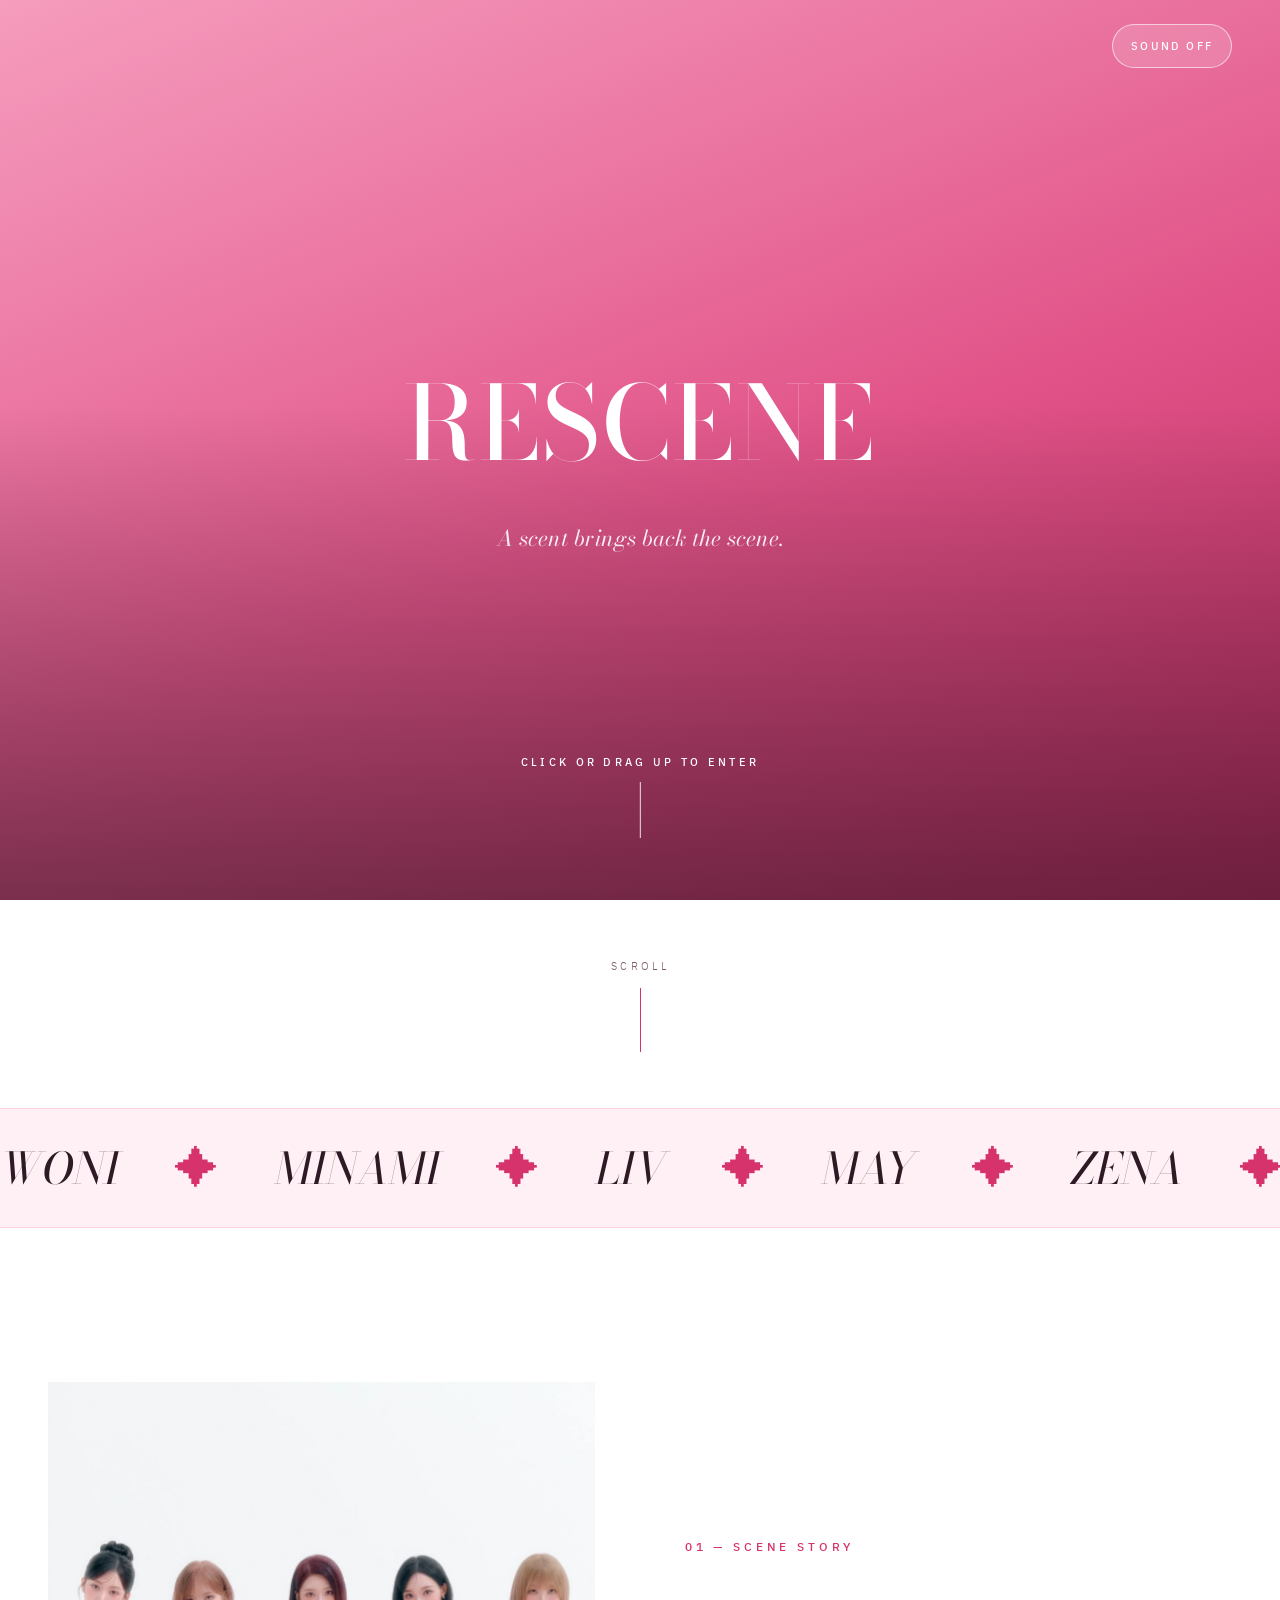
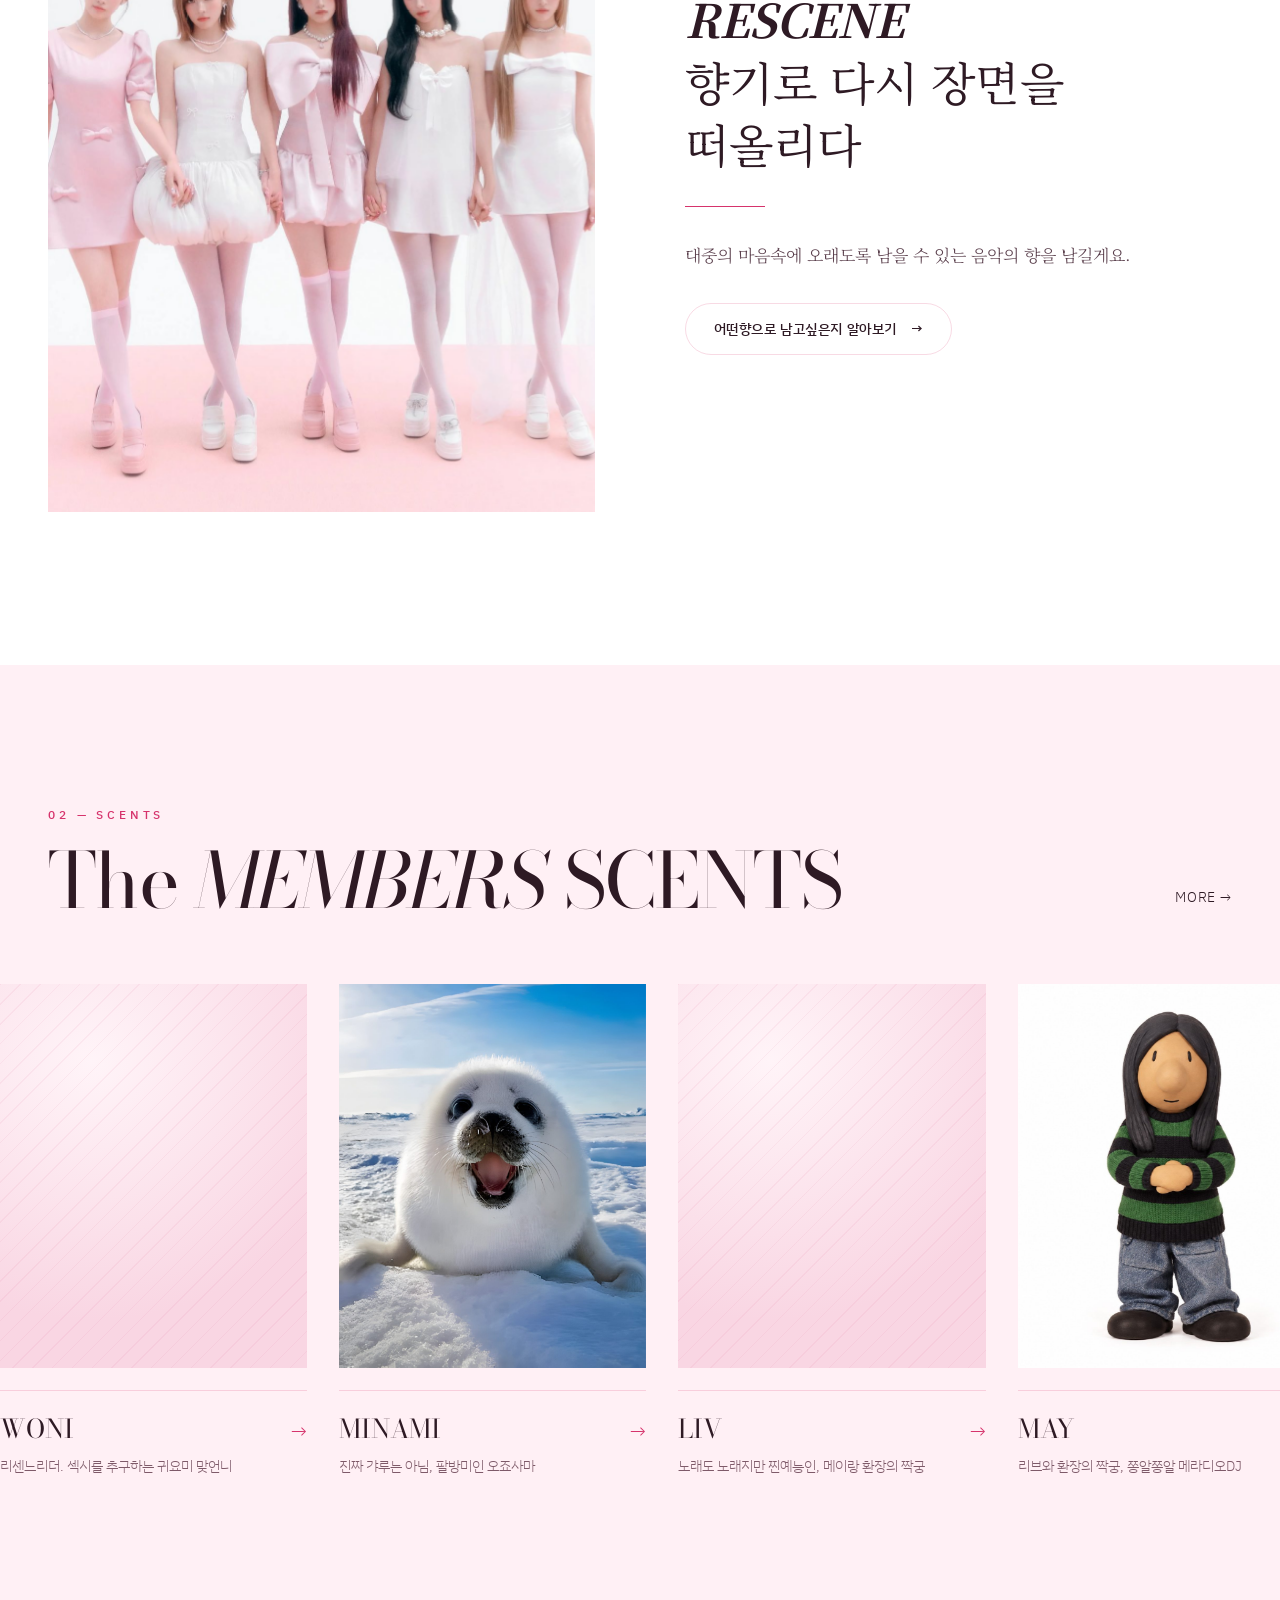
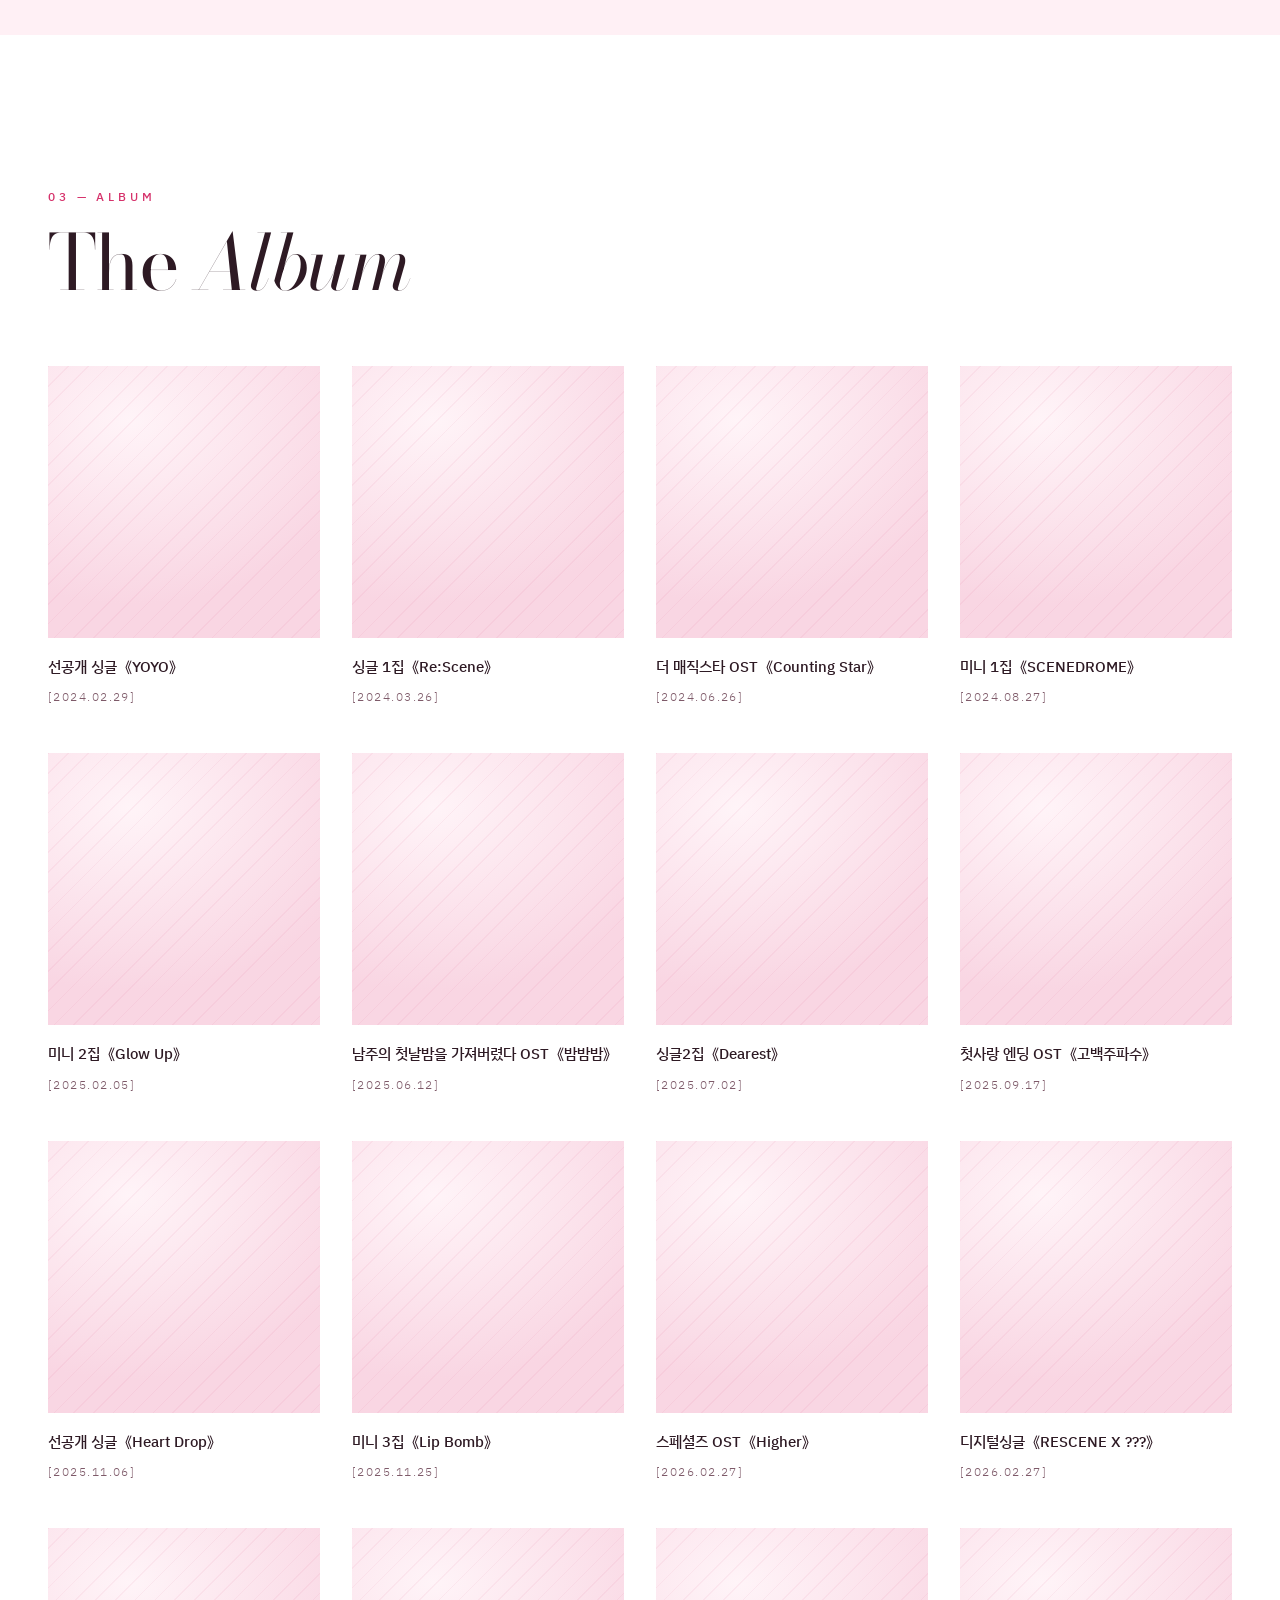
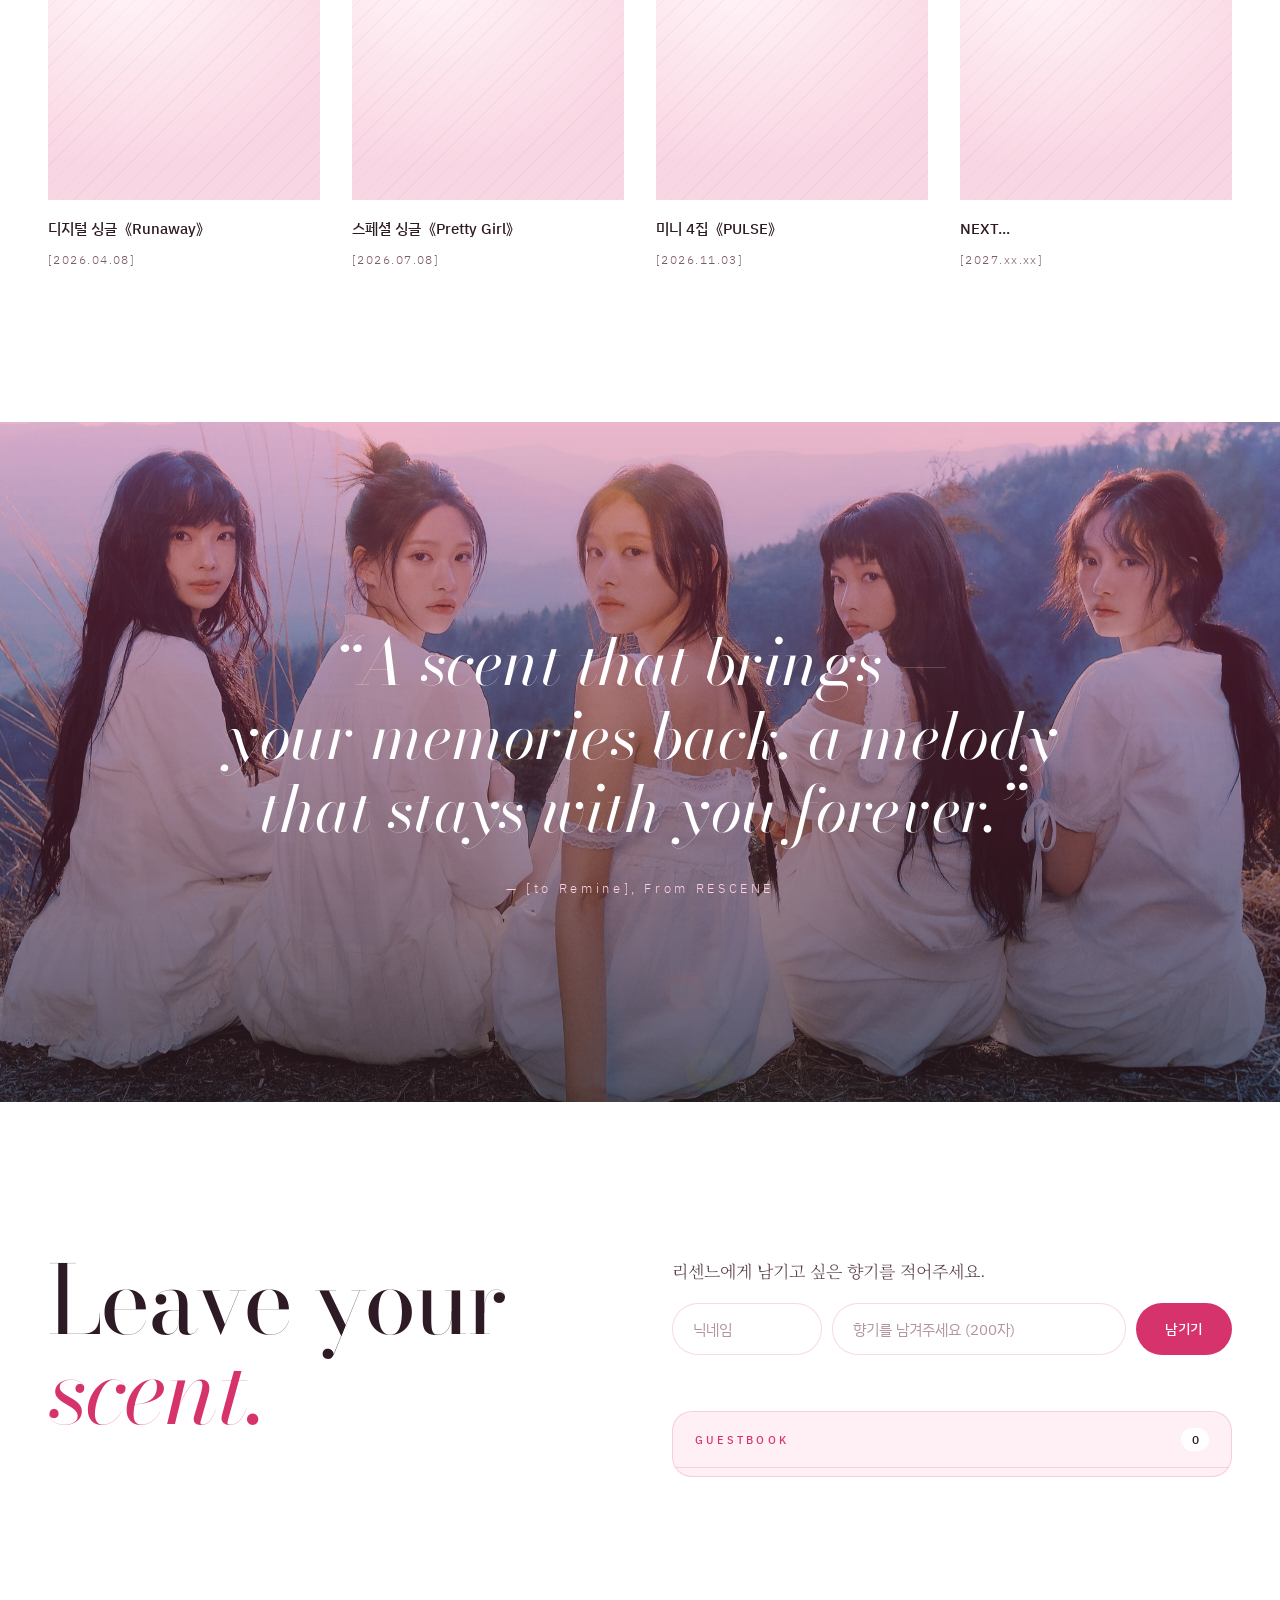
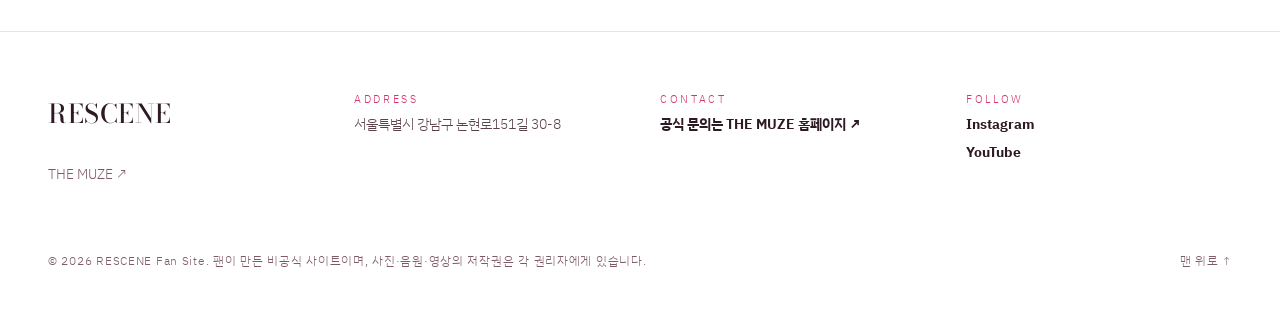
==== index.html @ f09e6983 "사이트 정리: 이미지 최적화, 비공식 팬 사이트 표기, 공유 미리보기 설정 - 이미지를 화면 표시 크기에 맞게 줄이고 재압축 (58.8MB -> 6.0MB) - 첫 화면 밖 이미지" ====
<!doctype html>
<html lang="ko">
<head>
  <meta charset="utf-8">
  <meta name="viewport" content="width=device-width, initial-scale=1">
  <title>RESCENE — A scent brings back the scene.</title>
  <meta name="description" content="향기로 다시 장면을 떠올리다. 리센느(RESCENE)의 멤버, 앨범, 뮤직비디오를 한곳에서 만나는 비공식 팬 사이트.">

  <!-- 링크 공유 미리보기 (카카오톡·X·인스타그램 DM 등) -->
  <meta property="og:type" content="website">
  <meta property="og:site_name" content="RESCENE">
  <meta property="og:title" content="RESCENE — A scent brings back the scene.">
  <meta property="og:description" content="향기로 다시 장면을 떠올리다. 리센느(RESCENE)의 멤버, 앨범, 뮤직비디오를 한곳에서 만나는 비공식 팬 사이트.">
  <meta property="og:url" content="https://mehwa0677.github.io/rescene/">
  <meta property="og:image" content="https://mehwa0677.github.io/rescene/images/og-image.jpg">
  <meta property="og:image:width" content="1200">
  <meta property="og:image:height" content="630">
  <meta name="twitter:card" content="summary_large_image">

  <link rel="preconnect" href="https://fonts.googleapis.com">
  <link rel="preconnect" href="https://fonts.gstatic.com" crossorigin>
  <link rel="stylesheet" href="https://fonts.googleapis.com/css2?family=Bodoni+Moda:ital,opsz,wght@0,6..96,400;0,6..96,500;0,6..96,700;1,6..96,400;1,6..96,700&family=Noto+Serif+KR:wght@300;400;500;700&family=IBM+Plex+Sans+KR:wght@300;400;500;700&display=swap">
  <link rel="stylesheet" href="css/style.css?v=18">
  <!-- 대문: 사이트에 처음 들어올 때 + 새로고침할 때마다 표시
       (멤버·소개 페이지에서 메인으로 돌아올 때는 건너뜀) -->
  <script>
    (function () {
      var show = true;
      try {
        var nav = performance.getEntriesByType('navigation')[0];
        var isReload = nav && nav.type === 'reload';
        var fromSite = document.referrer && new URL(document.referrer).origin === location.origin;
        show = isReload || !fromSite;
      } catch (e) {}
      if (show) document.documentElement.classList.add('intro-active');
    })();
  </script>
</head>
<body>

  <!-- ============ INTRO (대문) ============ -->
  <!-- 동영상: images/intro.mp4 / 동영상 로딩 전 보일 이미지: images/intro-poster.jpg -->
  <div class="intro" id="intro" aria-label="인트로">
    <video class="intro-video" id="introVideo" src="images/intro.mp4" poster="images/intro-poster.jpg" autoplay muted loop playsinline preload="auto"></video>
    <div class="intro-shade"></div>

    <div class="intro-center">
      <span class="logo intro-logo">
        <img class="logo-img" src="images/logo.png" alt="RESCENE">
        <span class="logo-text en">RESCENE</span>
      </span>
      <p class="intro-tag en">A scent brings back the scene.</p>
    </div>

    <button class="intro-sound" id="introSound" type="button" aria-pressed="false">SOUND OFF</button>

    <button class="intro-enter" id="introEnter" type="button">
      <span class="intro-enter-text">CLICK OR DRAG UP TO ENTER</span>
      <span class="intro-enter-line" aria-hidden="true"></span>
    </button>
  </div>

  <!-- ============ NAV ============ -->
  <header class="header">
    <nav class="nav container">
      <a href="#top" class="logo" aria-label="RESCENE 홈">
        <img class="logo-img" src="images/logo.png" alt="RESCENE">
        <span class="logo-text en">RESCENE</span>
      </a>

      <button class="menu-toggle" type="button" aria-label="메뉴 열기" aria-expanded="false" aria-controls="menu">
        <span></span><span></span>
      </button>

      <div class="menu" id="menu">
        <a class="navlink" href="#story">WHO</a>
        <a class="navlink" href="#collection">SCENTS</a>
        <a class="navlink" href="#craft">ALBUM</a>
        <a class="navlink" href="#contact">OFFICIAL</a>
        <div class="nav-dropdown">
          <button class="navlink nav-goods" type="button" aria-haspopup="true" aria-expanded="false">
            <svg class="nav-icon" viewBox="0 0 24 24" aria-hidden="true"><path d="M5 8h14l-1.2 12H6.2z"/><path d="M9 8V6.5a3 3 0 0 1 6 0V8"/></svg>
            GOODS
          </button>
          <div class="nav-submenu">
            <a class="nav-subitem" href="https://helloiamwoni.com/index.html" target="_blank" rel="noopener">안원잘부</a>
            <a class="nav-subitem" href="https://www.withmuu.com/" target="_blank" rel="noopener">위드뮤</a>
          </div>
        </div>
        <a href="https://themuze.kr/" class="btn btn-ghost btn-sm" target="_blank" rel="noopener">더뮤즈</a>
      </div>
    </nav>
  </header>

  <main>
    <!-- ============ HERO ============ -->
    <section id="top" class="hero container">
      <div class="hero-text">
        <p class="eyebrow fade">Since [24.03.26] — [THE MUZE]</p>
        <h1 class="hero-title en">
          <span class="line"><span>A Scent,</span></span>
          <span class="line"><span><em>brings</em> back</span></span>
          <span class="line"><span>the scene.</span></span>
        </h1>
        <p class="hero-lead kr fade">[RE:SCENE]는<br>[향기로 다시 장면을 떠올린다]의 의미를 가집니다. </p>
        <div class="btn-row fade-2">
          <a href="#collection" class="btn btn-solid">SCENES <span aria-hidden="true">→</span></a>
          <a href="#story" class="btn btn-ghost">Story of Rescene</a>
        </div>
      </div>

      <div class="hero-visual">
        <div class="ph hero-img" data-label="Hero Image · 4:5">
          <img class="ph-media" src="images/hero.jpg" alt="[히어로 이미지 설명]">
        </div>
        <div class="badge" aria-hidden="true">
          <svg class="badge-spin" viewBox="0 0 132 132">
            <defs><path id="circ" d="M66,66 m-50,0 a50,50 0 1,1 100,0 a50,50 0 1,1 -100,0"></path></defs>
            <text><textPath href="#circ"> RESCENE · SINCE 2024.03.26 · REMINE · </textPath></text>
          </svg>
          <svg class="badge-plus" width="22" height="22" viewBox="0 0 24 24" fill="none" stroke="currentColor" stroke-width="1.4"><path d="M12 3v18M3 12h18"></path></svg>
        </div>
      </div>
    </section>

    <div class="scroll-hint" aria-hidden="true">
      <span>SCROLL</span>
      <span class="scroll-line"></span>
    </div>

    <!-- ============ MARQUEE ============ -->
    <div class="marquee" aria-hidden="true">
      <div class="marquee-track en">
        <span>WONI</span><i>✦</i>
        <span>MINAMI</span><i>✦</i>
        <span>LIV</span><i>✦</i>
        <span>MAY</span><i>✦</i>
        <span>ZENA</span><i>✦</i>
        <span>RESCENE</span><i>✦</i>
        <span>Made by MEHWA</span><i>✦</i>
        <span>THE MUZE</span><i>✦</i>
      </div>
    </div>

    <!-- ============ STORY ============ -->
    <section id="story" class="story container">
      <div class="ph reveal-img parallax" data-label="Story Image · 3:4">
        <img class="ph-media" src="images/story.jpg" loading="lazy" decoding="async" alt="[스토리 이미지 설명]">
      </div>
      <div class="stack">
        <p class="eyebrow reveal">01 — SCENE STORY</p>
        <h2 class="h2-kr kr reveal"><strong><em>RESCENE</em></strong><br>향기로 다시 장면을 떠올리다</h2>
        <span class="rule reveal-line"></span>
        <p class="body-kr kr reveal">대중의 마음속에 오래도록 남을 수 있는 음악의 향을 남길게요.</p>
        <a href="about.html" class="btn btn-ghost reveal self-start"> 어떤향으로 남고싶은지 알아보기 <span aria-hidden="true">→</span></a>
      </div>
    </section>

    <!-- ============ COLLECTION ============ -->
    <section id="collection" class="collection">
      <div class="container stack-lg">
        <div class="section-head">
          <div class="stack-sm">
            <p class="eyebrow reveal">02 — SCENTS</p>
            <h2 class="h2-en en reveal">The <em>MEMBERS</em> SCENTS</h2>
          </div>
          <a href="#contact" class="navlink reveal"> MORE →</a>
        </div>

      </div>

      <!-- 사진이 왼쪽으로 계속 흐릅니다. 두 번째 묶음은 끊김 없는 반복용 복사본이니 똑같이 맞춰주세요 -->
      <div class="card-marquee reveal">
        <div class="card-track">
            <a href="member.html?id=woni" class="card">
              <div class="ph" data-label="Member 01 · 4:5">
                <img class="ph-media" src="images/member-01.jpg" loading="lazy" decoding="async" alt="WONI 사진">
              </div>
              <div class="card-meta">
                <div>
                  <span class="card-name en">WONI</span>
                  <span class="card-desc">리센느리더. 섹시를 추구하는 귀요미 맞언니</span>
                </div>
                <span class="arrow" aria-hidden="true">→</span>
              </div>
            </a>
            <a href="member.html?id=minami" class="card">
              <div class="ph" data-label="Member 02 · 4:5">
                <img class="ph-media" src="images/member-02.jpg" loading="lazy" decoding="async" alt="MINAMI 사진">
              </div>
              <div class="card-meta">
                <div>
                  <span class="card-name en">MINAMI</span>
                  <span class="card-desc">진짜 갸루는 아님, 팔방미인 오죠사마</span>
                </div>
                <span class="arrow" aria-hidden="true">→</span>
              </div>
            </a>
            <a href="member.html?id=liv" class="card">
              <div class="ph" data-label="Member 03 · 4:5">
                <img class="ph-media" src="images/member-03.jpg" loading="lazy" decoding="async" alt="LIV 사진">
              </div>
              <div class="card-meta">
                <div>
                  <span class="card-name en">LIV</span>
                  <span class="card-desc">노래도 노래지만 찐예능인, 메이랑 환장의 짝궁</span>
                </div>
                <span class="arrow" aria-hidden="true">→</span>
              </div>
            </a>
            <a href="member.html?id=may" class="card">
              <div class="ph" data-label="Member 04 · 4:5">
                <img class="ph-media" src="images/member-04.jpg" loading="lazy" decoding="async" alt="MAY 사진">
              </div>
              <div class="card-meta">
                <div>
                  <span class="card-name en">MAY</span>
                  <span class="card-desc">리브와 환장의 짝궁, 쫑알쫑알 메라디오DJ</span>
                </div>
                <span class="arrow" aria-hidden="true">→</span>
              </div>
            </a>
            <a href="member.html?id=zena" class="card">
              <div class="ph" data-label="Member 05 · 4:5">
                <img class="ph-media" src="images/member-05.jpg" loading="lazy" decoding="async" alt="ZENA 사진">
              </div>
              <div class="card-meta">
                <div>
                  <span class="card-name en">ZENA</span>
                  <span class="card-desc">하루 한번 세상이 무너지는, 으른이고 싶은, 까엉TV의 DJ</span>
                </div>
                <span class="arrow" aria-hidden="true">→</span>
              </div>
            </a>
            <!-- ↓ 반복용 복사본 (위와 동일하게 유지) -->
            <a href="member.html?id=woni" class="card" aria-hidden="true" tabindex="-1">
              <div class="ph" data-label="Member 01 · 4:5">
                <img class="ph-media" src="images/member-01.jpg" loading="lazy" decoding="async" alt="">
              </div>
              <div class="card-meta">
                <div>
                  <span class="card-name en">WONI</span>
                  <span class="card-desc">리센느리더. 섹시를 추구하는 귀요미 맞언니</span>
                </div>
                <span class="arrow" aria-hidden="true">→</span>
              </div>
            </a>
            <a href="member.html?id=minami" class="card" aria-hidden="true" tabindex="-1">
              <div class="ph" data-label="Member 02 · 4:5">
                <img class="ph-media" src="images/member-02.jpg" loading="lazy" decoding="async" alt="">
              </div>
              <div class="card-meta">
                <div>
                  <span class="card-name en">MINAMI</span>
                  <span class="card-desc">진짜 갸루는 아님, 팔방미인 오죠사마</span>
                </div>
                <span class="arrow" aria-hidden="true">→</span>
              </div>
            </a>
            <a href="member.html?id=liv" class="card" aria-hidden="true" tabindex="-1">
              <div class="ph" data-label="Member 03 · 4:5">
                <img class="ph-media" src="images/member-03.jpg" loading="lazy" decoding="async" alt="">
              </div>
              <div class="card-meta">
                <div>
                  <span class="card-name en">LIV</span>
                  <span class="card-desc">메이랑 환장의 짝궁, 바보아님</span>
                </div>
                <span class="arrow" aria-hidden="true">→</span>
              </div>
            </a>
            <a href="member.html?id=may" class="card" aria-hidden="true" tabindex="-1">
              <div class="ph" data-label="Member 04 · 4:5">
                <img class="ph-media" src="images/member-04.jpg" loading="lazy" decoding="async" alt="">
              </div>
              <div class="card-meta">
                <div>
                  <span class="card-name en">MAY</span>
                  <span class="card-desc">리브와 환장의 짝궁, 쫑알쫑알 메라디오DJ</span>
                </div>
                <span class="arrow" aria-hidden="true">→</span>
              </div>
            </a>
            <a href="member.html?id=zena" class="card" aria-hidden="true" tabindex="-1">
              <div class="ph" data-label="Member 05 · 4:5">
                <img class="ph-media" src="images/member-05.jpg" loading="lazy" decoding="async" alt="">
              </div>
              <div class="card-meta">
                <div>
                  <span class="card-name en">ZENA</span>
                  <span class="card-desc">하루 한번 세상이 무너지는, 으른이고 싶은, 까엉TV의 DJ</span>
                </div>
                <span class="arrow" aria-hidden="true">→</span>
              </div>
            </a>
        </div>
      </div>
    </section>

    <!-- ============ ALBUM ============ -->
    <section id="craft" class="craft container stack-lg">
      <div class="section-head">
        <div class="stack-sm">
          <p class="eyebrow reveal">03 — ALBUM</p>
          <h2 class="h2-en en reveal">The <em>Album</em></h2>
        </div>
      </div>
      <div class="albums">
        <article class="album reveal">
          <div class="ph album-cover" data-label="Album 01 · 1:1">
            <img class="ph-media" src="images/album-01.jpg" loading="lazy" decoding="async" alt="[앨범 1 커버]">
          </div>
          <h3 class="album-title en">선공개 싱글《YOYO》</h3>
          <p class="album-date">[2024.02.29]</p>
        </article>
        <article class="album reveal">
          <div class="ph album-cover" data-label="Album 02 · 1:1">
            <img class="ph-media" src="images/album-02.jpg" loading="lazy" decoding="async" alt="[앨범 2 커버]">
          </div>
          <h3 class="album-title en">싱글 1집《Re:Scene》</h3>
          <p class="album-date">[2024.03.26]</p>
        </article>
        <article class="album reveal">
          <div class="ph album-cover" data-label="Album 03 · 1:1">
            <img class="ph-media" src="images/album-03.jpg" loading="lazy" decoding="async" alt="[앨범 3 커버]">
          </div>
          <h3 class="album-title en">더 매직스타 OST《Counting Star》</h3>
          <p class="album-date">[2024.06.26]</p>
        </article>
        <article class="album reveal">
          <div class="ph album-cover" data-label="Album 04 · 1:1">
            <img class="ph-media" src="images/album-04.jpg" loading="lazy" decoding="async" alt="[앨범 4 커버]">
          </div>
          <h3 class="album-title en">미니 1집《SCENEDROME》</h3>
          <p class="album-date">[2024.08.27]</p>
        </article>
        <article class="album reveal">
          <div class="ph album-cover" data-label="Album 05 · 1:1">
            <img class="ph-media" src="images/album-05.jpg" loading="lazy" decoding="async" alt="[앨범 5 커버]">
          </div>
          <h3 class="album-title en">미니 2집《Glow Up》</h3>
          <p class="album-date">[2025.02.05]</p>
        </article>
        <article class="album reveal">
          <div class="ph album-cover" data-label="Album 06 · 1:1">
            <img class="ph-media" src="images/album-06.jpg" loading="lazy" decoding="async" alt="[앨범 6 커버]">
          </div>
          <h3 class="album-title en">남주의 첫날밤을 가져버렸다 OST《밤밤밤》</h3>
          <p class="album-date">[2025.06.12]</p>
        </article>
        <article class="album reveal">
          <div class="ph album-cover" data-label="Album 07 · 1:1">
            <img class="ph-media" src="images/album-07.jpg" loading="lazy" decoding="async" alt="[앨범 7 커버]">
          </div>
          <h3 class="album-title en">싱글2집《Dearest》</h3>
          <p class="album-date">[2025.07.02]</p>
        </article>
        <article class="album reveal">
          <div class="ph album-cover" data-label="Album 08 · 1:1">
            <img class="ph-media" src="images/album-08.jpg" loading="lazy" decoding="async" alt="[앨범 8 커버]">
          </div>
          <h3 class="album-title en">첫사랑 엔딩 OST《고백주파수》</h3>
          <p class="album-date">[2025.09.17]</p>
        </article>
        <article class="album reveal">
          <div class="ph album-cover" data-label="Album 09 · 1:1">
            <img class="ph-media" src="images/album-09.jpg" loading="lazy" decoding="async" alt="[앨범 9 커버]">
          </div>
          <h3 class="album-title en">선공개 싱글《Heart Drop》</h3>
          <p class="album-date">[2025.11.06]</p>
        </article>
        <article class="album reveal">
          <div class="ph album-cover" data-label="Album 10 · 1:1">
            <img class="ph-media" src="images/album-10.jpg" loading="lazy" decoding="async" alt="[앨범 10 커버]">
          </div>
          <h3 class="album-title en">미니 3집《Lip Bomb》</h3>
          <p class="album-date">[2025.11.25]</p>
        </article>
        <article class="album reveal">
          <div class="ph album-cover" data-label="Album 11 · 1:1">
            <img class="ph-media" src="images/album-11.jpg" loading="lazy" decoding="async" alt="[앨범 11 커버]">
          </div>
          <h3 class="album-title en">스페셜즈 OST《Higher》</h3>
          <p class="album-date">[2026.02.27]</p>
        </article>
        <article class="album reveal">
          <div class="ph album-cover" data-label="Album 12 · 1:1">
            <img class="ph-media" src="images/album-12.jpg" loading="lazy" decoding="async" alt="[앨범 12 커버]">
          </div>
          <h3 class="album-title en">디지털싱글《RESCENE X ???》</h3>
          <p class="album-date">[2026.02.27]</p>
        </article>
        <article class="album reveal">
          <div class="ph album-cover" data-label="Album 13 · 1:1">
            <img class="ph-media" src="images/album-13.jpg" loading="lazy" decoding="async" alt="[앨범 13 커버]">
          </div>
          <h3 class="album-title en">디지털 싱글《Runaway》</h3>
          <p class="album-date">[2026.04.08]</p>
        </article>
        <article class="album reveal">
          <div class="ph album-cover" data-label="Album 14 · 1:1">
            <img class="ph-media" src="images/album-14.jpg" loading="lazy" decoding="async" alt="[앨범 14 커버]">
          </div>
          <h3 class="album-title en">스페셜 싱글《Pretty Girl》</h3>
          <p class="album-date">[2026.07.08]</p>
        </article>
        <article class="album reveal">
          <div class="ph album-cover" data-label="Album 15 · 1:1">
            <img class="ph-media" src="images/album-15.jpg" loading="lazy" decoding="async" alt="[앨범 15 커버]">
          </div>
          <h3 class="album-title en">미니 4집《PULSE》</h3>
          <p class="album-date">[2026.11.03]</p>
        </article>
        <article class="album reveal">
          <div class="ph album-cover" data-label="Album 16 · 1:1">
            <img class="ph-media" src="images/album-16.jpg" loading="lazy" decoding="async" alt="[앨범 16 커버]">
          </div>
          <h3 class="album-title en">NEXT...</h3>
          <p class="album-date">[2027.xx.xx]</p>
        </article>
      
      </div>
    </section>

    <!-- ============ QUOTE ============ -->
    <section class="quote ph parallax" data-label="Full-bleed Image · 16:9">
      <img class="ph-media" src="images/quote-bg.jpg" loading="lazy" decoding="async" alt="">
      <div class="quote-shade"></div>
      <blockquote class="reveal">
        <p class="en">“A scent that brings —<br>your memories back, a melody that stays with you forever.”</p>
        <cite>— [to Remine], From RESCENE</cite>
      </blockquote>
    </section>

    <!-- ============ CONTACT ============ -->
    <section id="contact" class="contact container">
      <h2 class="contact-title en reveal">Leave your<br><em>scent.</em></h2>
      <!-- ============ GUESTBOOK (방명록) — js/guestbook.js ============ -->
      <div class="gb reveal">
        <form class="gb-form" id="gbForm" novalidate>
          <p class="body-kr kr">리센느에게 남기고 싶은 향기를 적어주세요.</p>
          <div class="gb-row">
            <label class="sr-only" for="gbName">닉네임</label>
            <input class="gb-name" id="gbName" name="name" type="text" maxlength="12" placeholder="닉네임" autocomplete="nickname" required>
            <label class="sr-only" for="gbMsg">메시지</label>
            <input class="gb-msg" id="gbMsg" name="msg" type="text" maxlength="200" placeholder="향기를 남겨주세요 (200자)" required>
            <button type="submit" class="btn btn-solid gb-submit">남기기</button>
          </div>
          <p class="gb-note" id="gbNote" role="status"></p>
        </form>

        <div class="gb-board">
          <div class="gb-head">
            <span class="gb-head-title">GUESTBOOK</span>
            <span class="gb-count" id="gbCount">0</span>
          </div>
          <ul class="gb-list" id="gbList" aria-live="polite"></ul>
        </div>
      </div>
    </section>
  </main>

  <!-- ============ FOOTER ============ -->
  <footer class="footer">
    <div class="container stack-lg">
      <div class="footer-grid">
        <div class="stack-sm">
          <span class="logo">
            <img class="logo-img" src="images/logo.png" alt="RESCENE">
            <span class="logo-text en">RESCENE</span>
          </span>
          <a class="footer-brand" href="https://themuze.kr/" target="_blank" rel="noopener">THE MUZE ↗</a>
        </div>
        <div class="footer-col">
          <span class="footer-label">ADDRESS</span>
          <span>서울특별시 강남구 논현로151길 30-8</span>
        </div>
        <div class="footer-col">
          <span class="footer-label">CONTACT</span>
          <a href="https://themuze.kr/" target="_blank" rel="noopener">공식 문의는 THE MUZE 홈페이지 ↗</a>
        </div>
        <div class="footer-col">
          <span class="footer-label">FOLLOW</span>
          <a href="https://www.instagram.com/rescene_official" target="_blank" rel="noopener">Instagram</a>
          <a href="https://www.youtube.com/@rescene_official" target="_blank" rel="noopener">YouTube</a>
        </div>
      </div>
      <div class="footer-bottom">
        <span>© <span id="year"></span> RESCENE Fan Site. 팬이 만든 비공식 사이트이며, 사진·음원·영상의 저작권은 각 권리자에게 있습니다.</span>
        <a href="#top">맨 위로 ↑</a>
      </div>
    </div>
  </footer>

  <script src="js/main.js?v=13"></script>
  <!-- 앨범 수록곡 · LP 플레이어 -->
  <script src="js/albums.js?v=13"></script>
  <script src="js/player.js?v=12"></script>
  <!-- 방명록 -->
  <script src="js/guestbook.js?v=12"></script>
</body>
</html>
---- css/style.css ----
/* =========================================================
   [BRAND] Landing — style.css
   색상은 :root 변수만 바꾸면 전체에 반영됩니다.
   ========================================================= */
:root {
  /* ---- 핑크 & 화이트 테마 ---- */
  --ground: #FFFFFF;          /* 기본 배경 (흰색) */
  --ground-2: #FFF0F5;        /* 구분 섹션 배경 (연한 핑크) */
  --ink: #2E1A24;             /* 본문 글자 (짙은 자두색) */
  --ink-soft: #5A3F4C;        /* 보조 글자 */
  --muted: #7E5A69;           /* 흐린 글자 */
  --line: rgba(214, 51, 108, .18);   /* 구분선 */
  --accent: #D6336C;          /* 포인트 색상 (핑크) */
  --accent-soft: #FFD3E2;     /* 연한 핑크 (배경·장식용) */
  --placeholder: #FBE3EC;     /* 이미지 자리 배경 */
  --logo-filter: brightness(0);  /* 흰 로고를 어둡게 표시. 로고가 이미 어두운/컬러면 none 으로 */

  --f-en: 'Bodoni Moda', 'Didot', 'Times New Roman', serif;
  --f-kr: 'Noto Serif KR', 'Apple SD Gothic Neo', serif;
  --f-sans: 'IBM Plex Sans KR', system-ui, sans-serif;

  --ease-out: cubic-bezier(.2, .75, .1, 1);
  --ease-io: cubic-bezier(.7, 0, .2, 1);
  --gutter: clamp(20px, 4vw, 48px);
}

*, *::before, *::after { box-sizing: border-box; }
html { scroll-behavior: smooth; scroll-padding-top: 76px; }
body {
  margin: 0;
  background: var(--ground);
  color: var(--ink);
  font-family: var(--f-sans);
  font-weight: 300;
  -webkit-font-smoothing: antialiased;
  overflow-x: hidden;
  padding-top: 76px;          /* 고정 상단바 높이만큼 */
}
img { display: block; max-width: 100%; }
a { color: var(--ink); text-decoration: none; transition: color .3s; }
a:hover { color: var(--accent); }
em { font-style: italic; }

.en { font-family: var(--f-en); }
.kr { font-family: var(--f-kr); word-break: keep-all; }
.muted { color: var(--muted); }

.container { max-width: 1360px; margin: 0 auto; padding-left: var(--gutter); padding-right: var(--gutter); }
.stack { display: flex; flex-direction: column; gap: 32px; }
.stack-sm { display: flex; flex-direction: column; gap: 20px; }
.stack-lg { display: flex; flex-direction: column; gap: 64px; }
.self-start { align-self: flex-start; }
.narrow { max-width: 760px; }

.eyebrow { margin: 0; font-size: 12px; letter-spacing: .32em; text-transform: uppercase; color: var(--accent); font-weight: 500; }
.h2-kr { margin: 0; font-size: clamp(32px, 3.6vw, 52px); line-height: 1.35; font-weight: 400; letter-spacing: -.02em; text-wrap: balance; }
.h2-en { margin: 0; font-size: clamp(44px, 6vw, 88px); line-height: 1; font-weight: 400; letter-spacing: -.02em; }
.body-kr { margin: 0; font-size: 17px; line-height: 1.9; color: var(--ink-soft); max-width: 520px; }

/* ---------- 버튼 ---------- */
.btn {
  display: inline-flex; align-items: center; gap: 14px;
  min-height: 52px; padding: 0 28px; border-radius: 999px;
  font: 500 14px/1 var(--f-sans); letter-spacing: .04em;
  border: 1px solid transparent; cursor: pointer;
  transition: background .4s, color .4s, border-color .4s, gap .4s;
}
.btn:hover { gap: 22px; }
.btn-sm { min-height: 44px; padding: 0 22px; }
.btn-solid { background: var(--accent); color: var(--ground); }
.btn-solid:hover { background: var(--ink); color: var(--ground); }
.btn-ghost { border-color: var(--line); color: var(--ink); }
.btn-ghost:hover { border-color: var(--accent); color: var(--accent); }
.btn-row { display: flex; flex-wrap: wrap; gap: 14px; }

.navlink { position: relative; padding: 14px 0; font-size: 14px; letter-spacing: .06em; }
.navlink::after {
  content: ''; position: absolute; left: 0; right: 0; bottom: 8px; height: 1px;
  background: var(--accent); transform: scaleX(0); transform-origin: right;
  transition: transform .5s var(--ease-io);
}
.navlink:hover::after { transform: scaleX(1); transform-origin: left; }

/* ---------- 헤더 ---------- */
.header {
  position: fixed; top: 0; left: 0; right: 0; z-index: 50;
  background: rgba(255, 255, 255, .82);
  backdrop-filter: blur(14px); -webkit-backdrop-filter: blur(14px);
  border-bottom: 1px solid var(--line);
  transition: transform .5s var(--ease-io);
  animation: fadeIn 1.2s ease .2s both;
}
.nav { min-height: 76px; display: flex; align-items: center; justify-content: space-between; gap: 16px; }
.logo { display: inline-flex; align-items: center; font-size: 26px; letter-spacing: .02em; font-weight: 500; }
.logo-img { height: 32px; width: auto; }           /* 로고 크기는 height 값으로 조절 */
.logo-text { display: none; }
.logo.no-img .logo-text { display: inline; }        /* logo.png가 없으면 글자 로고 표시 */
.menu { display: flex; align-items: center; gap: clamp(16px, 3vw, 40px); }
.menu-toggle { display: none; }

/* ---------- 이미지 자리 (이미지가 없으면 플레이스홀더 표시) ---------- */
.ph { position: relative; overflow: hidden; background: var(--placeholder); }
.ph::before {
  content: ''; position: absolute; inset: 0;
  background:
    repeating-linear-gradient(135deg, rgba(214,51,108,.06) 0 1px, transparent 1px 14px),
    radial-gradient(120% 90% at 30% 20%, #FFF4F8 0%, #F9D6E3 75%);
}
.ph::after {
  content: attr(data-label);
  position: absolute; left: 20px; bottom: 18px;
  font: 500 11px/1 var(--f-sans); letter-spacing: .16em; text-transform: uppercase;
  color: var(--muted);
}
.ph.has-img::after { display: none; }
.ph-media { position: absolute; inset: 0; width: 100%; height: 100%; object-fit: cover; will-change: transform; }

/* ---------- HERO ---------- */
.hero {
  padding-top: clamp(56px, 8vw, 120px); padding-bottom: 80px;
  display: grid; grid-template-columns: repeat(auto-fit, minmax(min(480px, 100%), 1fr));
  gap: clamp(40px, 5vw, 80px); align-items: end;
}
.hero-text { display: flex; flex-direction: column; gap: 36px; }
.hero-title { margin: 0; font-size: clamp(48px, 6.8vw, 112px); line-height: .94; font-weight: 400; letter-spacing: -.02em; }
.hero-title em { color: var(--accent); }
.hero-lead { margin: 0; max-width: 440px; font-size: 18px; line-height: 1.8; color: var(--ink-soft); }
.hero-visual { position: relative; }
.hero-img { aspect-ratio: 4 / 5; border-radius: 2px; }

.badge {
  position: absolute; left: -56px; bottom: 56px;
  width: 132px; height: 132px; border-radius: 50%; background: var(--ground);
  display: flex; align-items: center; justify-content: center;
}
.badge-spin { position: absolute; inset: 0; width: 100%; height: 100%; }
.badge-spin text { fill: var(--ink); font: 500 10.5px var(--f-sans); letter-spacing: 3.2px; }
.badge-plus { color: var(--accent); }

.scroll-hint { display: flex; flex-direction: column; align-items: center; gap: 14px; padding-bottom: 56px; font-size: 11px; letter-spacing: .3em; color: var(--muted); }
.scroll-line { position: relative; display: block; width: 1px; height: 64px; background: var(--line); overflow: hidden; }
.scroll-line::after { content: ''; position: absolute; inset: 0; background: var(--accent); animation: drip 2.4s cubic-bezier(.7,0,.3,1) infinite; }

/* ---------- MARQUEE ---------- */
.marquee { border-top: 1px solid var(--line); border-bottom: 1px solid var(--line); overflow: hidden; padding: 26px 0; }
.marquee-track {
  display: flex; width: max-content; gap: 56px; align-items: center;
  font-size: clamp(28px, 3.4vw, 48px); font-style: italic; white-space: nowrap;
  animation: marquee 32s linear infinite;
}
.marquee-track i { color: var(--accent); font-style: normal; }
.marquee:hover .marquee-track { animation-play-state: paused; }

/* ---------- STORY ---------- */
.story {
  padding-top: clamp(96px, 12vw, 180px); padding-bottom: clamp(96px, 12vw, 180px);
  display: grid; grid-template-columns: repeat(auto-fit, minmax(min(420px, 100%), 1fr));
  gap: clamp(48px, 7vw, 120px); align-items: center;
}
.story > .ph { aspect-ratio: 3 / 4; }
.rule { display: block; width: 80px; height: 1px; background: var(--accent); }

/* ---------- COLLECTION ---------- */
.collection { background: var(--ground-2); padding: clamp(96px, 11vw, 160px) 0; }
.section-head { display: flex; flex-wrap: wrap; justify-content: space-between; align-items: flex-end; gap: 24px; }
.card-marquee { overflow: hidden; margin-top: 64px; }
.card-track { display: flex; width: max-content; animation: marquee 40s linear infinite; }
.card-marquee:hover .card-track { animation-play-state: paused; }   /* 마우스를 올리면 멈춤 */
.card-track .card { flex: 0 0 clamp(240px, 24vw, 340px); margin-right: 32px; }  /* 간격은 margin으로 (끊김 없는 반복용) */
.card { display: flex; flex-direction: column; gap: 22px; color: var(--ink); }
.card:hover { color: var(--ink); }
.card .ph { aspect-ratio: 4 / 5; }
.card .ph::before, .card .ph-media { transition: transform 1.2s var(--ease-out); }
.card:hover .ph::before, .card:hover .ph-media { transform: scale(1.06); }
.card-meta { display: flex; justify-content: space-between; align-items: baseline; gap: 16px; border-top: 1px solid var(--line); padding-top: 18px; }
.card-meta > div { display: flex; flex-direction: column; gap: 8px; }
.card-name { font-size: 26px; }
.card-desc { font-size: 14px; color: var(--muted); }
.arrow { font-size: 20px; color: var(--accent); transition: transform .5s var(--ease-out); }
.card:hover .arrow { transform: translateX(8px); }

/* ---------- PHILOSOPHY ---------- */
.craft { padding-top: clamp(96px, 12vw, 180px); padding-bottom: clamp(96px, 12vw, 180px); }
.albums { display: grid; grid-template-columns: repeat(auto-fill, minmax(min(240px, 100%), 1fr)); gap: 48px 32px; }
.album { display: flex; flex-direction: column; gap: 10px; }
.album-cover { aspect-ratio: 1 / 1; margin-bottom: 8px; transition: transform .6s var(--ease-out), box-shadow .6s var(--ease-out); }
.album-cover::before, .album-cover .ph-media { transition: transform 1.2s var(--ease-out); }
.album:hover .album-cover { transform: translateY(-6px); box-shadow: 0 24px 48px -24px rgba(214,51,108,.45); }
.album:hover .album-cover::before, .album:hover .album-cover .ph-media { transform: scale(1.05); }
.album-title { margin: 0; font-family: var(--f-sans); font-size: 15px; font-weight: 500; line-height: 1.5; word-break: keep-all; }   /* 고딕체 */
.album-date { margin: 0; font-size: 12px; letter-spacing: .12em; color: var(--muted); }

/* ---------- QUOTE ---------- */
.quote { min-height: 680px; display: flex; align-items: center; justify-content: center; }
.quote-shade { position: absolute; inset: 0; background: linear-gradient(180deg, rgba(214,51,108,.35), rgba(46,26,36,.62)); }
.quote blockquote { position: relative; z-index: 1; margin: 0; padding: 0 24px; max-width: 980px; text-align: center; display: flex; flex-direction: column; gap: 32px; align-items: center; }
.quote blockquote p { margin: 0; font-size: clamp(36px, 5vw, 72px); line-height: 1.15; font-style: italic; font-weight: 400; }
.quote cite { font-style: normal; font-size: 13px; letter-spacing: .28em; color: var(--accent); }

/* ---------- CONTACT ---------- */
.contact {
  padding-top: clamp(96px, 12vw, 180px); padding-bottom: clamp(96px, 12vw, 180px);
  display: grid; grid-template-columns: repeat(auto-fit, minmax(min(420px, 100%), 1fr));
  gap: 64px; align-items: end;
}
.contact-title { margin: 0; font-size: clamp(52px, 7.4vw, 116px); line-height: .95; font-weight: 400; letter-spacing: -.02em; }
.contact-title em { color: var(--accent); }
.field { display: flex; flex-direction: column; gap: 10px; }
.field label { font-size: 12px; letter-spacing: .2em; color: var(--muted); }
.field-row { display: flex; flex-wrap: wrap; gap: 12px; border-bottom: 1px solid rgba(46,26,36,.28); padding-bottom: 10px; transition: border-color .3s; }
.field-row:focus-within { border-color: var(--accent); }
.field input { flex: 1 1 220px; min-height: 48px; background: transparent; border: 0; outline: none; color: var(--ink); font: 300 18px var(--f-sans); }
.field input::placeholder { color: #B394A2; }

/* ---------- FOOTER ---------- */
.footer { border-top: 1px solid var(--line); padding: 56px 0 40px; }
.footer-grid { display: grid; grid-template-columns: repeat(auto-fit, minmax(min(200px, 100%), 1fr)); gap: 40px; font-size: 14px; line-height: 2; }
.footer-col { display: flex; flex-direction: column; color: var(--ink-soft); }
.footer-label { font-size: 11px; letter-spacing: .24em; color: var(--accent); }
.footer-bottom { display: flex; flex-wrap: wrap; justify-content: space-between; gap: 12px; font-size: 12px; color: var(--muted); letter-spacing: .06em; }
.footer-bottom a { color: var(--muted); }

/* =========================================================
   MOTION
   ========================================================= */
@keyframes rise { from { transform: translateY(105%); } to { transform: translateY(0); } }
@keyframes fadeUp { from { opacity: 0; transform: translateY(32px); } to { opacity: 1; transform: none; } }
@keyframes fadeIn { from { opacity: 0; } to { opacity: 1; } }
@keyframes kenburns { from { transform: scale(1.14); } to { transform: scale(1); } }
@keyframes clipIn { from { clip-path: inset(100% 0 0 0); } to { clip-path: inset(0 0 0 0); } }
@keyframes marquee { from { transform: translateX(0); } to { transform: translateX(-50%); } }
@keyframes spin { to { transform: rotate(360deg); } }
@keyframes drip {
  0%   { transform: scaleY(0); transform-origin: top; }
  45%  { transform: scaleY(1); transform-origin: top; }
  55%  { transform: scaleY(1); transform-origin: bottom; }
  100% { transform: scaleY(0); transform-origin: bottom; }
}

/* 첫 화면 등장 */
.line { display: block; overflow: hidden; padding-bottom: .06em; }
.line > span { display: block; white-space: nowrap; animation: rise 1.2s var(--ease-out) both; }
.line:nth-child(2) > span { animation-delay: .12s; }
.line:nth-child(3) > span { animation-delay: .24s; }
.fade   { animation: fadeUp 1.1s var(--ease-out) .55s both; }
.fade-2 { animation: fadeUp 1.1s var(--ease-out) .75s both; }
.hero-img { animation: clipIn 1.6s var(--ease-io) .2s both; }
.hero-img::before, .hero-img .ph-media { animation: kenburns 3.2s var(--ease-out) .2s both; }
.badge-spin { animation: spin 22s linear infinite; }

/* 스크롤 등장 — JS가 .is-in 클래스를 붙입니다 */
.js .reveal { opacity: 0; transform: translateY(32px); transition: opacity 1.1s var(--ease-out), transform 1.1s var(--ease-out); }
.js .reveal.is-in { opacity: 1; transform: none; }
/* 이미지 박스 자체가 아니라 안쪽(배경·사진)을 가려야 스크롤 감지가 정상 작동합니다 */
.js .reveal-img::before, .js .reveal-img .ph-media { clip-path: inset(100% 0 0 0); transition: clip-path 1.4s var(--ease-io); }
.js .reveal-img.is-in::before, .js .reveal-img.is-in .ph-media { clip-path: inset(0 0 0 0); }
.js .reveal-line { transform: scaleX(0); transform-origin: left; transition: transform 1.4s var(--ease-io) .2s; }
.js .reveal-line.is-in { transform: scaleX(1); }
.albums .reveal:nth-child(4n+2) { transition-delay: .1s; }
.albums .reveal:nth-child(4n+3) { transition-delay: .2s; }
.albums .reveal:nth-child(4n+4) { transition-delay: .3s; }

/* =========================================================
   MOBILE
   ========================================================= */
@media (max-width: 860px) {
  .menu-toggle {
    display: inline-flex; flex-direction: column; justify-content: center; gap: 7px;
    width: 44px; height: 44px; padding: 0 10px; background: none; border: 0; cursor: pointer;
  }
  .menu-toggle span { display: block; height: 1px; background: var(--ink); transition: transform .4s var(--ease-io); }
  .menu-toggle[aria-expanded="true"] span:first-child { transform: translateY(4px) rotate(45deg); }
  .menu-toggle[aria-expanded="true"] span:last-child { transform: translateY(-4px) rotate(-45deg); }

  .menu {
    position: absolute; top: 100%; left: 0; right: 0;
    flex-direction: column; align-items: flex-start; gap: 8px;
    padding: 24px var(--gutter) 32px;
    background: rgba(255, 255, 255, .98); border-bottom: 1px solid var(--line);
    clip-path: inset(0 0 100% 0); transition: clip-path .6s var(--ease-io);
  }
  .menu.is-open { clip-path: inset(0 0 0 0); }
  .menu .navlink { font-size: 20px; }
  .menu .btn { margin-top: 12px; }

  .badge { left: 16px; bottom: -40px; width: 104px; height: 104px; }
  .albums { grid-template-columns: repeat(2, minmax(0, 1fr)); gap: 32px 16px; }
  .album-title { font-size: 14px; }
}

/* 모션 줄이기 설정 사용자 배려 */
@media (prefers-reduced-motion: reduce) {
  *, *::before, *::after { animation: none !important; transition: none !important; }
  .js .reveal, .js .reveal-img::before, .js .reveal-img .ph-media, .js .reveal-line { opacity: 1; transform: none; clip-path: none; }
}
/* =========================================================
   MEMBER PAGE (member.html)
   ========================================================= */
.member-page { padding-top: 40px; padding-bottom: clamp(80px, 10vw, 140px); }
.back-link { display: inline-flex; align-items: center; min-height: 44px; font-size: 13px; letter-spacing: .12em; color: var(--muted); }
.member-detail {
  margin-top: 24px;
  display: grid; grid-template-columns: repeat(auto-fit, minmax(min(420px, 100%), 1fr));
  gap: clamp(40px, 6vw, 100px); align-items: center;
}
.member-photo { aspect-ratio: 4 / 5; display: block; width: 100%; padding: 0; border: 0; cursor: pointer; font: inherit; }
.member-photo:focus-visible { outline: 2px solid var(--accent); outline-offset: 4px; }
/* 캐릭터 이미지 — 사진을 클릭하면 서서히 바뀜 */
.member-photo .ph-media, .char-media { transition: opacity .6s var(--ease-out); }
.char-media { position: absolute; inset: 0; width: 100%; height: 100%; object-fit: cover; opacity: 0; }
.member-photo.is-char .ph-media { opacity: 0; }
.member-photo.is-char .char-media { opacity: 1; }
.member-photo.is-char.char-missing::after { display: block; }   /* 캐릭터 이미지가 없으면 라벨 표시 */
.photo-hint {
  position: absolute; right: 16px; top: 16px; z-index: 1;
  padding: 8px 12px; border-radius: 999px;
  background: rgba(255, 255, 255, .85); color: var(--accent);
  font: 500 11px/1 var(--f-sans); letter-spacing: .16em;
  transition: background .3s, color .3s;
}
.member-photo:hover .photo-hint { background: var(--accent); color: #fff; }
.member-info { display: flex; flex-direction: column; gap: 28px; }
.member-name { margin: 0; font-size: clamp(64px, 9vw, 140px); line-height: .95; font-weight: 400; letter-spacing: -.02em; }
.member-detail:has(.is-char) .member-name { font-size: clamp(40px, 6vw, 96px); }   /* 캐릭터 이름 크기 */
.member-line { margin: 0; font-size: clamp(18px, 1.6vw, 22px); line-height: 1.7; color: var(--ink-soft); word-break: keep-all; }
.member-facts { margin: 0; display: grid; grid-template-columns: repeat(auto-fit, minmax(160px, 1fr)); gap: 0 32px; border-top: 1px solid var(--line); }
.member-facts > div { padding: 18px 0; border-bottom: 1px solid var(--line); display: flex; flex-direction: column; gap: 6px; }
.member-facts dt { font-size: 11px; letter-spacing: .24em; color: var(--accent); }
.member-facts dd { margin: 0; font-size: 16px; }

.member-nav { margin-top: clamp(80px, 10vw, 140px); display: grid; grid-template-columns: repeat(2, minmax(0, 1fr)); border-top: 1px solid var(--line); }
.member-nav-link { display: flex; flex-direction: column; gap: 10px; padding: 32px 0; transition: color .4s; }
.member-nav-link.is-next { align-items: flex-end; text-align: right; }
.member-nav-label { font-size: 12px; letter-spacing: .24em; color: var(--muted); }
.member-nav-name { font-size: clamp(32px, 4.4vw, 64px); line-height: 1; transition: transform .6s var(--ease-out); }
.member-nav-link:hover .member-nav-name { transform: translateX(-10px); }
.member-nav-link.is-next:hover .member-nav-name { transform: translateX(10px); }

.footer-sns { display: flex; gap: 24px; }
.footer-sns a { color: var(--muted); }
.footer-sns a:hover { color: var(--accent); }

/* =========================================================
   INTRO (대문 동영상)
   ========================================================= */
.intro { display: none; }
.intro-active .intro, .intro.is-leaving {
  display: block; position: fixed; inset: 0; z-index: 100;
  background: var(--ground); overflow: hidden;
  touch-action: none; cursor: grab; user-select: none; -webkit-user-select: none;
}
.intro-active .intro:active { cursor: grabbing; }
.intro-active, .intro-active body { overflow: hidden; }       /* 대문이 떠 있는 동안 뒤 페이지 스크롤 막기 */
.intro.is-leaving { transition: transform 1.1s var(--ease-io); transform: translateY(-100%) !important; }
.intro.is-snapping { transition: transform .5s var(--ease-out); }

.intro-video { position: absolute; inset: 0; width: 100%; height: 100%; object-fit: cover; pointer-events: none; }
.intro-shade { position: absolute; inset: 0; background: linear-gradient(180deg, rgba(214,51,108,.10) 0%, rgba(214,51,108,.05) 45%, rgba(46,26,36,.55) 100%); pointer-events: none; }

.intro-center {
  position: absolute; inset: 0; display: flex; flex-direction: column; align-items: center; justify-content: center; gap: 20px;
  text-align: center; padding: 0 24px; pointer-events: none;
  animation: fadeUp 1.4s var(--ease-out) .3s both;
}
.intro-logo { font-size: clamp(48px, 8vw, 112px); }
.intro-logo .logo-img { height: clamp(48px, 7vw, 96px); }
.intro-tag { margin: 0; font-size: clamp(16px, 1.8vw, 22px); font-style: italic; color: var(--ink-soft); }

.intro-enter {
  position: absolute; left: 50%; bottom: clamp(32px, 6vh, 64px); transform: translateX(-50%);
  display: flex; flex-direction: column; align-items: center; gap: 14px;
  min-height: 44px; padding: 8px 16px; background: none; border: 0; cursor: pointer;
  color: var(--ink); font: 500 11px/1 var(--f-sans); letter-spacing: .3em;
  animation: fadeIn 1.2s ease 1s both;
}
.intro-enter:hover { color: var(--accent); }
.intro-enter-line { position: relative; display: block; width: 1px; height: 56px; background: rgba(255,255,255,.4); overflow: hidden; }
.intro-enter-line::after { content: ''; position: absolute; inset: 0; background: var(--accent); animation: drip 2.4s cubic-bezier(.7,0,.3,1) infinite; transform-origin: bottom; }

.intro-sound {
  position: absolute; top: 24px; right: var(--gutter);
  min-height: 44px; padding: 0 18px; border-radius: 999px;
  background: rgba(255,255,255,.15); border: 1px solid rgba(255,255,255,.6); color: #fff;
  font: 500 11px/1 var(--f-sans); letter-spacing: .2em; cursor: pointer;
  animation: fadeIn 1.2s ease 1s both;
}
.intro-sound:hover, .intro-sound[aria-pressed="true"] { border-color: var(--accent); color: var(--accent); }

/* 대문이 떠 있는 동안 첫 화면 애니메이션을 멈춰 두었다가, 들어오는 순간 재생 */
.intro-active .header,
.intro-active .line > span,
.intro-active .fade, .intro-active .fade-2,
.intro-active .hero-img, .intro-active .hero-img::before, .intro-active .hero-img .ph-media {
  animation-play-state: paused;
}

/* ---------- 멤버 프로필 표 ---------- */
.sr-only { position: absolute; width: 1px; height: 1px; overflow: hidden; clip: rect(0 0 0 0); white-space: nowrap; }
.profile-table { width: 100%; border-collapse: collapse; border-top: 1px solid var(--accent); font-size: 15px; }
.profile-table th, .profile-table td { padding: 16px 18px; border-bottom: 1px solid var(--line); text-align: left; vertical-align: top; line-height: 1.7; }
.profile-table th {
  width: 112px; white-space: nowrap;
  background: rgba(214, 51, 108, .07);              /* 포인트 색을 옅게 */
  color: var(--accent); font-weight: 500; font-size: 13px; letter-spacing: .08em;
}
.profile-table td { color: var(--ink); word-break: keep-all; white-space: pre-line; }   /* \n 줄바꿈 반영 */
.profile-table tr { transition: background .3s; }
.profile-table tr:hover td { background: rgba(214, 51, 108, .04); }
@media (max-width: 480px) {
  .profile-table th { width: 84px; padding: 14px 12px; }
  .profile-table td { padding: 14px 12px; font-size: 14px; }
}

/* ---------- 강조 (<strong>, <b>) ---------- */
strong, b { font-weight: 700; color: var(--ink); }

/* =========================================================
   핑크 & 화이트 테마 — 보정
   ========================================================= */
::selection { background: var(--accent-soft); color: var(--ink); }
.btn-solid { color: #fff; }
.btn-solid:hover { background: var(--ink); color: #fff; }

/* 로고: 흰 배경 위에서 보이도록 */
.header .logo-img, .footer .logo-img { filter: var(--logo-filter); }

/* 사진 위 인용문은 흰 글자 */
.quote blockquote p { color: #fff; }
.quote cite { color: var(--accent-soft); }

/* 대문: 핑크 배경 + 흰 글자 (동영상이 없을 때도 보이도록) */
.intro-active .intro, .intro.is-leaving { background: linear-gradient(160deg, #F9A8C6 0%, #E2558A 55%, #B8245A 100%); }
.intro-center, .intro-tag, .intro-logo .logo-text { color: #fff; }
.intro-tag { color: rgba(255,255,255,.9); }
.intro-enter { color: #fff; }
.intro-enter:hover { color: var(--accent-soft); }
.intro-enter-line::after { background: #fff; }
.intro-sound:hover, .intro-sound[aria-pressed="true"] { border-color: #fff; color: #fff; background: rgba(255,255,255,.28); }

/* 멤버 흐름 띠·카드 등 연한 핑크 포인트 */
.collection { background: var(--ground-2); }
.marquee { background: var(--ground-2); }
.badge { box-shadow: 0 10px 30px -12px rgba(214,51,108,.35); }

/* =========================================================
   ABOUT PAGE (about.html) — 리센느 소개
   ========================================================= */
.about-photo { aspect-ratio: 3 / 4; }               /* 세로형 사진 */
.about-body { display: flex; flex-direction: column; gap: 18px; max-width: 560px; }
.about-body p { margin: 0; font-size: 17px; line-height: 1.95; color: var(--ink-soft); word-break: keep-all; }
/* =========================================================
   LP PLAYER (앨범 수록곡 · 음악 재생) — js/player.js
   ========================================================= */
.albums .album { cursor: pointer; }
.albums .album:focus-visible { outline: 2px solid var(--accent); outline-offset: 6px; border-radius: 2px; }
html.lp-lock { overflow: hidden; }

/* 배경 어둡게 */
.lp-backdrop {
  position: fixed; inset: 0; z-index: 89;
  background: rgba(46, 26, 36, .35); backdrop-filter: blur(3px); -webkit-backdrop-filter: blur(3px);
  opacity: 0; pointer-events: none; transition: opacity .5s ease;
}
.lp.is-open .lp-backdrop { opacity: 1; pointer-events: auto; }

/* 오른쪽에서 '샥' 나오는 패널 */
.lp-panel {
  position: fixed; top: 0; right: 0; bottom: 0; z-index: 90;
  width: min(480px, 100%); overflow-y: auto; overscroll-behavior: contain;
  padding: 28px clamp(20px, 5vw, 32px) 40px;
  background: var(--ground);
  display: flex; flex-direction: column; gap: 22px;
  transform: translateX(100%); visibility: hidden;
  transition: transform .7s var(--ease-io), visibility 0s linear .7s, box-shadow .7s; outline: none;
}
/* 곡이 많아 패널이 길어져도 커버·LP 영역이 줄어들지 않게 (줄어들면 커버가 앨범 제목을 덮음) */
.lp-panel > * { flex-shrink: 0; }
.lp.is-open .lp-panel { transform: none; visibility: visible; transition: transform .7s var(--ease-io), visibility 0s, box-shadow .7s; box-shadow: -24px 0 60px -30px rgba(214, 51, 108, .45); }
.lp-close {
  align-self: flex-end; width: 44px; height: 44px; display: grid; place-items: center;
  background: none; border: 1px solid var(--line); border-radius: 50%; color: var(--ink); cursor: pointer;
}
.lp-close svg { width: 18px; height: 18px; }
.lp-close:hover { border-color: var(--accent); color: var(--accent); }

/* ---- 턴테이블 (커버 + LP + 톤암) ---- */
.lp-deck { --sz: clamp(170px, 46vw, 230px); position: relative; height: calc(var(--sz) + 8px); }
.lp-sleeve {
  position: absolute; left: 0; top: 0; z-index: 2; width: var(--sz); height: var(--sz); overflow: hidden;
  background: linear-gradient(135deg, #F9A8C6, var(--accent));
  box-shadow: 0 22px 40px -20px rgba(214, 51, 108, .6);
}
.lp-sleeve-img, .lp-label-img, .lp-mini-img { width: 100%; height: 100%; object-fit: cover; display: block; }

.lp-disc {
  position: absolute; z-index: 1; top: 4%; left: 4%;
  width: calc(var(--sz) * .92); height: calc(var(--sz) * .92); border-radius: 50%;
  transition: transform 1s var(--ease-out) .35s;          /* 패널이 열린 뒤 LP가 커버에서 빠져나옴 */
}
.lp.is-open .lp-disc { transform: translateX(calc(var(--sz) * .55)); }
.lp-disc-spin {
  position: absolute; inset: 0; border-radius: 50%;
  background:
    radial-gradient(circle, transparent 0 30%, rgba(0,0,0,.25) 30.5% 31.5%, transparent 32%),
    repeating-radial-gradient(circle, #1a1519 0 1.4px, #2a2229 1.8px 3px);
  box-shadow: 0 16px 32px -12px rgba(0, 0, 0, .5), inset 0 0 0 3px #0f0b0e;
  animation: lpSpin 2.4s linear infinite; animation-play-state: paused;
}
.lp.is-playing .lp-disc-spin { animation-play-state: running; }
.lp-disc::after {                                          /* 빛 반사 (돌지 않아서 더 진짜 같음) */
  content: ''; position: absolute; inset: 0; border-radius: 50%; pointer-events: none;
  background: conic-gradient(from 20deg, transparent 0 8%, rgba(255,255,255,.14) 14%, transparent 22% 54%, rgba(255,255,255,.09) 62%, transparent 70%);
}
.lp-label {
  position: absolute; inset: 31%; border-radius: 50%; overflow: hidden;
  background: linear-gradient(135deg, #F9A8C6, var(--accent));
}
.lp-label::after {                                         /* 가운데 구멍 */
  content: ''; position: absolute; left: 50%; top: 50%; width: 9%; height: 9%;
  transform: translate(-50%, -50%); border-radius: 50%; background: var(--ground);
}

.lp-arm {
  position: absolute; z-index: 3; top: -6px; left: calc(var(--sz) * 1.42);
  width: calc(var(--sz) * .28); height: calc(var(--sz) * .95); overflow: visible;
  transform-origin: 50% 11%; transform: rotate(-10deg);
  transition: transform .9s var(--ease-io);
}
.lp.is-playing .lp-arm { transform: rotate(20deg); }      /* 재생하면 바늘이 LP 위로 */
.lp-arm-base { fill: var(--ground-2); stroke: var(--line); }
.lp-arm-pivot { fill: var(--accent); }
.lp-arm-rod { fill: none; stroke: #B9A3AE; stroke-width: 4; stroke-linecap: round; stroke-linejoin: round; }
.lp-arm-head { fill: var(--ink); }

/* ---- 앨범 정보 · 재생 컨트롤 ---- */
.lp-info { display: flex; flex-direction: column; gap: 6px; }
.lp-title { margin: 0; font-size: 22px; font-weight: 500; line-height: 1.4; word-break: keep-all; }
.lp-date { margin: 0; font-size: 12px; letter-spacing: .12em; color: var(--muted); }

.lp-now { display: flex; flex-direction: column; gap: 12px; padding: 18px 20px; background: var(--ground-2); border-radius: 14px; }
.lp-now-title { margin: 0; font-size: 15px; font-weight: 500; color: var(--ink); white-space: nowrap; overflow: hidden; text-overflow: ellipsis; }
.lp-progress { display: flex; align-items: center; gap: 10px; }
.lp-seek { flex: 1; accent-color: var(--accent); height: 24px; cursor: pointer; }
.lp-time { font-size: 11px; color: var(--muted); font-variant-numeric: tabular-nums; min-width: 32px; }
.lp-dur { text-align: right; }
.lp-controls { display: flex; justify-content: center; align-items: center; gap: 18px; }
.lp-btn { display: grid; place-items: center; width: 44px; height: 44px; border-radius: 50%; border: 0; background: none; color: var(--ink); cursor: pointer; }
.lp-btn svg { width: 20px; height: 20px; }
.lp-btn:hover { color: var(--accent); }
.lp-play { width: 56px; height: 56px; background: var(--accent); color: #fff; box-shadow: 0 10px 22px -10px rgba(214, 51, 108, .8); }
.lp-play:hover { background: var(--ink); color: #fff; }
.lp-play svg { width: 24px; height: 24px; }
.lp-status { margin: 0; font-size: 12px; color: var(--accent); word-break: break-all; }
.lp-status:empty { display: none; }

/* ---- 수록곡 목록 ---- */
.lp-tracks { list-style: none; margin: 0; padding: 0; border-top: 1px solid var(--line); }
.lp-track {
  width: 100%; min-height: 54px; padding: 12px 8px; display: grid; grid-template-columns: 36px 1fr 20px; align-items: center; gap: 8px;
  background: none; border: 0; border-bottom: 1px solid var(--line); text-align: left; cursor: pointer;
  font: 400 15px/1.5 var(--f-sans); color: var(--ink); transition: background .3s, color .3s;
}
.lp-track:hover { background: var(--ground-2); }
.lp-track-no { font-size: 12px; color: var(--muted); font-variant-numeric: tabular-nums; }
.lp-track.is-current { color: var(--accent); font-weight: 500; }
.lp-track.is-current .lp-track-no { color: var(--accent); }
.lp-empty { padding: 20px 8px; font-size: 14px; color: var(--muted); }
.lp-tracks li { display: flex; align-items: stretch; border-bottom: 1px solid var(--line); }
.lp-tracks li .lp-track { flex: 1; min-width: 0; border-bottom: 0; }

/* 뮤직비디오 버튼 (유튜브 새 탭) */
.lp-mv {
  flex: none; align-self: center; margin: 0 8px 0 4px;
  display: inline-flex; align-items: center; gap: 4px;
  min-height: 32px; padding: 0 12px 0 9px; border-radius: 999px;
  border: 1px solid var(--line); color: var(--muted);
  font: 500 11px/1 var(--f-sans); letter-spacing: .08em;
  transition: color .3s, border-color .3s, background .3s;
}
.lp-mv svg { width: 12px; height: 12px; }
.lp-mv:hover, .lp-mv:focus-visible { color: #fff; background: #ff0033; border-color: #ff0033; }
@media (max-width: 860px) { .lp-mv { min-height: 40px; padding: 0 14px 0 11px; } }

/* 재생 중 표시 (이퀄라이저 막대) */
.lp-eq { display: none; height: 14px; align-items: flex-end; gap: 2px; }
.lp-track.is-current .lp-eq { display: inline-flex; }
.lp-eq i { width: 3px; height: 30%; background: var(--accent); border-radius: 1px; }
.lp.is-playing .lp-track.is-current .lp-eq i { animation: lpEq .9s ease-in-out infinite; }
.lp-eq i:nth-child(2) { animation-delay: -.3s !important; }
.lp-eq i:nth-child(3) { animation-delay: -.6s !important; }

/* ---- 패널을 닫아도 계속 재생: 오른쪽 아래 미니 LP ---- */
.lp-mini {
  position: fixed; right: 20px; bottom: 20px; z-index: 80;
  display: none; align-items: center; gap: 12px; max-width: min(260px, calc(100vw - 40px));
  min-height: 56px; padding: 6px 18px 6px 6px; border-radius: 999px;
  background: rgba(255, 255, 255, .92); border: 1px solid var(--line); cursor: pointer;
  box-shadow: 0 16px 36px -18px rgba(214, 51, 108, .6); backdrop-filter: blur(10px);
  animation: fadeUp .6s var(--ease-out) both;
}
.lp.has-track:not(.is-open) .lp-mini { display: inline-flex; }
.lp-mini-disc {
  position: relative; flex: 0 0 44px; height: 44px; border-radius: 50%; overflow: hidden;
  background: repeating-radial-gradient(circle, #1a1519 0 1.2px, #2a2229 1.6px 2.6px);
  animation: lpSpin 2.4s linear infinite; animation-play-state: paused;
}
.lp.is-playing .lp-mini-disc { animation-play-state: running; }
.lp-mini-img { position: absolute; inset: 30%; width: 40%; height: 40%; border-radius: 50%; }
.lp-mini-text { font-size: 13px; font-weight: 500; color: var(--ink); white-space: nowrap; overflow: hidden; text-overflow: ellipsis; }

@keyframes lpSpin { to { transform: rotate(360deg); } }
@keyframes lpEq { 0%, 100% { height: 25%; } 50% { height: 100%; } }

/* ---------- 상단 메뉴: GOODS (쇼핑백 아이콘) ---------- */
.nav-goods { display: inline-flex; align-items: center; gap: 6px; }
.nav-icon {
  width: 18px; height: 18px; flex: none;
  fill: none; stroke: currentColor; stroke-width: 1.6; stroke-linecap: round; stroke-linejoin: round;
  transition: transform .4s var(--ease-out);
}
.nav-goods:hover .nav-icon { transform: translateY(-2px) rotate(-8deg); }
.nav-goods { background: none; border: 0; color: inherit; font-family: inherit; cursor: pointer; }

/* GOODS 드롭다운 (안원잘부 / 위드뮤) */
.nav-dropdown { position: relative; }
.nav-submenu {
  position: absolute; top: 100%; left: 50%; min-width: 140px;
  display: flex; flex-direction: column; padding: 8px 0;
  background: #fff; border: 1px solid var(--line); border-radius: 12px;
  box-shadow: 0 12px 32px rgba(0, 0, 0, .08);
  opacity: 0; visibility: hidden; transform: translate(-50%, -6px);
  transition: opacity .3s, transform .3s var(--ease-out), visibility .3s;
}
.nav-dropdown:hover .nav-submenu,
.nav-dropdown:focus-within .nav-submenu,
.nav-dropdown.is-open .nav-submenu { opacity: 1; visibility: visible; transform: translate(-50%, 0); }
.nav-dropdown:hover .nav-goods .nav-icon,
.nav-dropdown.is-open .nav-goods .nav-icon { transform: translateY(-2px) rotate(-8deg); }
.nav-subitem {
  padding: 10px 20px; font-size: 14px; letter-spacing: .04em; white-space: nowrap; text-align: center;
  transition: color .3s, background .3s;
}
.nav-subitem:hover { color: var(--accent); background: rgba(0, 0, 0, .03); }

@media (max-width: 860px) {
  /* 모바일 메뉴에서는 하위 메뉴를 항상 펼쳐서 표시 */
  .nav-submenu {
    position: static; min-width: 0; padding: 4px 0 0 26px;
    background: none; border: 0; border-radius: 0; box-shadow: none;
    opacity: 1; visibility: visible; transform: none;
  }
  .nav-dropdown:hover .nav-submenu,
  .nav-dropdown:focus-within .nav-submenu,
  .nav-dropdown.is-open .nav-submenu { transform: none; }
  .nav-goods { cursor: default; }
  .nav-subitem { padding: 6px 0; font-size: 16px; text-align: left; }
  .nav-subitem:hover { background: none; }
}

/* =========================================================
   GUESTBOOK (방명록) — js/guestbook.js
   ========================================================= */
.contact { align-items: start; }
.gb { display: flex; flex-direction: column; gap: 28px; min-width: 0; }
.gb-form { display: flex; flex-direction: column; gap: 16px; }
.gb-row { display: flex; flex-wrap: wrap; gap: 10px; }
.gb-row input {
  min-height: 52px; padding: 0 20px; border: 1px solid var(--line); border-radius: 999px;
  background: var(--ground); color: var(--ink); font: 400 15px var(--f-sans); outline: none;
  transition: border-color .3s, box-shadow .3s;
}
.gb-row input::placeholder { color: #B394A2; }
.gb-row input:focus { border-color: var(--accent); box-shadow: 0 0 0 4px rgba(214, 51, 108, .12); }
.gb-name { flex: 0 1 150px; min-width: 0; }
.gb-msg { flex: 1 1 260px; min-width: 0; }
.gb-submit:disabled { opacity: .6; cursor: wait; }
.gb-note { margin: 0; font-size: 12px; color: var(--muted); min-height: 1em; }
.gb-note.is-error { color: var(--accent); }

.gb-board { border: 1px solid var(--line); border-radius: 20px; background: var(--ground-2); overflow: hidden; }
.gb-head {
  display: flex; justify-content: space-between; align-items: center; padding: 16px 22px;
  border-bottom: 1px solid var(--line);
}
.gb-head-title { font-size: 11px; font-weight: 500; letter-spacing: .28em; color: var(--accent); }
.gb-count { min-width: 28px; padding: 3px 10px; border-radius: 999px; background: var(--ground); font-size: 12px; font-weight: 500; text-align: center; color: var(--ink); }

.gb-list {
  list-style: none; margin: 0; padding: 4px 22px; max-height: 440px; overflow-y: auto;
  scrollbar-width: thin; scrollbar-color: var(--accent-soft) transparent;
}
.gb-item { display: flex; gap: 14px; padding: 18px 0; border-bottom: 1px solid var(--line); animation: fadeUp .5s var(--ease-out) both; }
.gb-item:last-child { border-bottom: 0; }
.gb-avatar {
  flex: 0 0 38px; height: 38px; border-radius: 50%; display: grid; place-items: center;
  background: var(--accent-soft); color: var(--accent); font: 600 15px var(--f-sans);
}
.gb-body { min-width: 0; flex: 1; }
.gb-meta { display: flex; flex-wrap: wrap; align-items: baseline; gap: 4px 10px; }
.gb-nick { font-size: 14px; font-weight: 600; color: var(--ink); }
.gb-time { font-size: 11px; color: var(--muted); letter-spacing: .04em; }
.gb-text { margin: 4px 0 0; font-size: 15px; line-height: 1.7; color: var(--ink-soft); white-space: pre-wrap; overflow-wrap: anywhere; }
.gb-empty { padding: 32px 0; text-align: center; font-size: 14px; color: var(--muted); }

/* ---------- 하단: SNS 링크 굵게, THE MUZE 링크 ---------- */
.footer-col a, .footer-sns a { font-weight: 700; }
.footer-brand { display: inline-flex; align-items: center; gap: 6px; color: var(--muted); }
.footer-brand:hover { color: var(--accent); }

/* =========================================================
   ABOUT 갤러리 — 단체사진 (가로 1 + 세로 2)
   ========================================================= */
.about-gallery { margin-top: clamp(80px, 10vw, 140px); display: flex; flex-direction: column; gap: 28px; }
.gallery-grid { display: grid; grid-template-columns: repeat(2, minmax(0, 1fr)); gap: clamp(12px, 2vw, 24px); }
.gallery-grid figure { margin: 0; border-radius: 4px; }
.gallery-wide { grid-column: 1 / -1; aspect-ratio: 16 / 9; }   /* 가로형: 한 줄 전체 */
.gallery-tall { aspect-ratio: 3 / 4; }                         /* 세로형: 반씩 나란히 */
.gallery-grid .ph-media { transition: transform 1.2s var(--ease-out); }
.gallery-grid figure:hover .ph-media { transform: scale(1.04); }
@media (min-width: 861px) {
  .gallery-grid { grid-template-columns: repeat(3, 1fr); }
  .gallery-wide { grid-column: span 2; aspect-ratio: auto; }
}
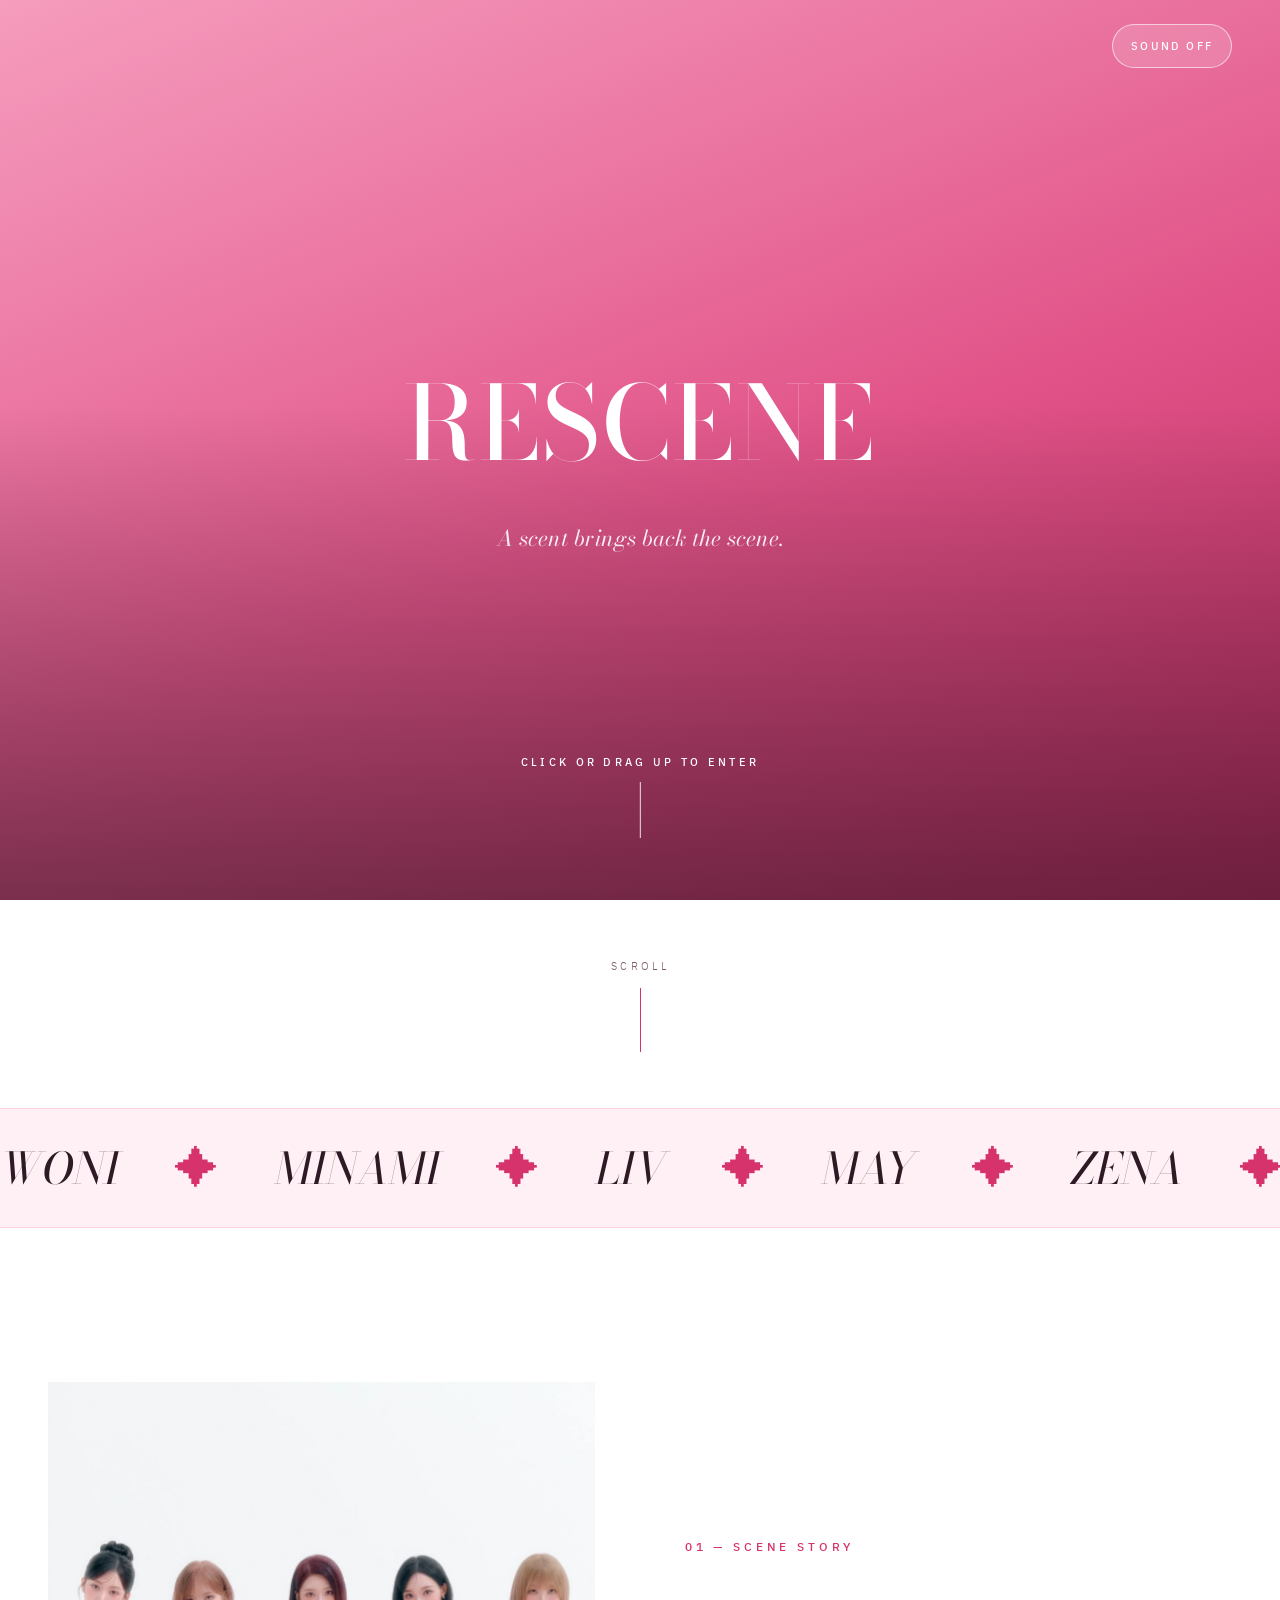
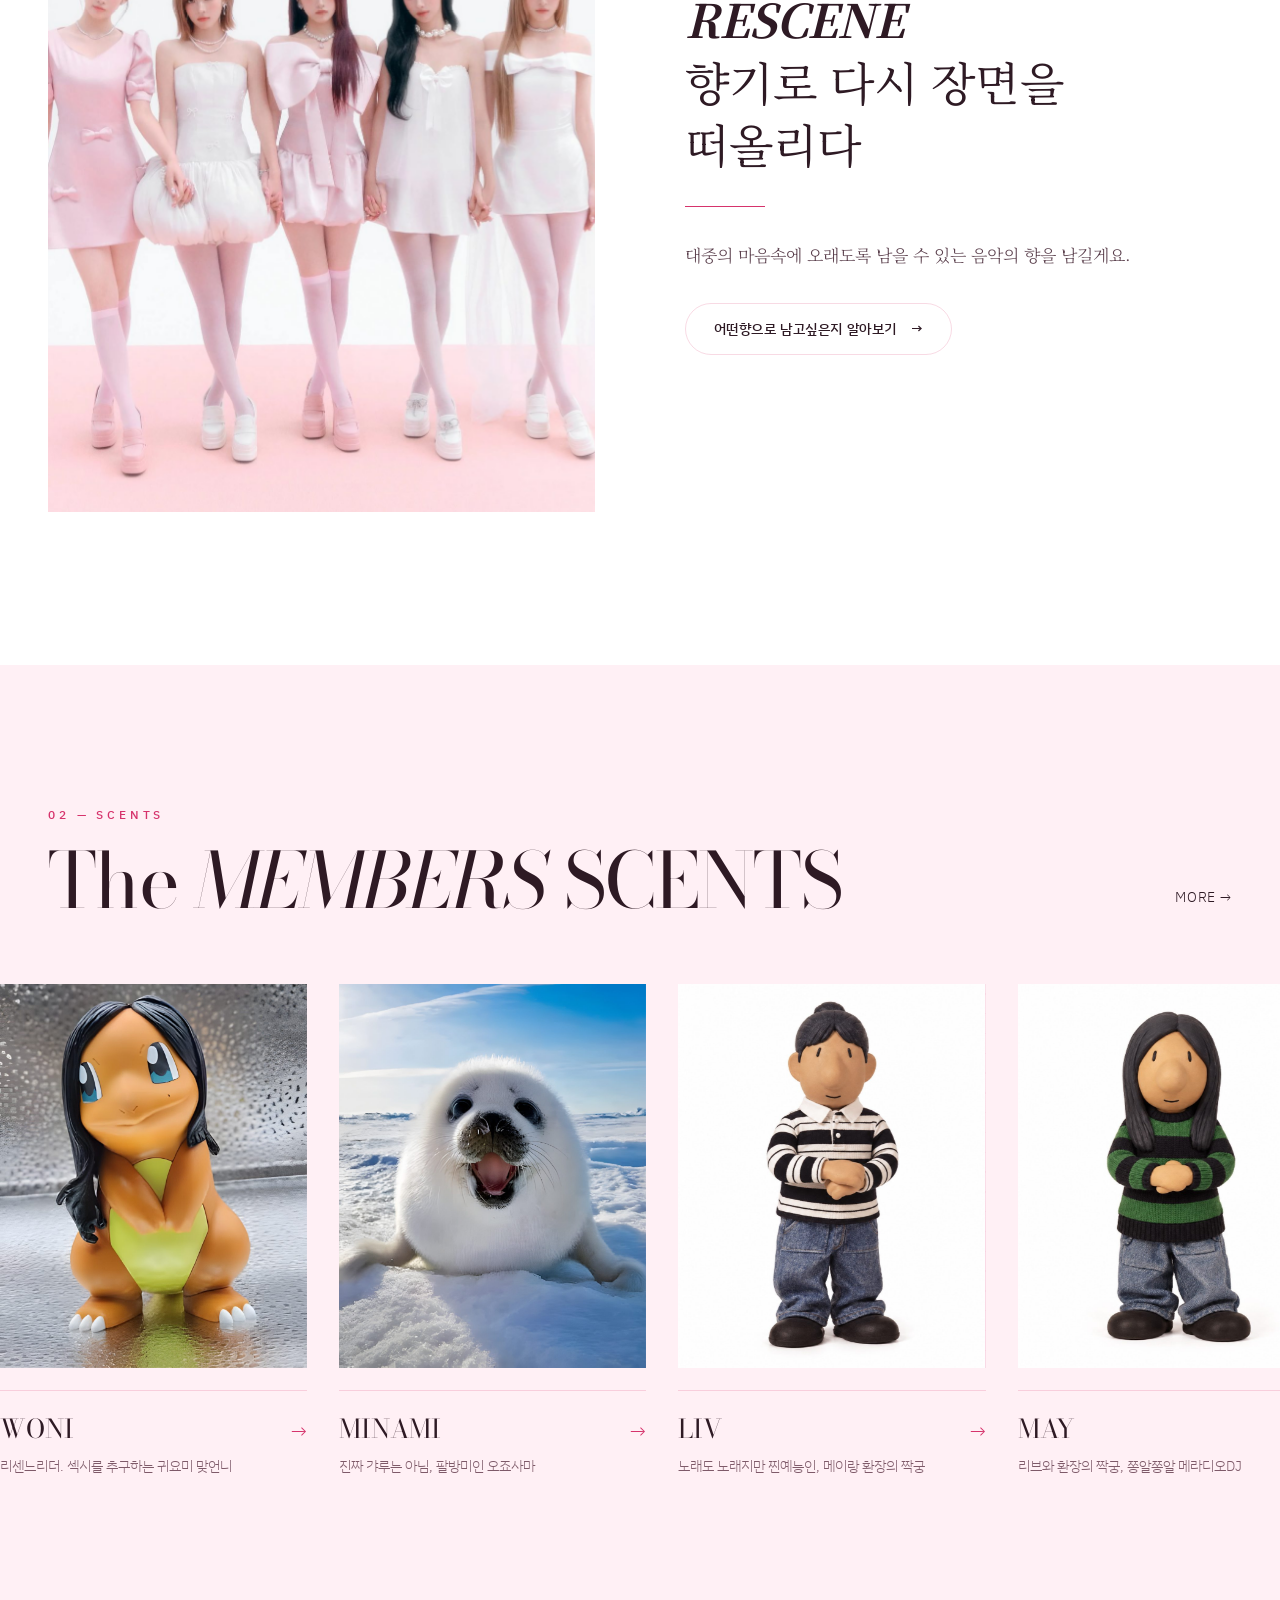
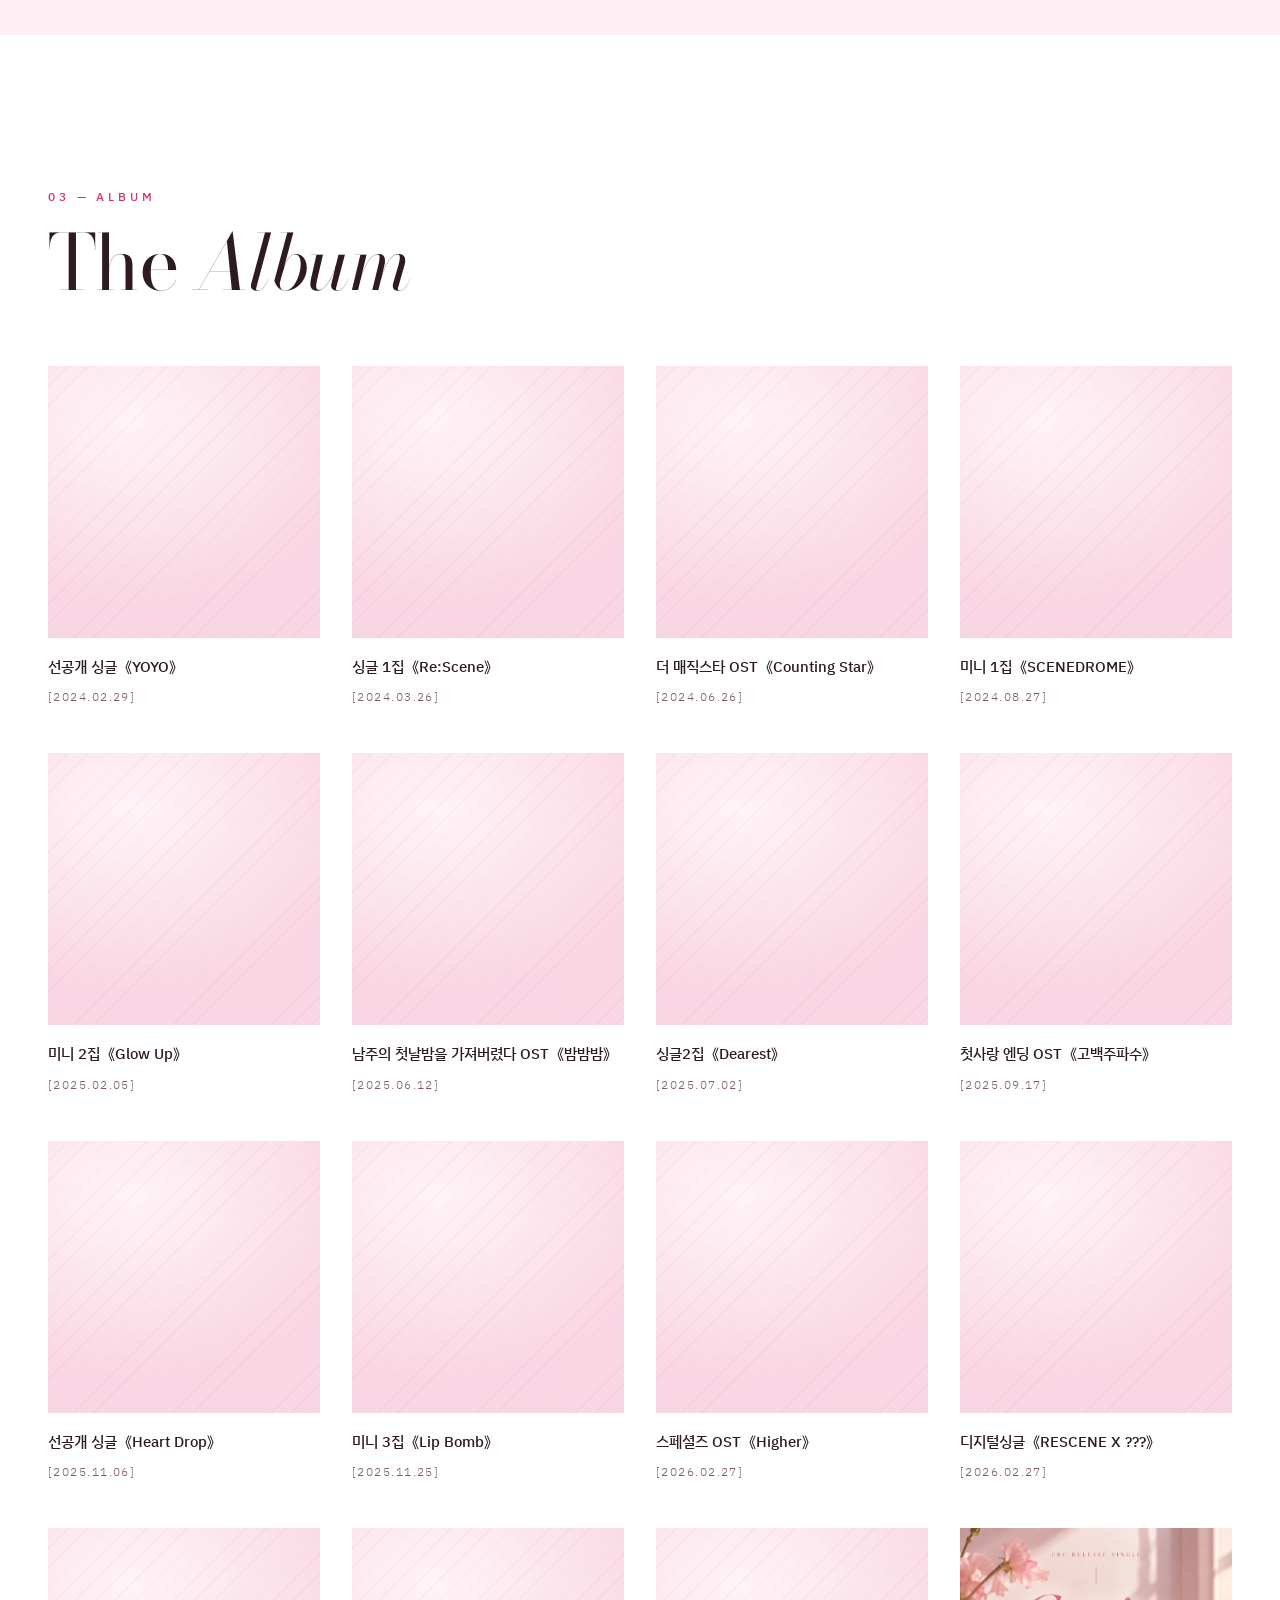
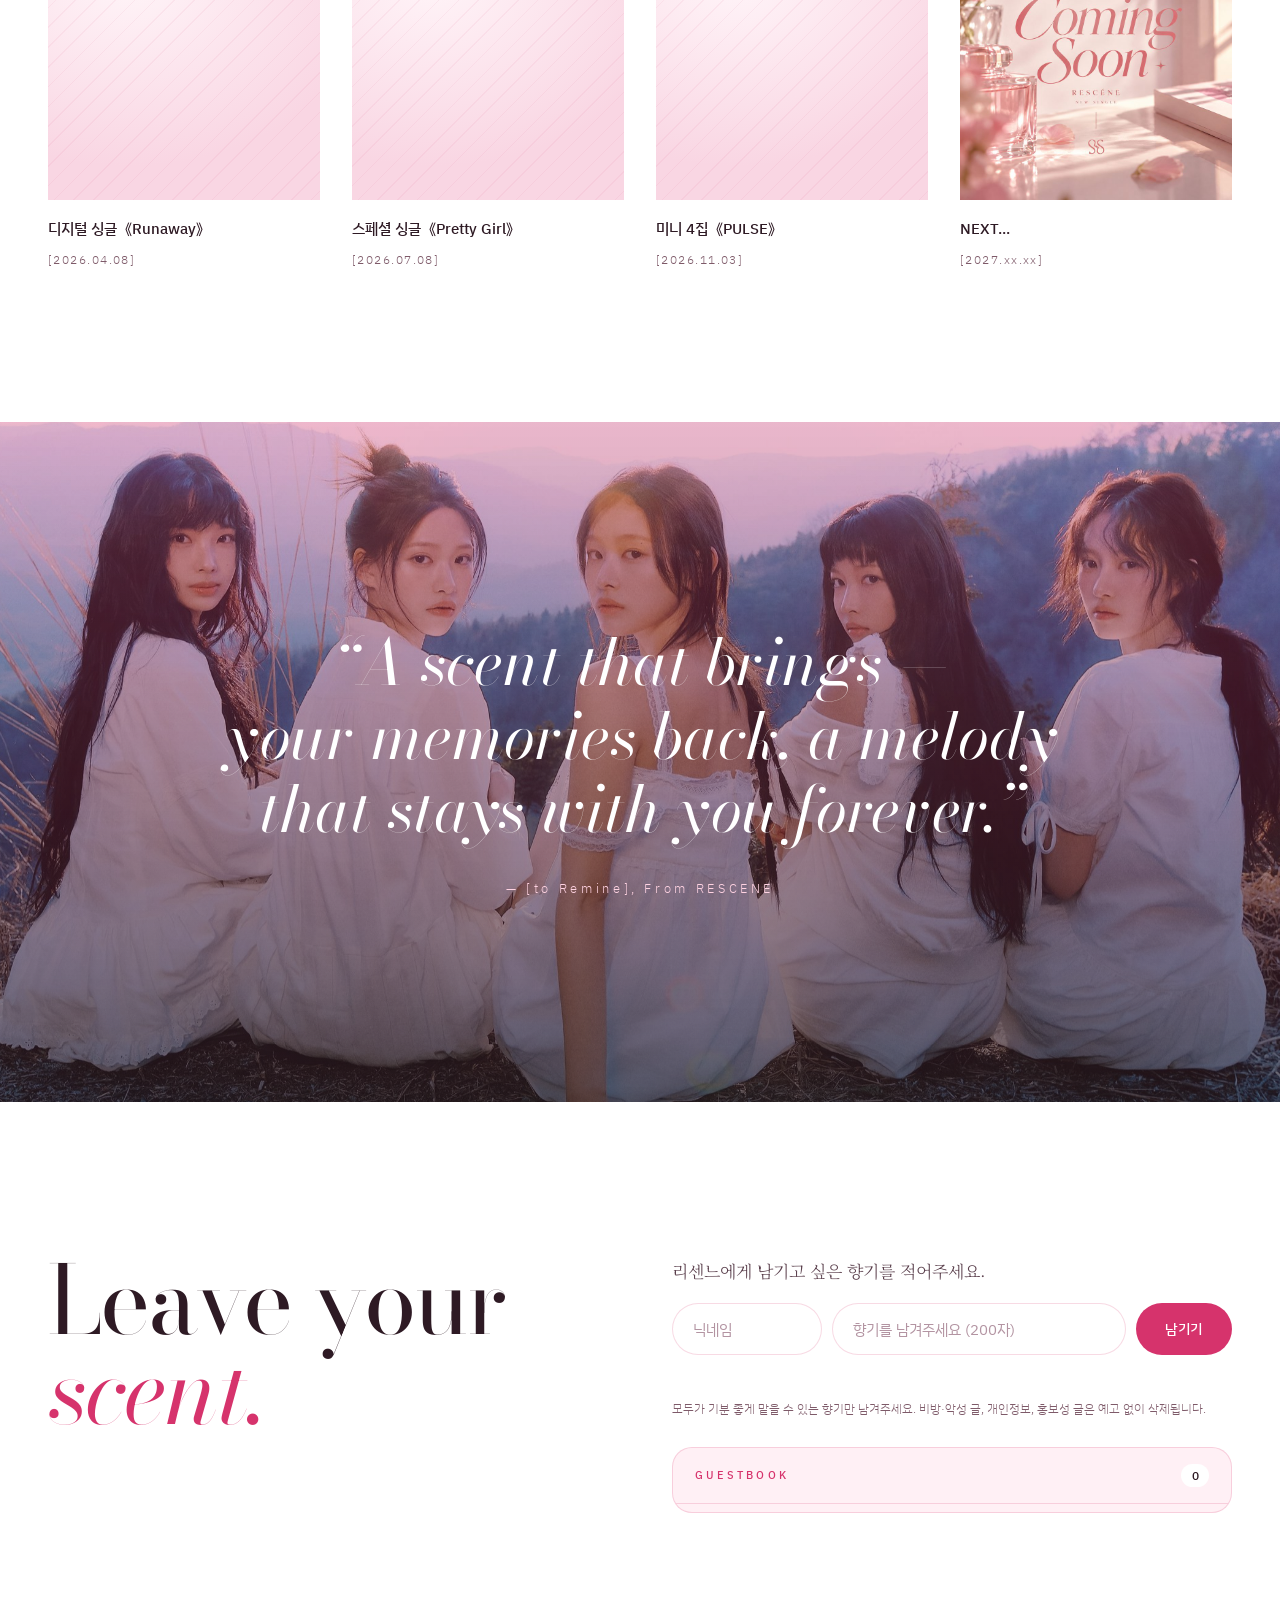
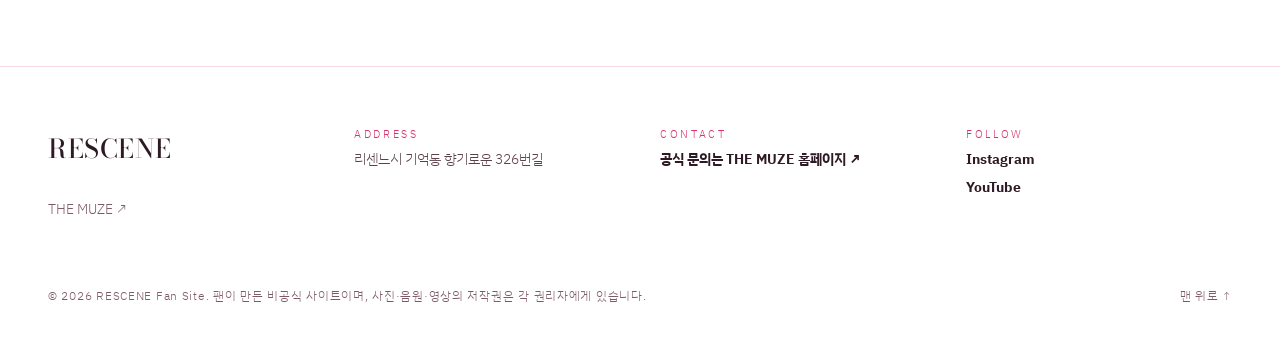
==== commit b2d55291: "하단 주소를 가상 주소로 변경, 방명록 안내 문구 추가 Co-Authored-By: Claude Opus 5.5 <noreply@anthropic.com> Claude-Sessio" ====
--- a/index.html
+++ b/index.html
@@ -20,7 +20,7 @@
   <link rel="preconnect" href="https://fonts.googleapis.com">
   <link rel="preconnect" href="https://fonts.gstatic.com" crossorigin>
   <link rel="stylesheet" href="https://fonts.googleapis.com/css2?family=Bodoni+Moda:ital,opsz,wght@0,6..96,400;0,6..96,500;0,6..96,700;1,6..96,400;1,6..96,700&family=Noto+Serif+KR:wght@300;400;500;700&family=IBM+Plex+Sans+KR:wght@300;400;500;700&display=swap">
-  <link rel="stylesheet" href="css/style.css?v=18">
+  <link rel="stylesheet" href="css/style.css?v=19">
   <!-- 대문: 사이트에 처음 들어올 때 + 새로고침할 때마다 표시
        (멤버·소개 페이지에서 메인으로 돌아올 때는 건너뜀) -->
   <script>
@@ -447,6 +447,7 @@
             <button type="submit" class="btn btn-solid gb-submit">남기기</button>
           </div>
           <p class="gb-note" id="gbNote" role="status"></p>
+          <p class="gb-rules">모두가 기분 좋게 맡을 수 있는 향기만 남겨주세요. 비방·악성 글, 개인정보, 홍보성 글은 예고 없이 삭제됩니다.</p>
         </form>
 
         <div class="gb-board">
@@ -473,7 +474,7 @@
         </div>
         <div class="footer-col">
           <span class="footer-label">ADDRESS</span>
-          <span>서울특별시 강남구 논현로151길 30-8</span>
+          <span>리센느시 기억동 향기로운 326번길</span>
         </div>
         <div class="footer-col">
           <span class="footer-label">CONTACT</span>
--- a/css/style.css
+++ b/css/style.css
@@ -676,6 +676,7 @@
 .gb-submit:disabled { opacity: .6; cursor: wait; }
 .gb-note { margin: 0; font-size: 12px; color: var(--muted); min-height: 1em; }
 .gb-note.is-error { color: var(--accent); }
+.gb-rules { margin: 0; font-size: 12px; line-height: 1.6; color: var(--muted); word-break: keep-all; }
 
 .gb-board { border: 1px solid var(--line); border-radius: 20px; background: var(--ground-2); overflow: hidden; }
 .gb-head {
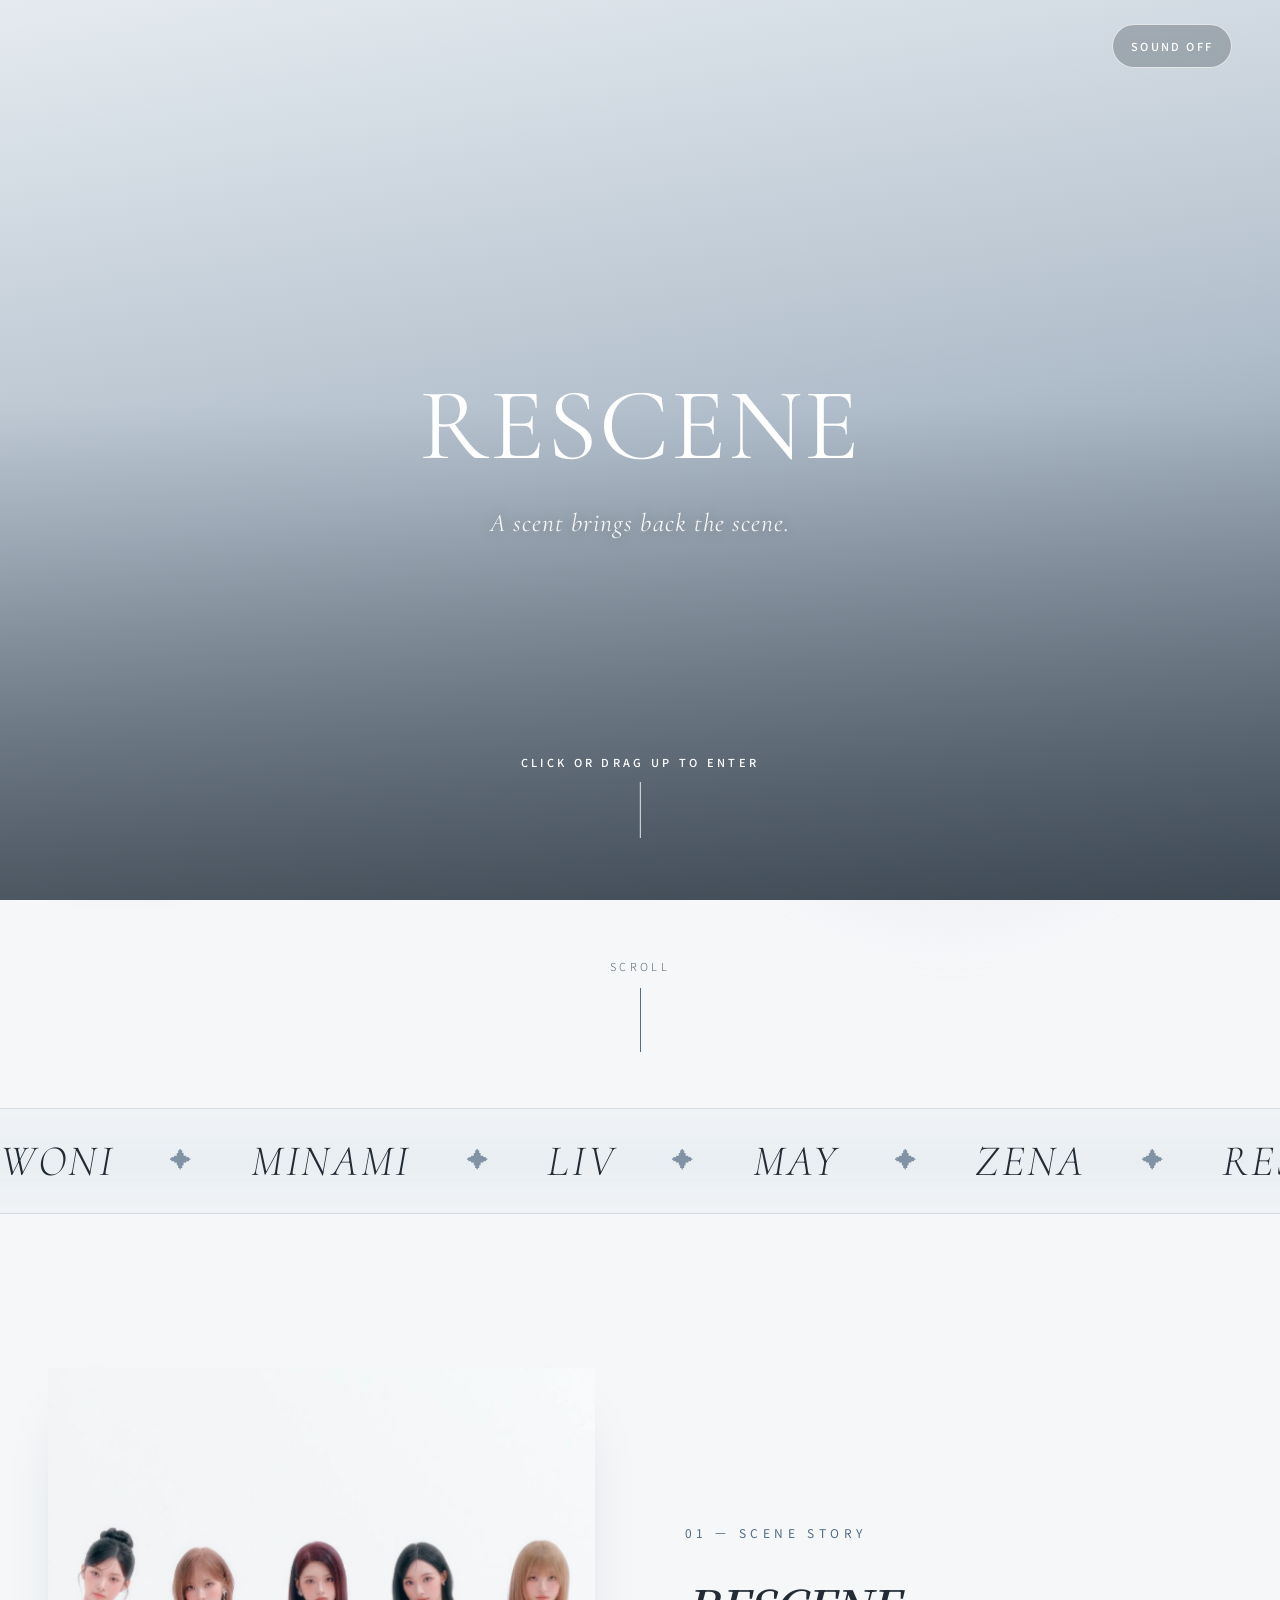
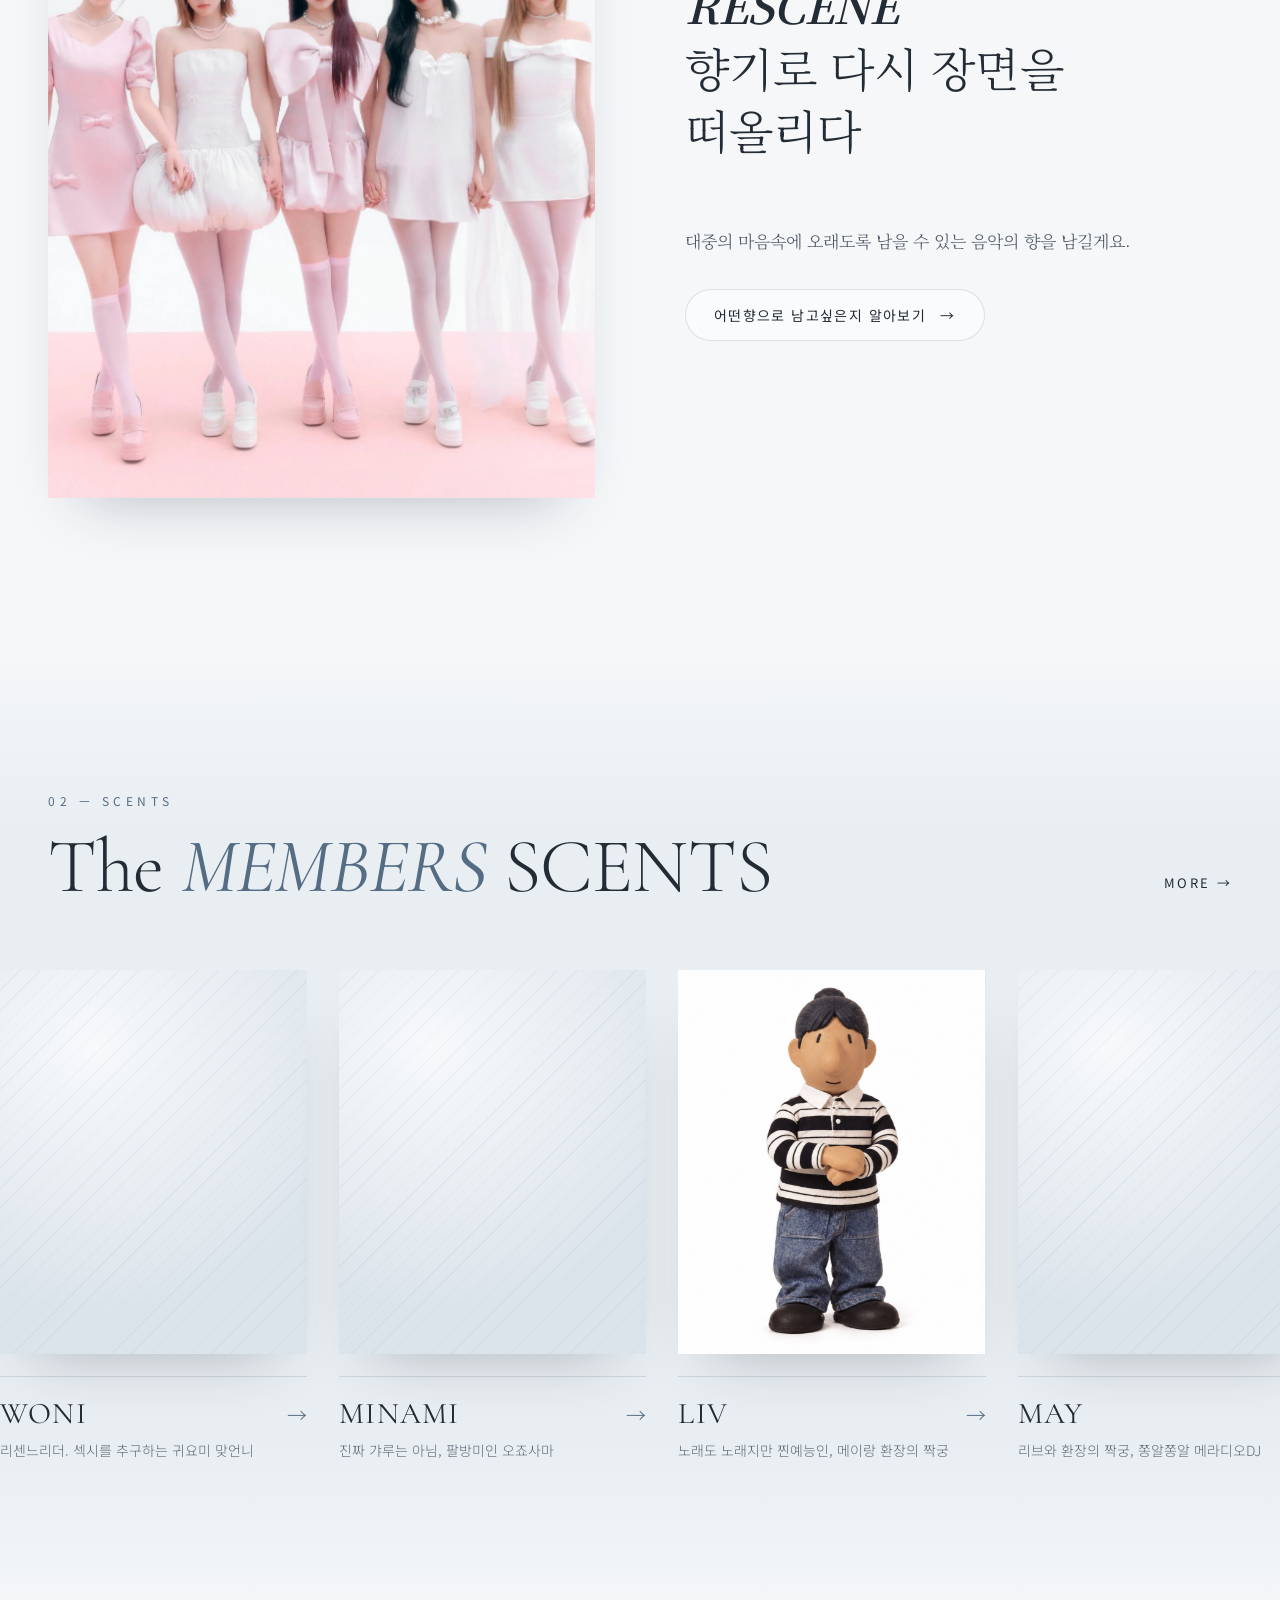
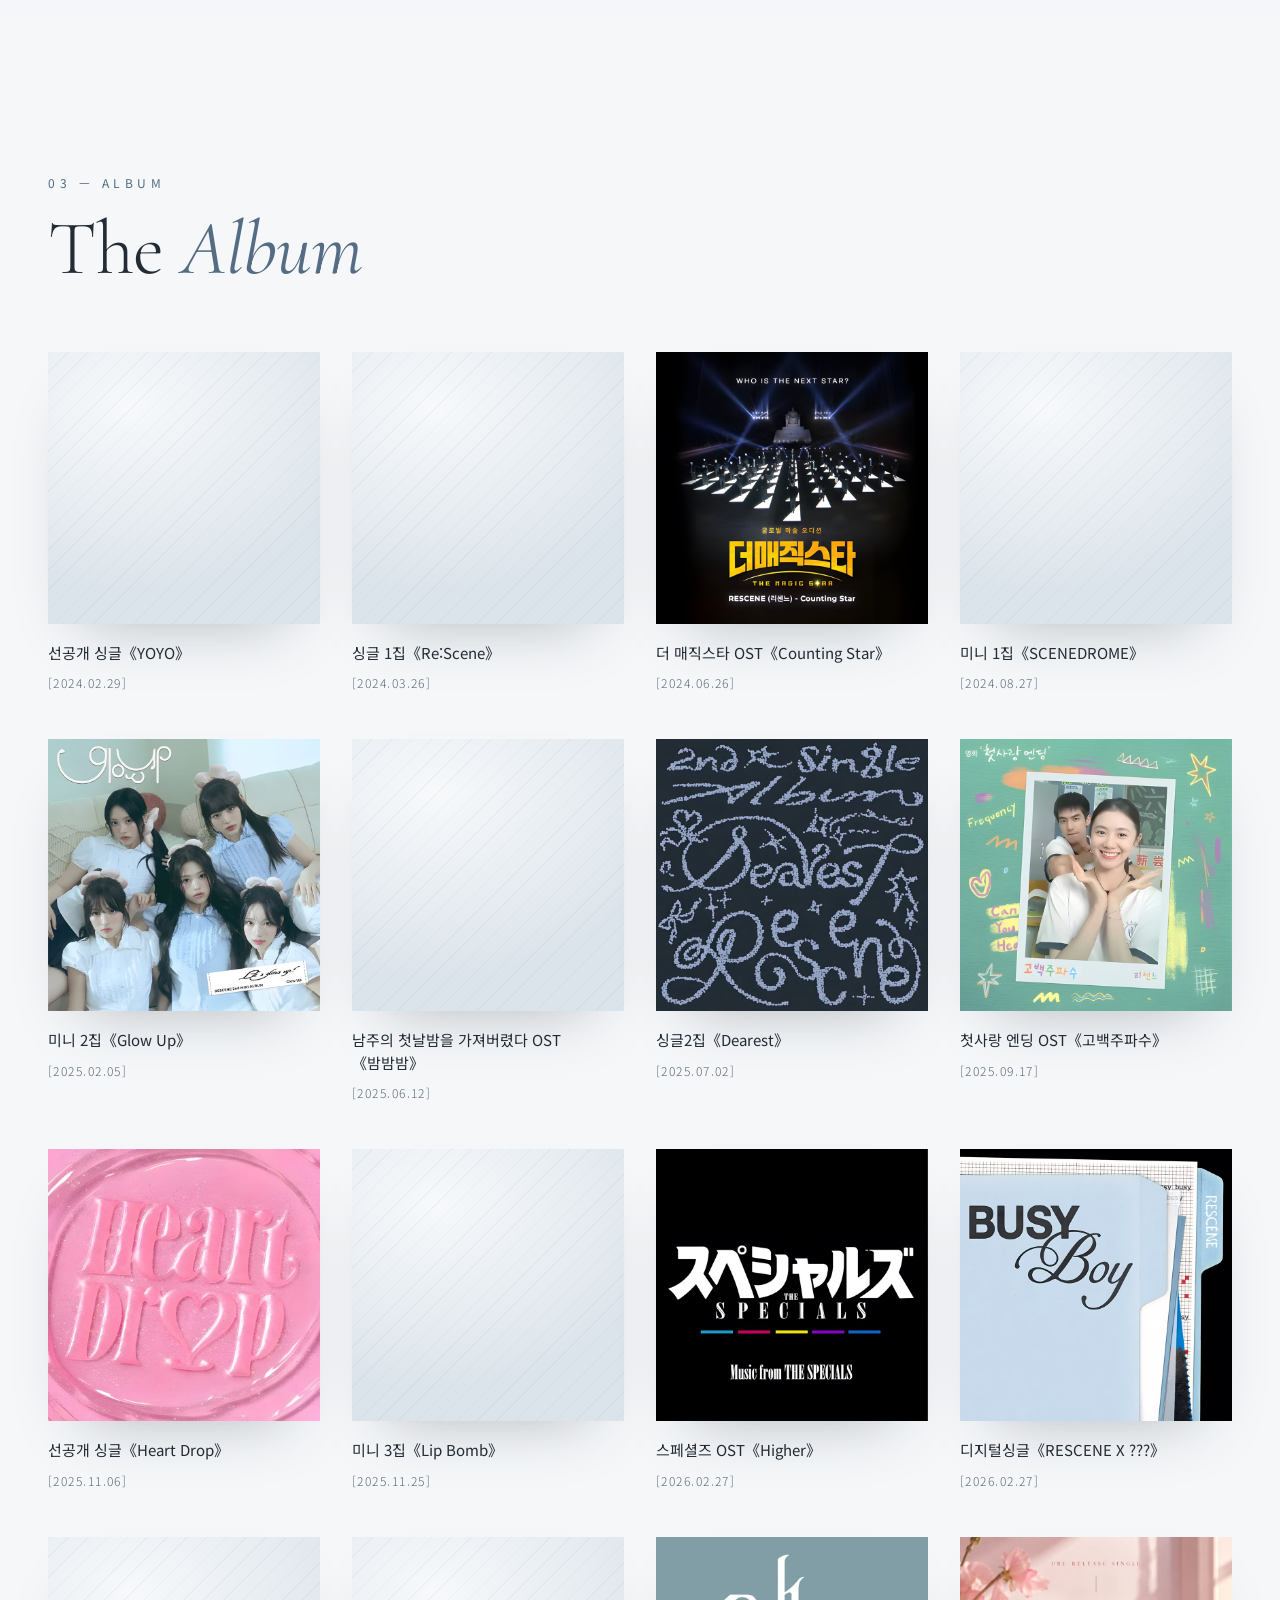
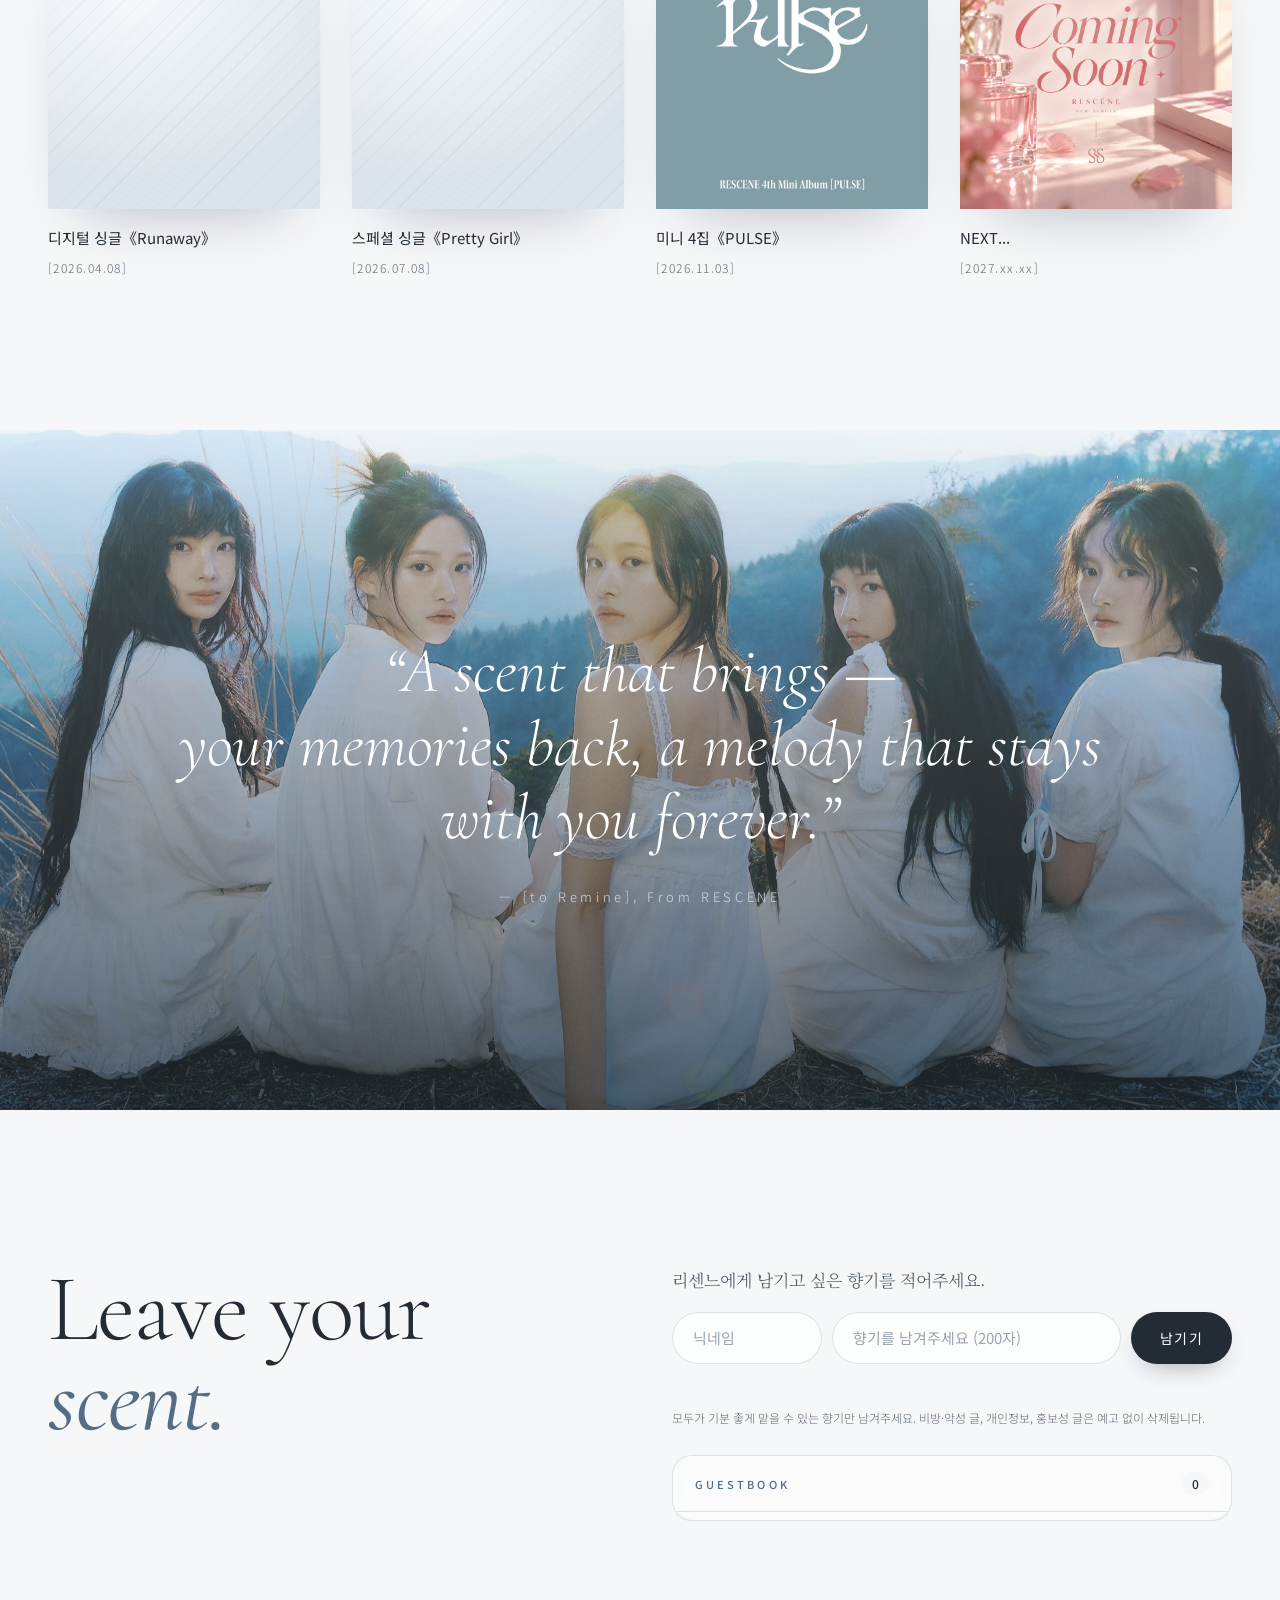
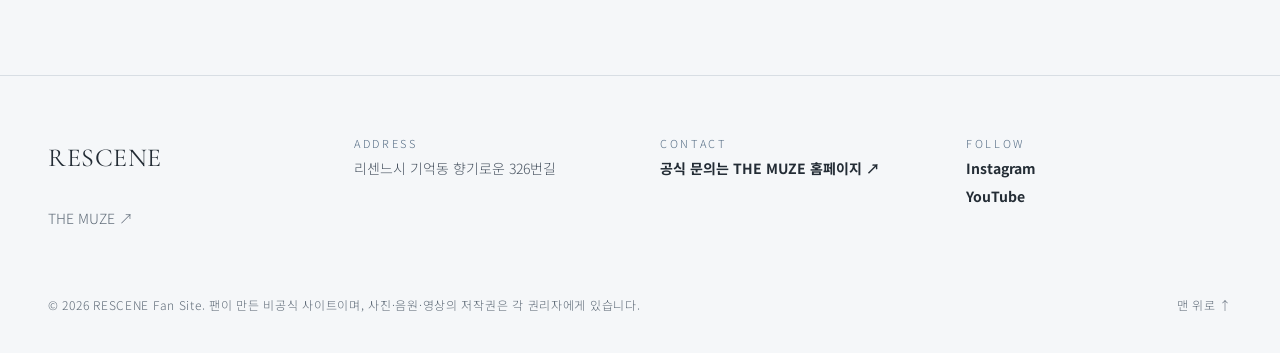
==== commit 4cf03ccc: "사이트 테마를 핑크에서 저채도 '에테리얼 가디언' 톤으로 변경 - 색상: 펄 화이트·아이스 헤이즈 배경, 딥 슬레이트 글자, 더스티 스틸 블루 포인트 - 폰트: Bodoni Mod" ====
--- a/index.html
+++ b/index.html
@@ -19,8 +19,8 @@
 
   <link rel="preconnect" href="https://fonts.googleapis.com">
   <link rel="preconnect" href="https://fonts.gstatic.com" crossorigin>
-  <link rel="stylesheet" href="https://fonts.googleapis.com/css2?family=Bodoni+Moda:ital,opsz,wght@0,6..96,400;0,6..96,500;0,6..96,700;1,6..96,400;1,6..96,700&family=Noto+Serif+KR:wght@300;400;500;700&family=IBM+Plex+Sans+KR:wght@300;400;500;700&display=swap">
-  <link rel="stylesheet" href="css/style.css?v=19">
+  <link rel="stylesheet" href="https://fonts.googleapis.com/css2?family=Cormorant+Garamond:ital,wght@0,300;0,400;0,500;0,600;1,300;1,400;1,500&family=Noto+Serif+KR:wght@300;400;500;700&family=Noto+Sans+KR:wght@300;400;500;600;700&display=swap">
+  <link rel="stylesheet" href="css/style.css?v=20">
   <!-- 대문: 사이트에 처음 들어올 때 + 새로고침할 때마다 표시
        (멤버·소개 페이지에서 메인으로 돌아올 때는 건너뜀) -->
   <script>
--- a/css/style.css
+++ b/css/style.css
@@ -3,21 +3,23 @@
    색상은 :root 변수만 바꾸면 전체에 반영됩니다.
    ========================================================= */
 :root {
-  /* ---- 핑크 & 화이트 테마 ---- */
-  --ground: #FFFFFF;          /* 기본 배경 (흰색) */
-  --ground-2: #FFF0F5;        /* 구분 섹션 배경 (연한 핑크) */
-  --ink: #2E1A24;             /* 본문 글자 (짙은 자두색) */
-  --ink-soft: #5A3F4C;        /* 보조 글자 */
-  --muted: #7E5A69;           /* 흐린 글자 */
-  --line: rgba(214, 51, 108, .18);   /* 구분선 */
-  --accent: #D6336C;          /* 포인트 색상 (핑크) */
-  --accent-soft: #FFD3E2;     /* 연한 핑크 (배경·장식용) */
-  --placeholder: #FBE3EC;     /* 이미지 자리 배경 */
-  --logo-filter: brightness(0);  /* 흰 로고를 어둡게 표시. 로고가 이미 어두운/컬러면 none 으로 */
-
-  --f-en: 'Bodoni Moda', 'Didot', 'Times New Roman', serif;
+  /* ---- Ethereal Guardian 테마 — 저채도 아이스 블루 · 펄 화이트 · 슬레이트 ----
+     향기 = 보이지 않게 곁에 머무는 것. 안개(헤이즈)와 빛번짐으로 표현합니다. */
+  --ground: #F5F7F9;          /* 기본 배경 (펄 화이트, 살짝 차가운 톤) */
+  --ground-2: #E9EEF2;        /* 구분 섹션 배경 (아이스 헤이즈) */
+  --ink: #232C35;             /* 본문 글자 (딥 슬레이트) */
+  --ink-soft: #4A5562;        /* 보조 글자 */
+  --muted: #5E6A77;           /* 흐린 글자 */
+  --line: rgba(84, 108, 132, .18);   /* 구분선 */
+  --accent: #546C84;          /* 포인트 색상 (더스티 스틸 블루) */
+  --accent-soft: #D3DDE6;     /* 연한 블루 그레이 (배경·장식용) */
+  --halo: #DCD9E8;            /* 라일락 그레이 빛번짐 (이미지 2의 보랏빛) */
+  --placeholder: #E4EAEF;     /* 이미지 자리 배경 */
+  --logo-filter: brightness(0) saturate(0) opacity(.86);  /* 핑크 로고 → 슬레이트 단색 */
+
+  --f-en: 'Cormorant Garamond', 'Cormorant', 'Times New Roman', serif;
   --f-kr: 'Noto Serif KR', 'Apple SD Gothic Neo', serif;
-  --f-sans: 'IBM Plex Sans KR', system-ui, sans-serif;
+  --f-sans: 'Noto Sans KR', 'Apple SD Gothic Neo', system-ui, sans-serif;
 
   --ease-out: cubic-bezier(.2, .75, .1, 1);
   --ease-io: cubic-bezier(.7, 0, .2, 1);
@@ -103,8 +105,8 @@
 .ph::before {
   content: ''; position: absolute; inset: 0;
   background:
-    repeating-linear-gradient(135deg, rgba(214,51,108,.06) 0 1px, transparent 1px 14px),
-    radial-gradient(120% 90% at 30% 20%, #FFF4F8 0%, #F9D6E3 75%);
+    repeating-linear-gradient(135deg, rgba(84, 108, 132,.06) 0 1px, transparent 1px 14px),
+    radial-gradient(120% 90% at 30% 20%, #F7F9FB 0%, #DCE4EB 75%);
 }
 .ph::after {
   content: attr(data-label);
@@ -185,14 +187,14 @@
 .album { display: flex; flex-direction: column; gap: 10px; }
 .album-cover { aspect-ratio: 1 / 1; margin-bottom: 8px; transition: transform .6s var(--ease-out), box-shadow .6s var(--ease-out); }
 .album-cover::before, .album-cover .ph-media { transition: transform 1.2s var(--ease-out); }
-.album:hover .album-cover { transform: translateY(-6px); box-shadow: 0 24px 48px -24px rgba(214,51,108,.45); }
+.album:hover .album-cover { transform: translateY(-6px); box-shadow: 0 24px 48px -24px rgba(84, 108, 132,.45); }
 .album:hover .album-cover::before, .album:hover .album-cover .ph-media { transform: scale(1.05); }
 .album-title { margin: 0; font-family: var(--f-sans); font-size: 15px; font-weight: 500; line-height: 1.5; word-break: keep-all; }   /* 고딕체 */
 .album-date { margin: 0; font-size: 12px; letter-spacing: .12em; color: var(--muted); }
 
 /* ---------- QUOTE ---------- */
 .quote { min-height: 680px; display: flex; align-items: center; justify-content: center; }
-.quote-shade { position: absolute; inset: 0; background: linear-gradient(180deg, rgba(214,51,108,.35), rgba(46,26,36,.62)); }
+.quote-shade { position: absolute; inset: 0; background: linear-gradient(180deg, rgba(84, 108, 132,.35), rgba(35, 44, 53,.62)); }
 .quote blockquote { position: relative; z-index: 1; margin: 0; padding: 0 24px; max-width: 980px; text-align: center; display: flex; flex-direction: column; gap: 32px; align-items: center; }
 .quote blockquote p { margin: 0; font-size: clamp(36px, 5vw, 72px); line-height: 1.15; font-style: italic; font-weight: 400; }
 .quote cite { font-style: normal; font-size: 13px; letter-spacing: .28em; color: var(--accent); }
@@ -207,10 +209,10 @@
 .contact-title em { color: var(--accent); }
 .field { display: flex; flex-direction: column; gap: 10px; }
 .field label { font-size: 12px; letter-spacing: .2em; color: var(--muted); }
-.field-row { display: flex; flex-wrap: wrap; gap: 12px; border-bottom: 1px solid rgba(46,26,36,.28); padding-bottom: 10px; transition: border-color .3s; }
+.field-row { display: flex; flex-wrap: wrap; gap: 12px; border-bottom: 1px solid rgba(35, 44, 53,.28); padding-bottom: 10px; transition: border-color .3s; }
 .field-row:focus-within { border-color: var(--accent); }
 .field input { flex: 1 1 220px; min-height: 48px; background: transparent; border: 0; outline: none; color: var(--ink); font: 300 18px var(--f-sans); }
-.field input::placeholder { color: #B394A2; }
+.field input::placeholder { color: #9AA5B0; }
 
 /* ---------- FOOTER ---------- */
 .footer { border-top: 1px solid var(--line); padding: 56px 0 40px; }
@@ -355,7 +357,7 @@
 .intro.is-snapping { transition: transform .5s var(--ease-out); }
 
 .intro-video { position: absolute; inset: 0; width: 100%; height: 100%; object-fit: cover; pointer-events: none; }
-.intro-shade { position: absolute; inset: 0; background: linear-gradient(180deg, rgba(214,51,108,.10) 0%, rgba(214,51,108,.05) 45%, rgba(46,26,36,.55) 100%); pointer-events: none; }
+.intro-shade { position: absolute; inset: 0; background: linear-gradient(180deg, rgba(84, 108, 132,.10) 0%, rgba(84, 108, 132,.05) 45%, rgba(35, 44, 53,.55) 100%); pointer-events: none; }
 
 .intro-center {
   position: absolute; inset: 0; display: flex; flex-direction: column; align-items: center; justify-content: center; gap: 20px;
@@ -400,12 +402,12 @@
 .profile-table th, .profile-table td { padding: 16px 18px; border-bottom: 1px solid var(--line); text-align: left; vertical-align: top; line-height: 1.7; }
 .profile-table th {
   width: 112px; white-space: nowrap;
-  background: rgba(214, 51, 108, .07);              /* 포인트 색을 옅게 */
+  background: rgba(84, 108, 132, .07);              /* 포인트 색을 옅게 */
   color: var(--accent); font-weight: 500; font-size: 13px; letter-spacing: .08em;
 }
 .profile-table td { color: var(--ink); word-break: keep-all; white-space: pre-line; }   /* \n 줄바꿈 반영 */
 .profile-table tr { transition: background .3s; }
-.profile-table tr:hover td { background: rgba(214, 51, 108, .04); }
+.profile-table tr:hover td { background: rgba(84, 108, 132, .04); }
 @media (max-width: 480px) {
   .profile-table th { width: 84px; padding: 14px 12px; }
   .profile-table td { padding: 14px 12px; font-size: 14px; }
@@ -415,7 +417,7 @@
 strong, b { font-weight: 700; color: var(--ink); }
 
 /* =========================================================
-   핑크 & 화이트 테마 — 보정
+   Ethereal Guardian 테마 — 보정
    ========================================================= */
 ::selection { background: var(--accent-soft); color: var(--ink); }
 .btn-solid { color: #fff; }
@@ -428,8 +430,8 @@
 .quote blockquote p { color: #fff; }
 .quote cite { color: var(--accent-soft); }
 
-/* 대문: 핑크 배경 + 흰 글자 (동영상이 없을 때도 보이도록) */
-.intro-active .intro, .intro.is-leaving { background: linear-gradient(160deg, #F9A8C6 0%, #E2558A 55%, #B8245A 100%); }
+/* 대문: 아이스 블루 그라데이션 + 흰 글자 (동영상이 없을 때도 보이도록) */
+.intro-active .intro, .intro.is-leaving { background: linear-gradient(170deg, #E6ECF1 0%, #AEBBC8 50%, #5D6B79 100%); }
 .intro-center, .intro-tag, .intro-logo .logo-text { color: #fff; }
 .intro-tag { color: rgba(255,255,255,.9); }
 .intro-enter { color: #fff; }
@@ -437,10 +439,10 @@
 .intro-enter-line::after { background: #fff; }
 .intro-sound:hover, .intro-sound[aria-pressed="true"] { border-color: #fff; color: #fff; background: rgba(255,255,255,.28); }
 
-/* 멤버 흐름 띠·카드 등 연한 핑크 포인트 */
+/* 멤버 흐름 띠·카드 등 아이스 헤이즈 포인트 */
 .collection { background: var(--ground-2); }
 .marquee { background: var(--ground-2); }
-.badge { box-shadow: 0 10px 30px -12px rgba(214,51,108,.35); }
+.badge { box-shadow: 0 10px 30px -12px rgba(84, 108, 132,.35); }
 
 /* =========================================================
    ABOUT PAGE (about.html) — 리센느 소개
@@ -458,7 +460,7 @@
 /* 배경 어둡게 */
 .lp-backdrop {
   position: fixed; inset: 0; z-index: 89;
-  background: rgba(46, 26, 36, .35); backdrop-filter: blur(3px); -webkit-backdrop-filter: blur(3px);
+  background: rgba(35, 44, 53, .35); backdrop-filter: blur(3px); -webkit-backdrop-filter: blur(3px);
   opacity: 0; pointer-events: none; transition: opacity .5s ease;
 }
 .lp.is-open .lp-backdrop { opacity: 1; pointer-events: auto; }
@@ -475,7 +477,7 @@
 }
 /* 곡이 많아 패널이 길어져도 커버·LP 영역이 줄어들지 않게 (줄어들면 커버가 앨범 제목을 덮음) */
 .lp-panel > * { flex-shrink: 0; }
-.lp.is-open .lp-panel { transform: none; visibility: visible; transition: transform .7s var(--ease-io), visibility 0s, box-shadow .7s; box-shadow: -24px 0 60px -30px rgba(214, 51, 108, .45); }
+.lp.is-open .lp-panel { transform: none; visibility: visible; transition: transform .7s var(--ease-io), visibility 0s, box-shadow .7s; box-shadow: -24px 0 60px -30px rgba(84, 108, 132, .45); }
 .lp-close {
   align-self: flex-end; width: 44px; height: 44px; display: grid; place-items: center;
   background: none; border: 1px solid var(--line); border-radius: 50%; color: var(--ink); cursor: pointer;
@@ -487,8 +489,8 @@
 .lp-deck { --sz: clamp(170px, 46vw, 230px); position: relative; height: calc(var(--sz) + 8px); }
 .lp-sleeve {
   position: absolute; left: 0; top: 0; z-index: 2; width: var(--sz); height: var(--sz); overflow: hidden;
-  background: linear-gradient(135deg, #F9A8C6, var(--accent));
-  box-shadow: 0 22px 40px -20px rgba(214, 51, 108, .6);
+  background: linear-gradient(135deg, #C9D4DE, var(--accent));
+  box-shadow: 0 22px 40px -20px rgba(84, 108, 132, .6);
 }
 .lp-sleeve-img, .lp-label-img, .lp-mini-img { width: 100%; height: 100%; object-fit: cover; display: block; }
 
@@ -502,8 +504,8 @@
   position: absolute; inset: 0; border-radius: 50%;
   background:
     radial-gradient(circle, transparent 0 30%, rgba(0,0,0,.25) 30.5% 31.5%, transparent 32%),
-    repeating-radial-gradient(circle, #1a1519 0 1.4px, #2a2229 1.8px 3px);
-  box-shadow: 0 16px 32px -12px rgba(0, 0, 0, .5), inset 0 0 0 3px #0f0b0e;
+    repeating-radial-gradient(circle, #1b1e22 0 1.4px, #2a2e34 1.8px 3px);
+  box-shadow: 0 16px 32px -12px rgba(0, 0, 0, .5), inset 0 0 0 3px #0e1013;
   animation: lpSpin 2.4s linear infinite; animation-play-state: paused;
 }
 .lp.is-playing .lp-disc-spin { animation-play-state: running; }
@@ -513,7 +515,7 @@
 }
 .lp-label {
   position: absolute; inset: 31%; border-radius: 50%; overflow: hidden;
-  background: linear-gradient(135deg, #F9A8C6, var(--accent));
+  background: linear-gradient(135deg, #C9D4DE, var(--accent));
 }
 .lp-label::after {                                         /* 가운데 구멍 */
   content: ''; position: absolute; left: 50%; top: 50%; width: 9%; height: 9%;
@@ -529,7 +531,7 @@
 .lp.is-playing .lp-arm { transform: rotate(20deg); }      /* 재생하면 바늘이 LP 위로 */
 .lp-arm-base { fill: var(--ground-2); stroke: var(--line); }
 .lp-arm-pivot { fill: var(--accent); }
-.lp-arm-rod { fill: none; stroke: #B9A3AE; stroke-width: 4; stroke-linecap: round; stroke-linejoin: round; }
+.lp-arm-rod { fill: none; stroke: #A7B1BB; stroke-width: 4; stroke-linecap: round; stroke-linejoin: round; }
 .lp-arm-head { fill: var(--ink); }
 
 /* ---- 앨범 정보 · 재생 컨트롤 ---- */
@@ -547,7 +549,7 @@
 .lp-btn { display: grid; place-items: center; width: 44px; height: 44px; border-radius: 50%; border: 0; background: none; color: var(--ink); cursor: pointer; }
 .lp-btn svg { width: 20px; height: 20px; }
 .lp-btn:hover { color: var(--accent); }
-.lp-play { width: 56px; height: 56px; background: var(--accent); color: #fff; box-shadow: 0 10px 22px -10px rgba(214, 51, 108, .8); }
+.lp-play { width: 56px; height: 56px; background: var(--accent); color: #fff; box-shadow: 0 10px 22px -10px rgba(84, 108, 132, .8); }
 .lp-play:hover { background: var(--ink); color: #fff; }
 .lp-play svg { width: 24px; height: 24px; }
 .lp-status { margin: 0; font-size: 12px; color: var(--accent); word-break: break-all; }
@@ -595,13 +597,13 @@
   display: none; align-items: center; gap: 12px; max-width: min(260px, calc(100vw - 40px));
   min-height: 56px; padding: 6px 18px 6px 6px; border-radius: 999px;
   background: rgba(255, 255, 255, .92); border: 1px solid var(--line); cursor: pointer;
-  box-shadow: 0 16px 36px -18px rgba(214, 51, 108, .6); backdrop-filter: blur(10px);
+  box-shadow: 0 16px 36px -18px rgba(84, 108, 132, .6); backdrop-filter: blur(10px);
   animation: fadeUp .6s var(--ease-out) both;
 }
 .lp.has-track:not(.is-open) .lp-mini { display: inline-flex; }
 .lp-mini-disc {
   position: relative; flex: 0 0 44px; height: 44px; border-radius: 50%; overflow: hidden;
-  background: repeating-radial-gradient(circle, #1a1519 0 1.2px, #2a2229 1.6px 2.6px);
+  background: repeating-radial-gradient(circle, #1b1e22 0 1.2px, #2a2e34 1.6px 2.6px);
   animation: lpSpin 2.4s linear infinite; animation-play-state: paused;
 }
 .lp.is-playing .lp-mini-disc { animation-play-state: running; }
@@ -669,8 +671,8 @@
   background: var(--ground); color: var(--ink); font: 400 15px var(--f-sans); outline: none;
   transition: border-color .3s, box-shadow .3s;
 }
-.gb-row input::placeholder { color: #B394A2; }
-.gb-row input:focus { border-color: var(--accent); box-shadow: 0 0 0 4px rgba(214, 51, 108, .12); }
+.gb-row input::placeholder { color: #9AA5B0; }
+.gb-row input:focus { border-color: var(--accent); box-shadow: 0 0 0 4px rgba(84, 108, 132, .12); }
 .gb-name { flex: 0 1 150px; min-width: 0; }
 .gb-msg { flex: 1 1 260px; min-width: 0; }
 .gb-submit:disabled { opacity: .6; cursor: wait; }
@@ -722,3 +724,77 @@
   .gallery-grid { grid-template-columns: repeat(3, 1fr); }
   .gallery-wide { grid-column: span 2; aspect-ratio: auto; }
 }
+
+/* =========================================================
+   ETHEREAL GUARDIAN — 분위기 레이어
+   천사·가디언 + 향기(안개) 컨셉: 저채도, 빛번짐, 얇은 선, 넓은 자간
+   ========================================================= */
+body {
+  background:
+    radial-gradient(60vw 50vw at 88% -6%, rgba(220, 217, 232, .55), transparent 70%),   /* 라일락 빛번짐 */
+    radial-gradient(55vw 45vw at -8% 38%, rgba(200, 214, 226, .45), transparent 70%),   /* 아이스 블루 안개 */
+    var(--ground);
+  background-attachment: fixed;
+}
+
+/* 타이포 — Cormorant: 가늘고 우아한 세리프, 넓은 자간으로 '숨 쉬는' 느낌 */
+.en { font-weight: 400; }
+.hero-title, .h2-en, .contact-title, .member-name { font-weight: 300; letter-spacing: -.01em; }
+.hero-title { font-size: clamp(54px, 7.4vw, 122px); line-height: .98; }
+.hero-title em, .contact-title em, .h2-en em { font-weight: 400; color: var(--accent); }
+.h2-kr { font-weight: 300; }
+.eyebrow { font-weight: 400; letter-spacing: .38em; }
+.navlink { font-size: 13px; letter-spacing: .18em; font-weight: 400; }
+.card-name { font-size: 30px; font-weight: 400; letter-spacing: .04em; }
+.marquee-track { font-weight: 300; letter-spacing: .06em; }
+.marquee-track i { font-size: .5em; opacity: .7; }
+.quote blockquote p { font-weight: 300; }
+strong, b { font-weight: 600; }
+
+/* 버튼 — 꽉 찬 색 대신 반투명 유리 + 빛 */
+.btn { font-weight: 400; letter-spacing: .1em; }
+.btn-solid { background: var(--ink); box-shadow: 0 10px 28px -14px rgba(35, 44, 53, .55); }
+.btn-solid:hover { background: var(--accent); box-shadow: 0 12px 32px -10px rgba(84, 108, 132, .6); }
+.btn-ghost { background: rgba(255, 255, 255, .45); backdrop-filter: blur(6px); -webkit-backdrop-filter: blur(6px); }
+
+/* 헤더 — 반투명 안개 유리 */
+.header { background: rgba(245, 247, 249, .72); }
+@media (max-width: 860px) { .menu { background: rgba(245, 247, 249, .97); } }
+.nav-submenu { background: rgba(250, 251, 252, .96); }
+
+/* 사진 — 은은한 후광 (가디언의 빛) */
+.hero-visual::before {
+  content: ''; position: absolute; inset: -12% -10%; z-index: -1; pointer-events: none;
+  background: radial-gradient(closest-side, rgba(255, 255, 255, .95), rgba(220, 217, 232, .35) 60%, transparent);
+  filter: blur(24px);
+}
+.hero-img, .story > .ph, .card .ph, .album-cover, .member-photo, .about-photo, .gallery-grid figure {
+  box-shadow: 0 30px 60px -36px rgba(35, 44, 53, .35);
+}
+.album:hover .album-cover { box-shadow: 0 28px 56px -24px rgba(84, 108, 132, .5), 0 0 0 1px rgba(255, 255, 255, .6); }
+.badge { background: rgba(250, 251, 252, .9); backdrop-filter: blur(8px); -webkit-backdrop-filter: blur(8px); box-shadow: 0 0 0 1px rgba(255,255,255,.8), 0 16px 40px -16px rgba(84, 108, 132, .45); }
+
+/* 구분 띠 — 위아래로 흐려지는 안개 */
+.marquee { background: linear-gradient(180deg, rgba(233, 238, 242, .4), var(--ground-2) 50%, rgba(233, 238, 242, .4)); }
+.collection { background: linear-gradient(180deg, var(--ground) 0%, var(--ground-2) 18%, var(--ground-2) 82%, var(--ground) 100%); }
+
+/* 인용문 — 차가운 새벽빛 */
+.quote-shade { background: linear-gradient(180deg, rgba(210, 222, 232, .28), rgba(35, 44, 53, .66)); }
+
+/* 대문 — 로고를 흰 빛으로 */
+.intro-logo .logo-img { filter: brightness(0) invert(1) drop-shadow(0 0 18px rgba(255, 255, 255, .55)); }
+.intro-tag { font-size: clamp(18px, 2vw, 26px); letter-spacing: .04em; text-shadow: 0 1px 14px rgba(35, 44, 53, .35); }
+.intro-shade { background: linear-gradient(180deg, rgba(220, 228, 236, .18) 0%, rgba(200, 212, 224, .08) 45%, rgba(35, 44, 53, .55) 100%); }
+
+/* 방명록 */
+.gb-board { background: rgba(255, 255, 255, .55); backdrop-filter: blur(10px); -webkit-backdrop-filter: blur(10px); }
+.gb-row input { background: rgba(255, 255, 255, .7); }
+.gb-avatar { background: linear-gradient(140deg, #EEF2F6, var(--accent-soft)); }
+
+/* LP 플레이어 */
+.lp-sleeve, .lp-label { background: linear-gradient(135deg, #DDE4EB, var(--accent)); }
+.lp-play { background: var(--ink); }
+.lp-play:hover { background: var(--accent); }
+.lp-mini { background: rgba(250, 251, 252, .9); }
+/* 대문 사운드 버튼 — 밝은 영상 위에서도 보이도록 */
+.intro-sound { background: rgba(35, 44, 53, .28); border-color: rgba(255, 255, 255, .7); backdrop-filter: blur(6px); -webkit-backdrop-filter: blur(6px); }
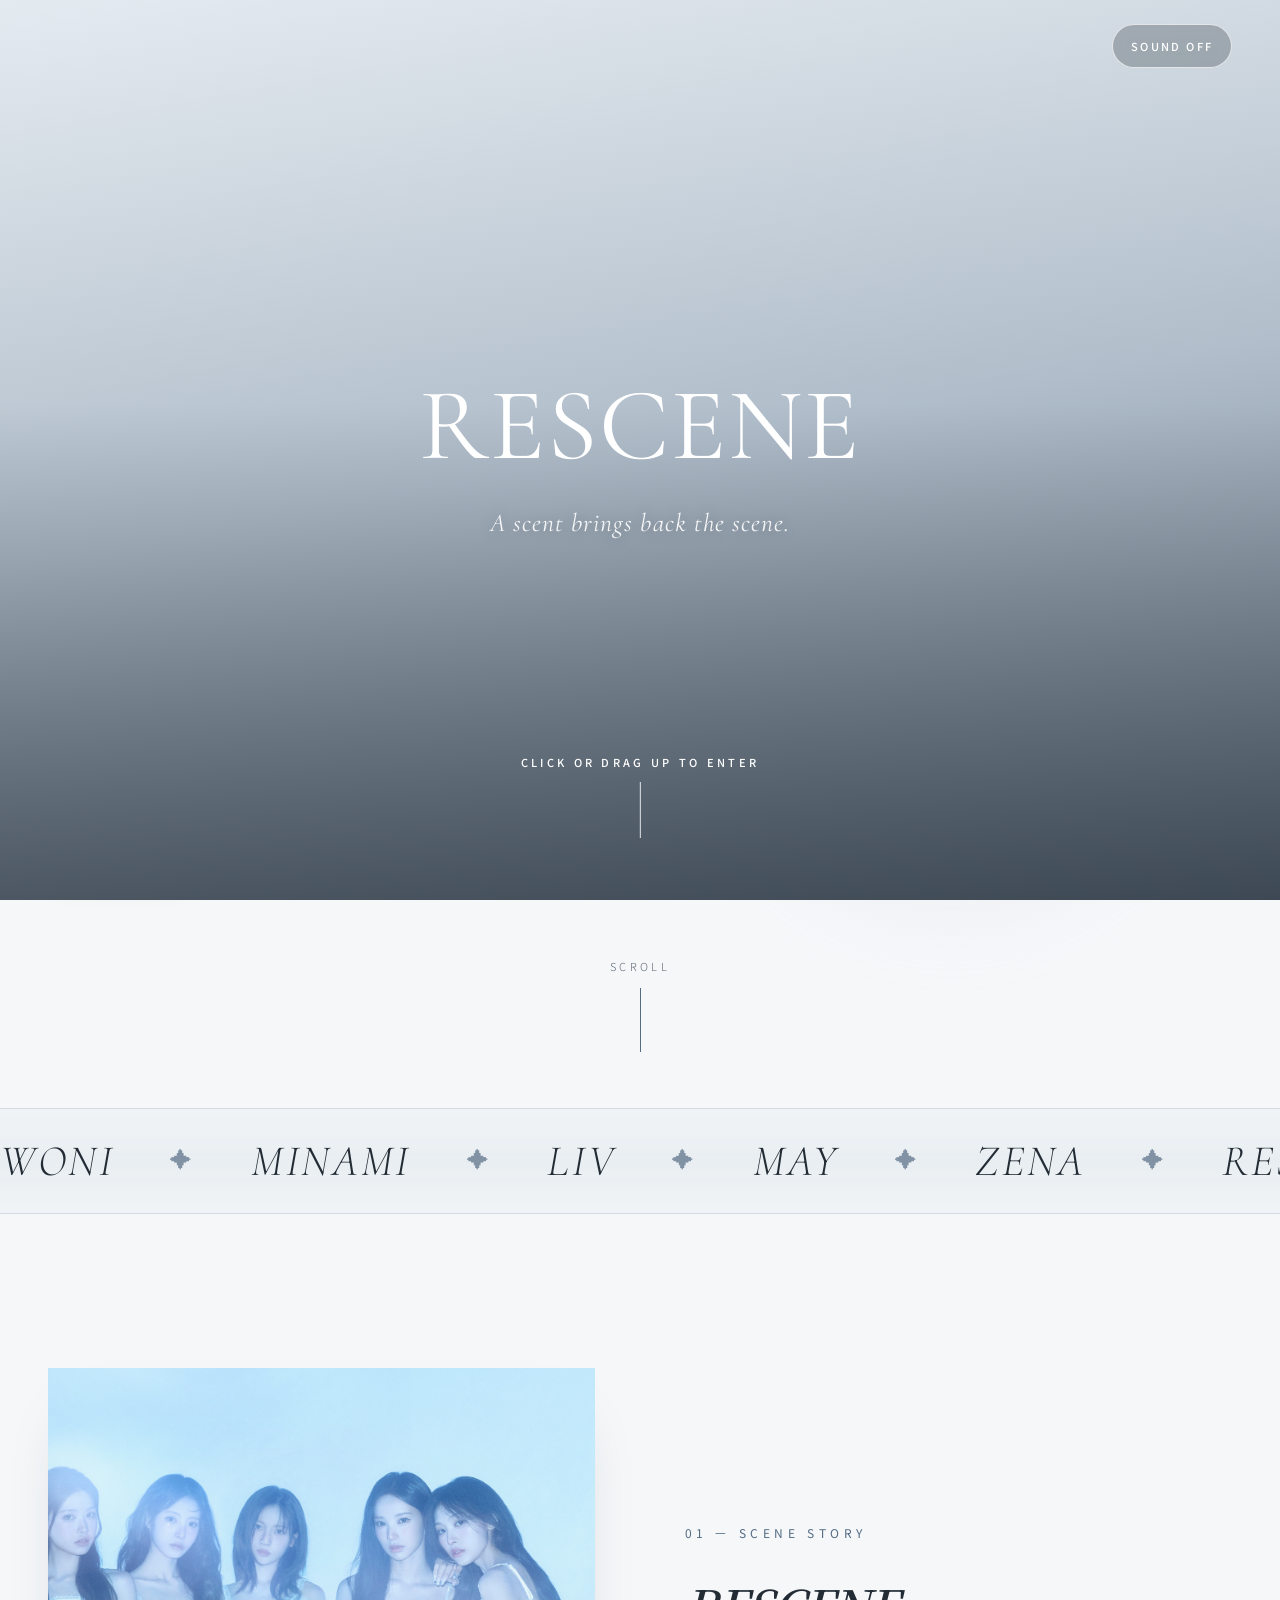
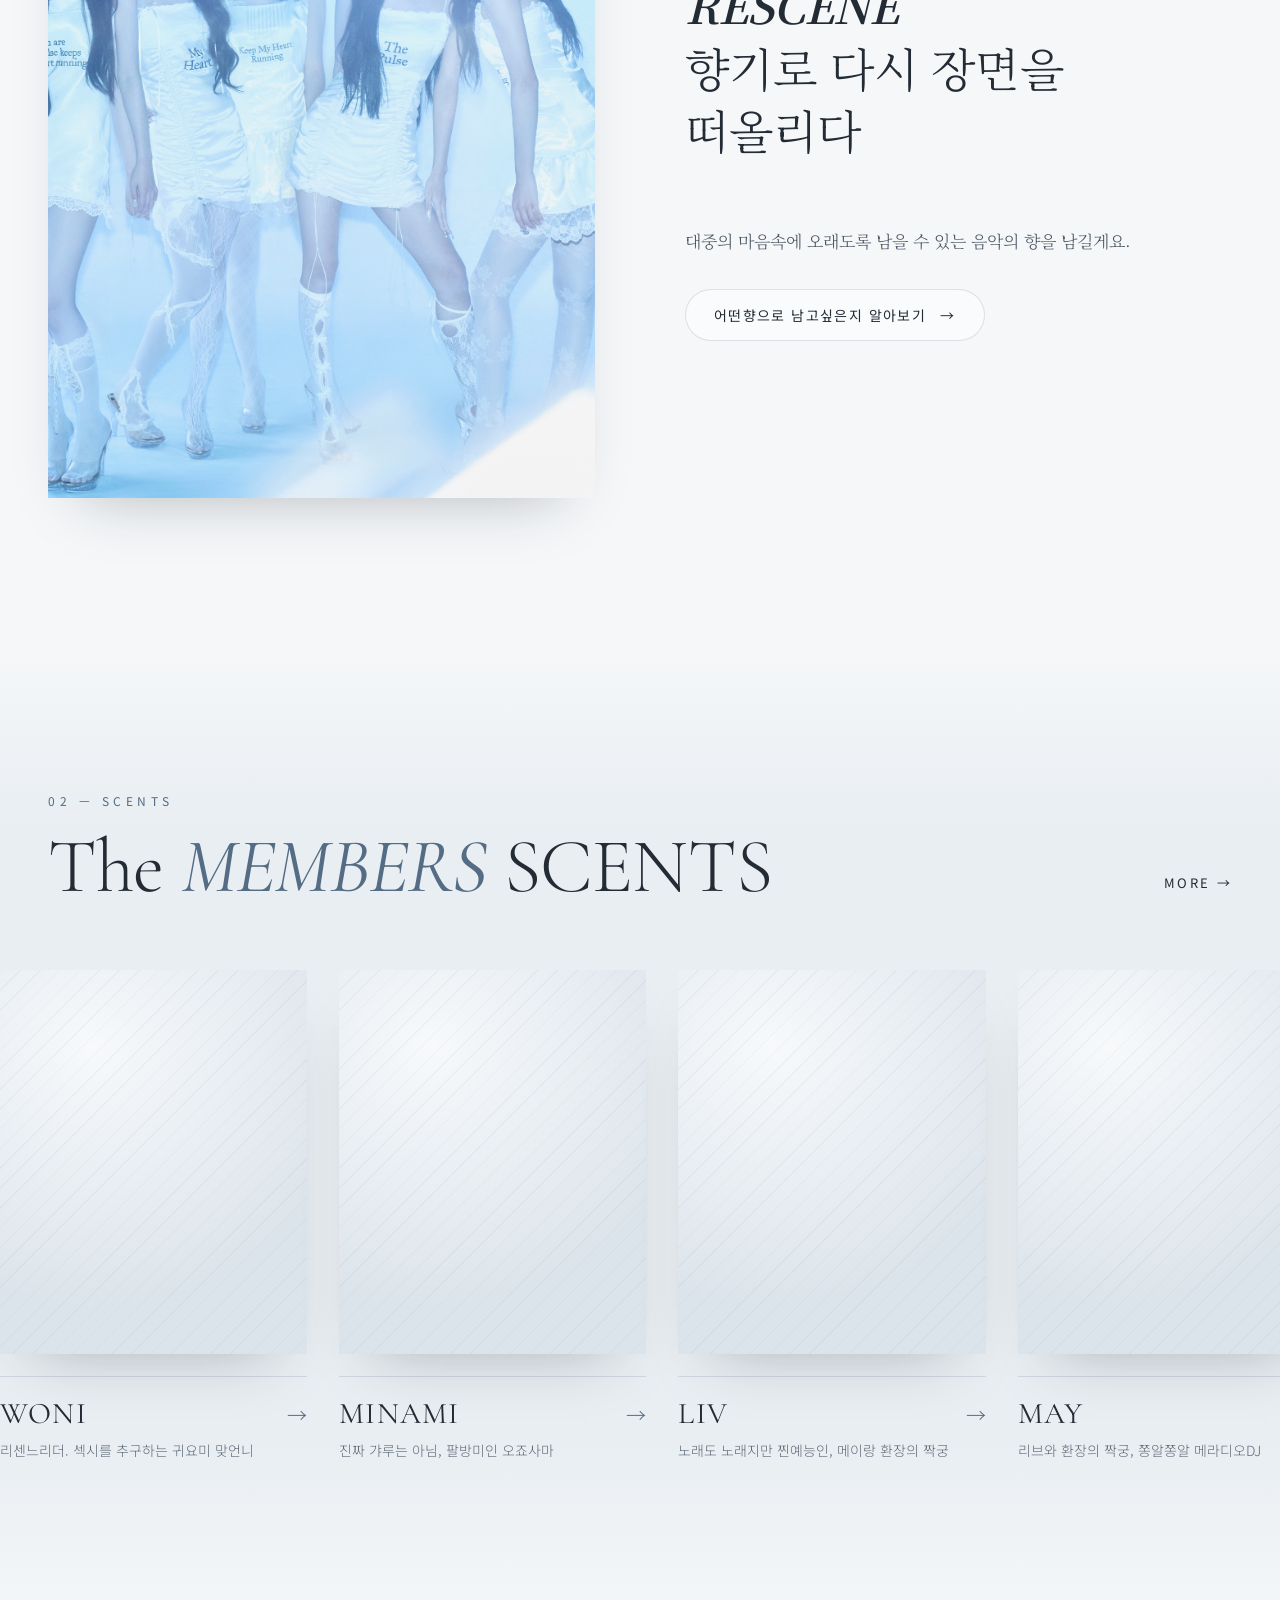
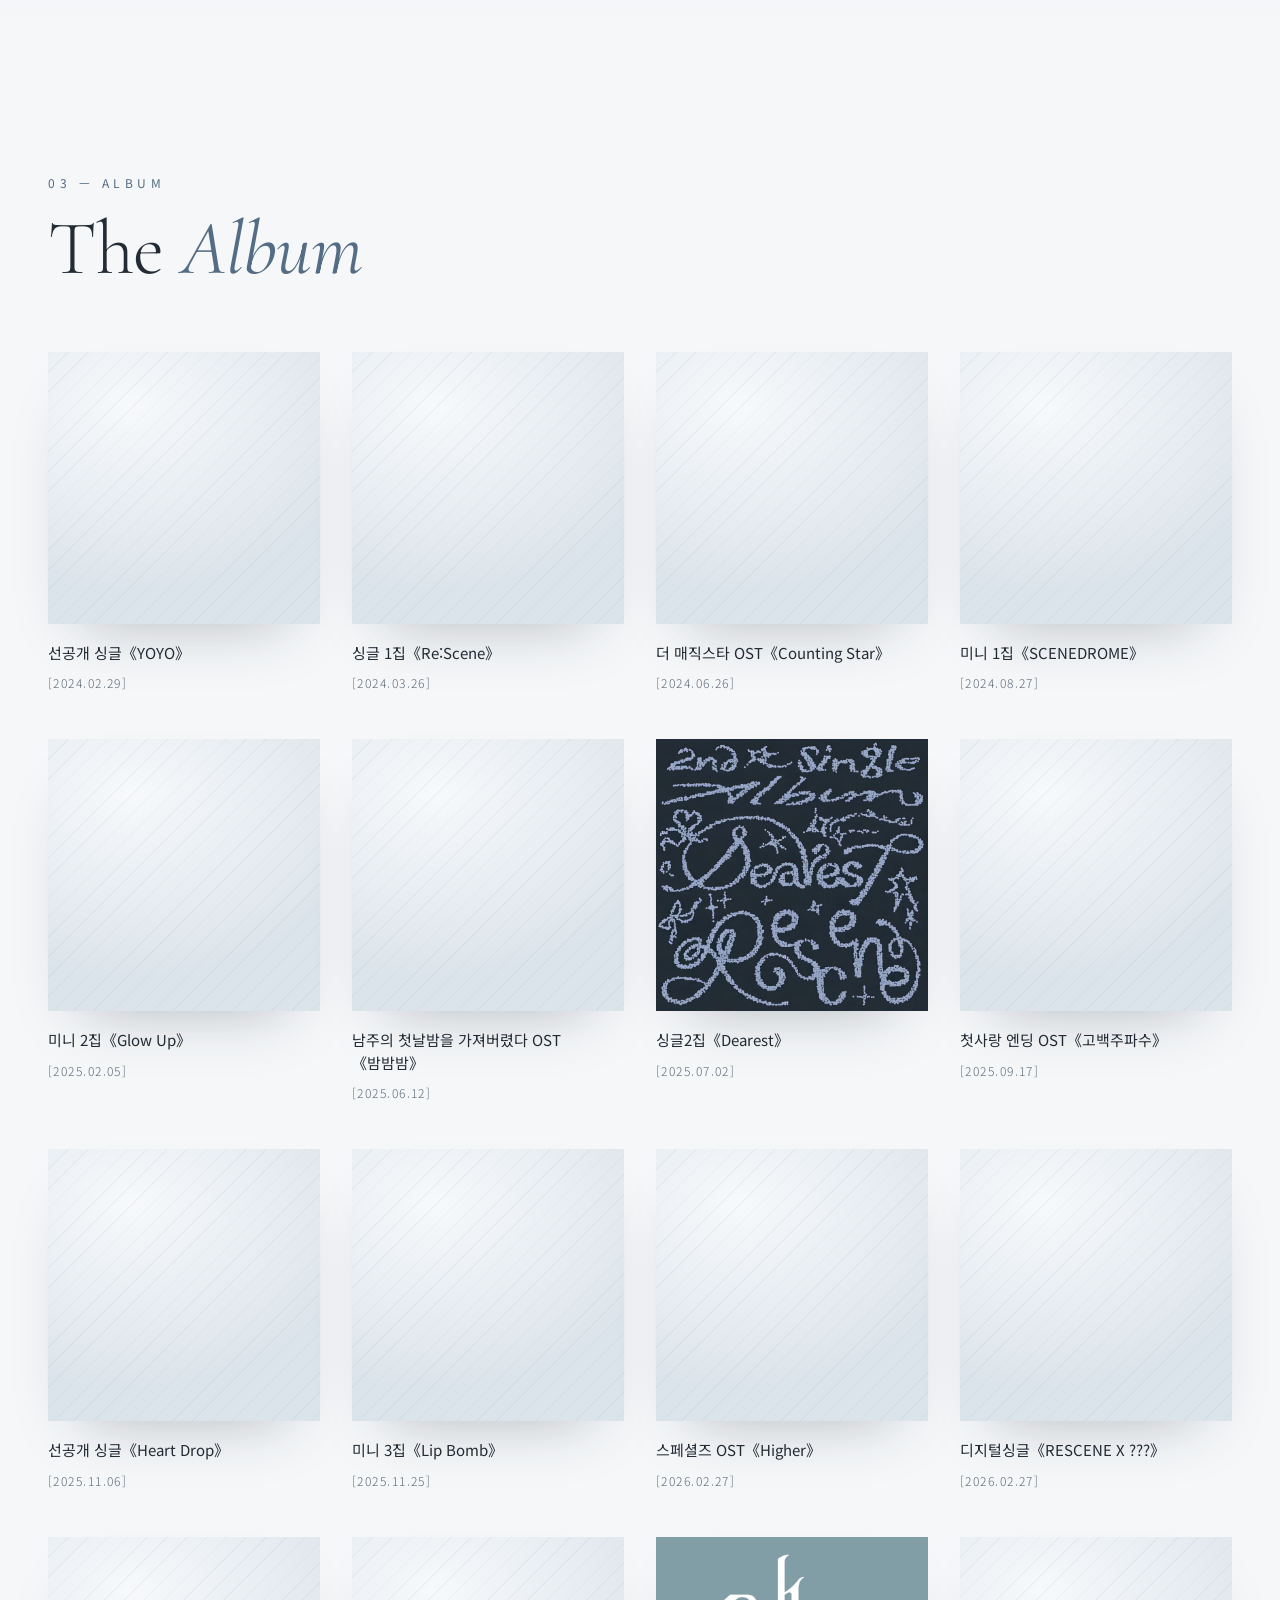
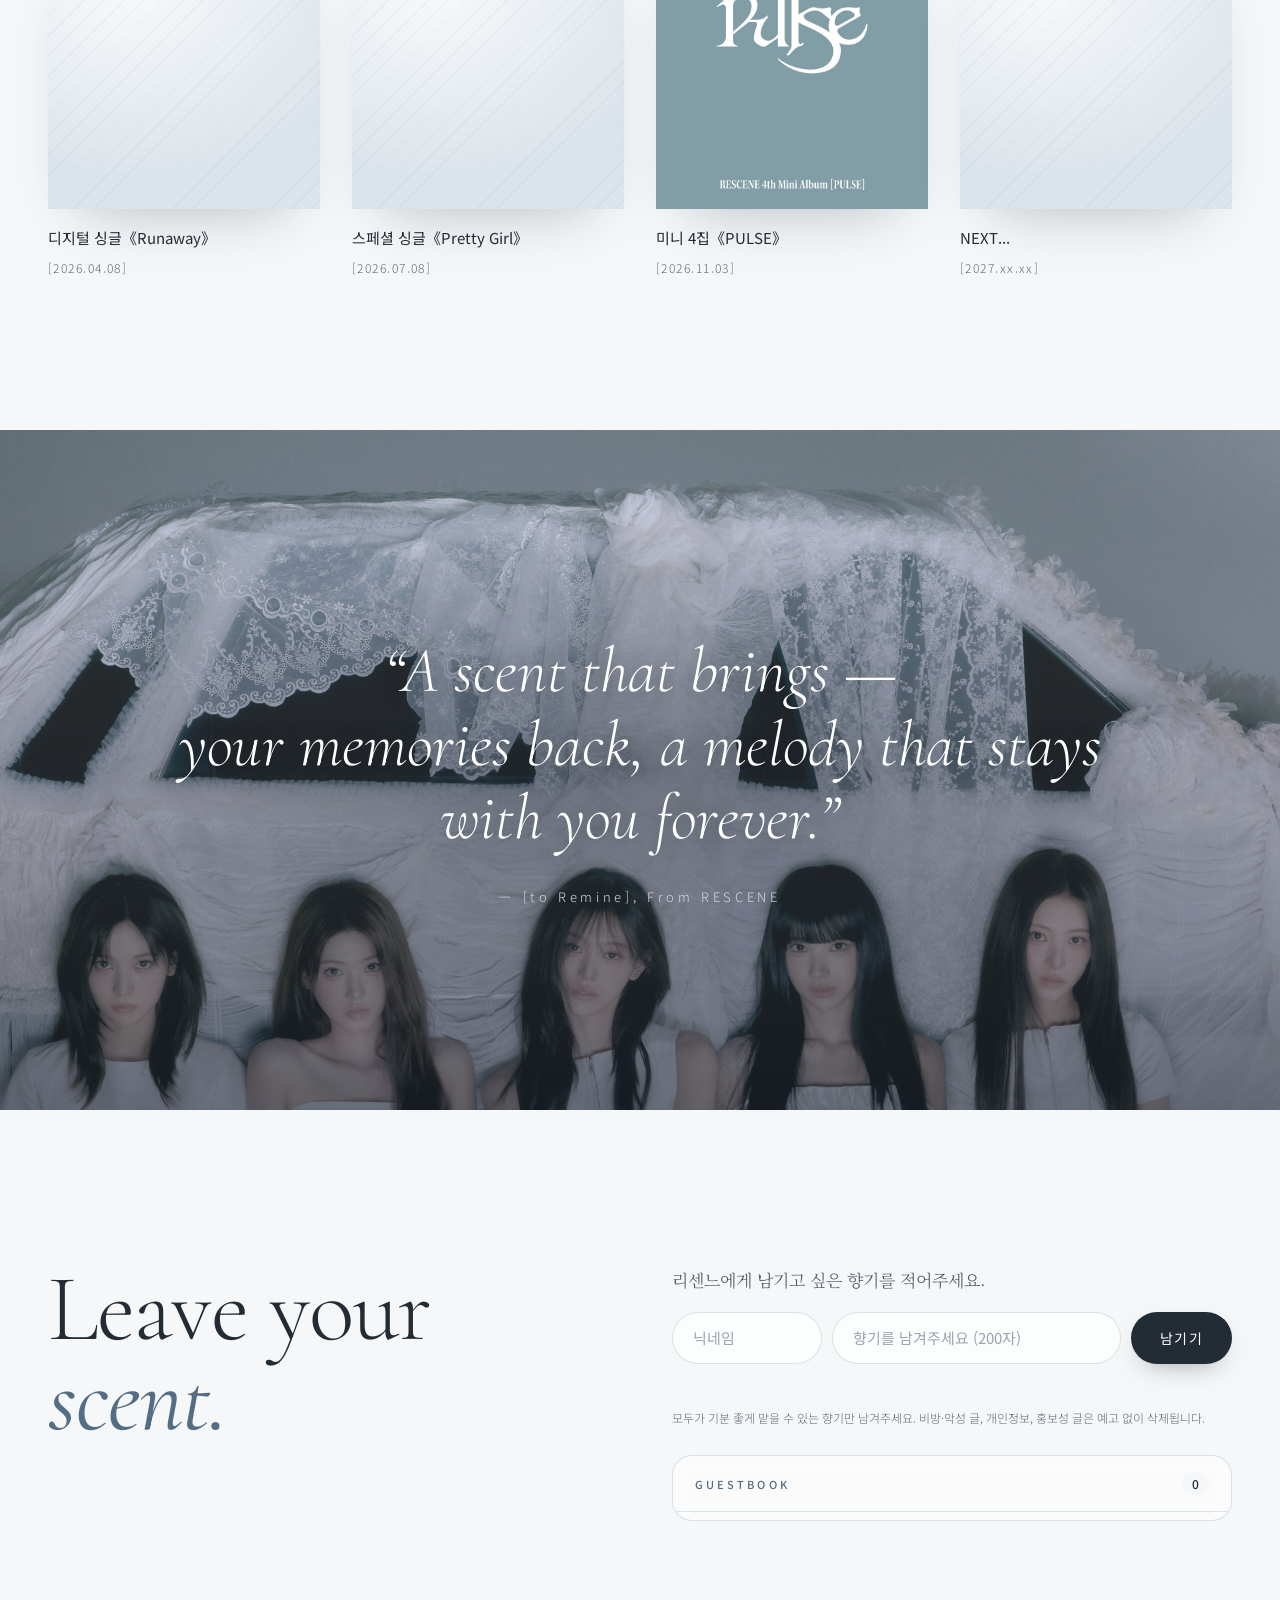
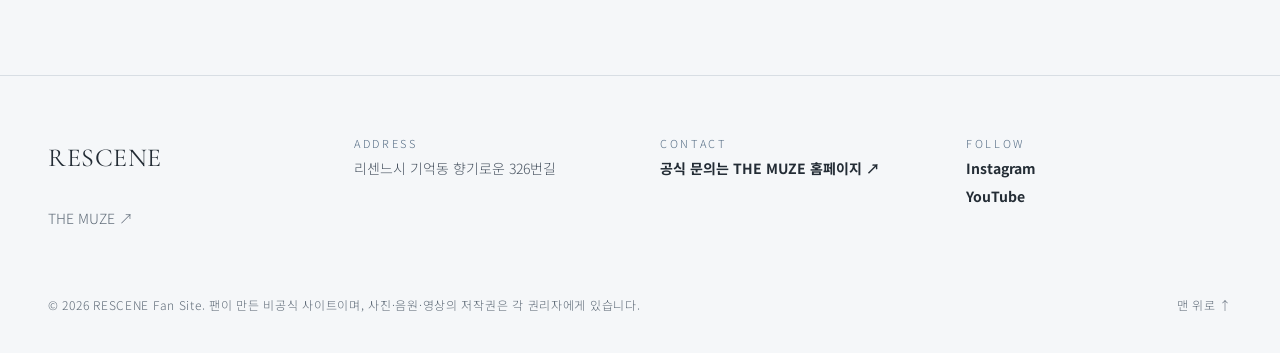
==== commit 61eb5a70: "밝은 화보 대응: 사진 테두리 추가, 인용문 가독성 보강 Co-Authored-By: Claude Opus 5.5 <noreply@anthropic.com> Claude-Sessi" ====
--- a/index.html
+++ b/index.html
@@ -20,7 +20,7 @@
   <link rel="preconnect" href="https://fonts.googleapis.com">
   <link rel="preconnect" href="https://fonts.gstatic.com" crossorigin>
   <link rel="stylesheet" href="https://fonts.googleapis.com/css2?family=Cormorant+Garamond:ital,wght@0,300;0,400;0,500;0,600;1,300;1,400;1,500&family=Noto+Serif+KR:wght@300;400;500;700&family=Noto+Sans+KR:wght@300;400;500;600;700&display=swap">
-  <link rel="stylesheet" href="css/style.css?v=20">
+  <link rel="stylesheet" href="css/style.css?v=21">
   <!-- 대문: 사이트에 처음 들어올 때 + 새로고침할 때마다 표시
        (멤버·소개 페이지에서 메인으로 돌아올 때는 건너뜀) -->
   <script>
--- a/css/style.css
+++ b/css/style.css
@@ -798,3 +798,12 @@
 .lp-mini { background: rgba(250, 251, 252, .9); }
 /* 대문 사운드 버튼 — 밝은 영상 위에서도 보이도록 */
 .intro-sound { background: rgba(35, 44, 53, .28); border-color: rgba(255, 255, 255, .7); backdrop-filter: blur(6px); -webkit-backdrop-filter: blur(6px); }
+/* 밝은 화보(흰 의상·푸른 안개)가 배경에 녹아 경계가 사라지지 않도록 얇은 테두리 */
+.hero-img, .story > .ph, .card .ph, .member-photo, .about-photo, .gallery-grid figure { outline: 1px solid rgba(84, 108, 132, .12); outline-offset: -1px; }
+/* 인용문 — 밝은 레이스·흰 배경 위에서도 글자가 읽히도록 가운데를 한 겹 더 어둡게 */
+.quote-shade {
+  background:
+    radial-gradient(70% 55% at 50% 50%, rgba(30, 38, 47, .38), transparent 75%),
+    linear-gradient(180deg, rgba(210, 222, 232, .22), rgba(35, 44, 53, .62));
+}
+.quote blockquote p { text-shadow: 0 2px 24px rgba(20, 26, 33, .35); }
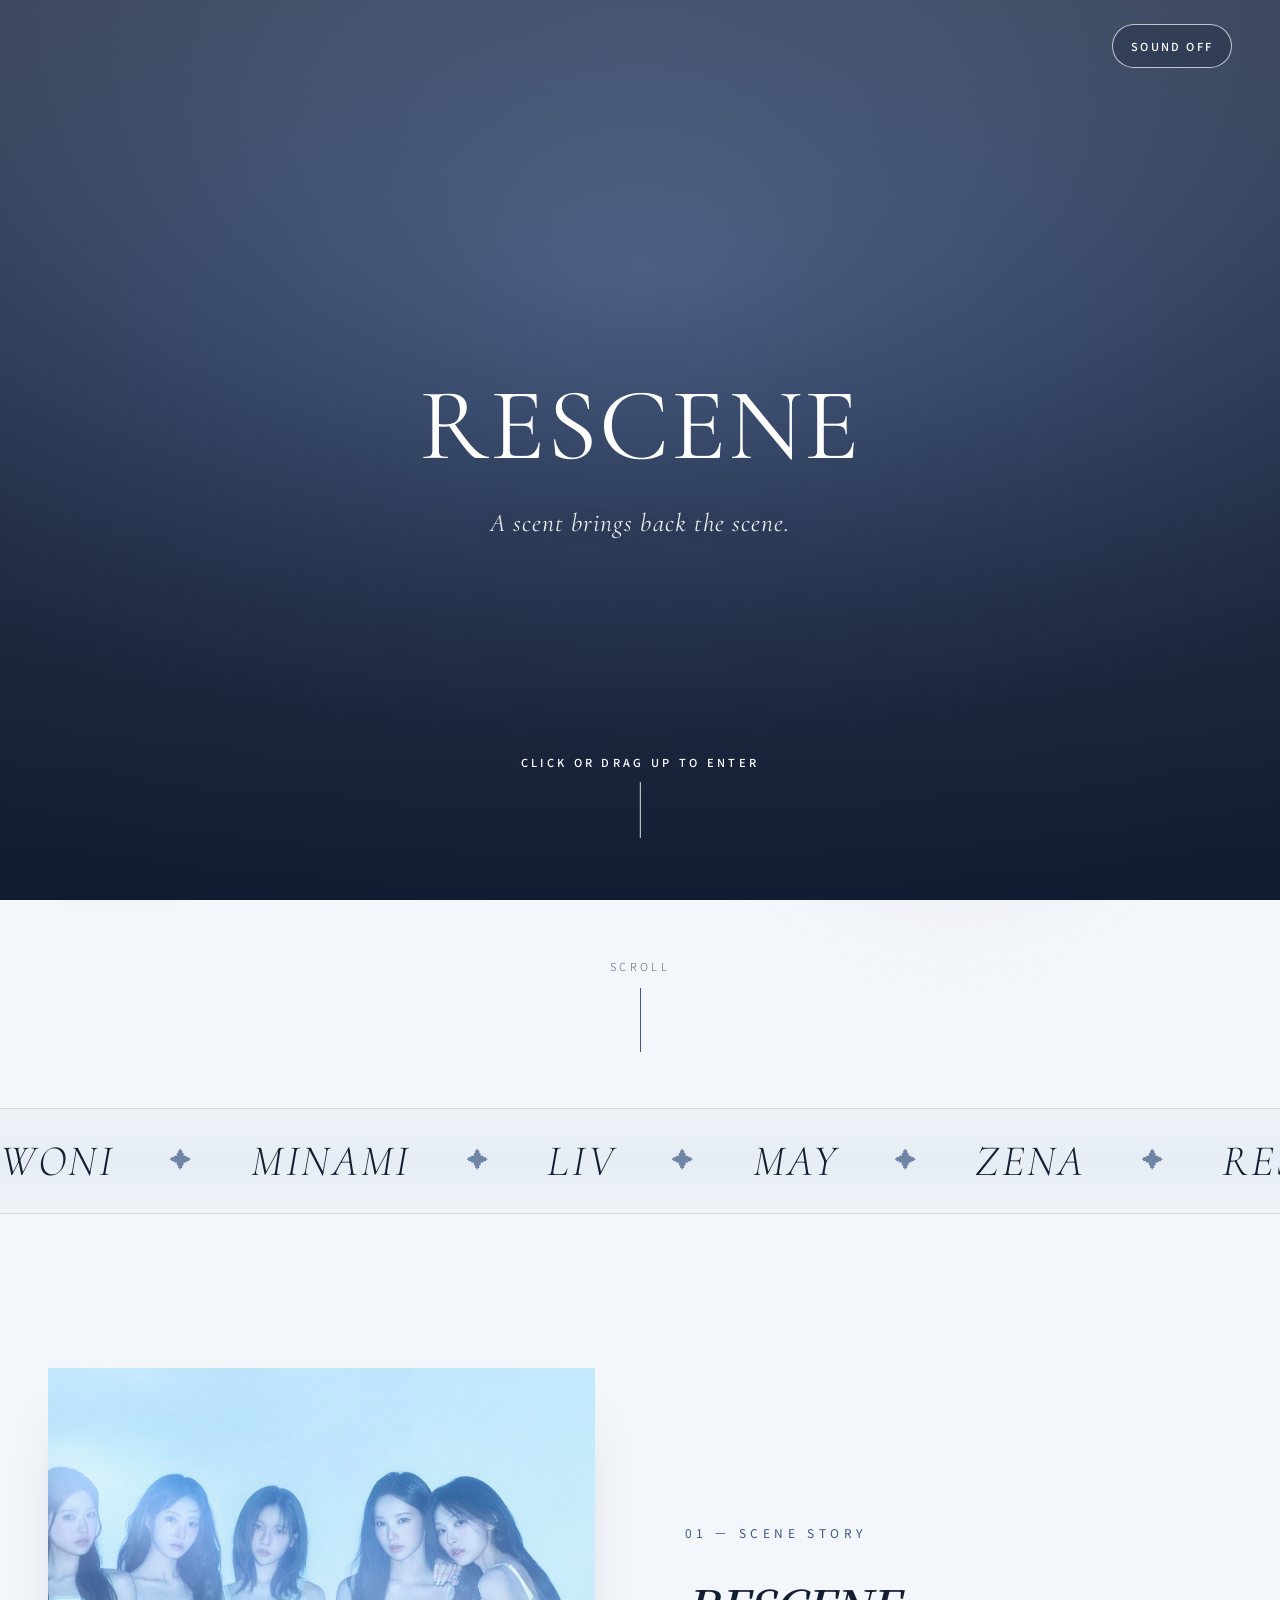
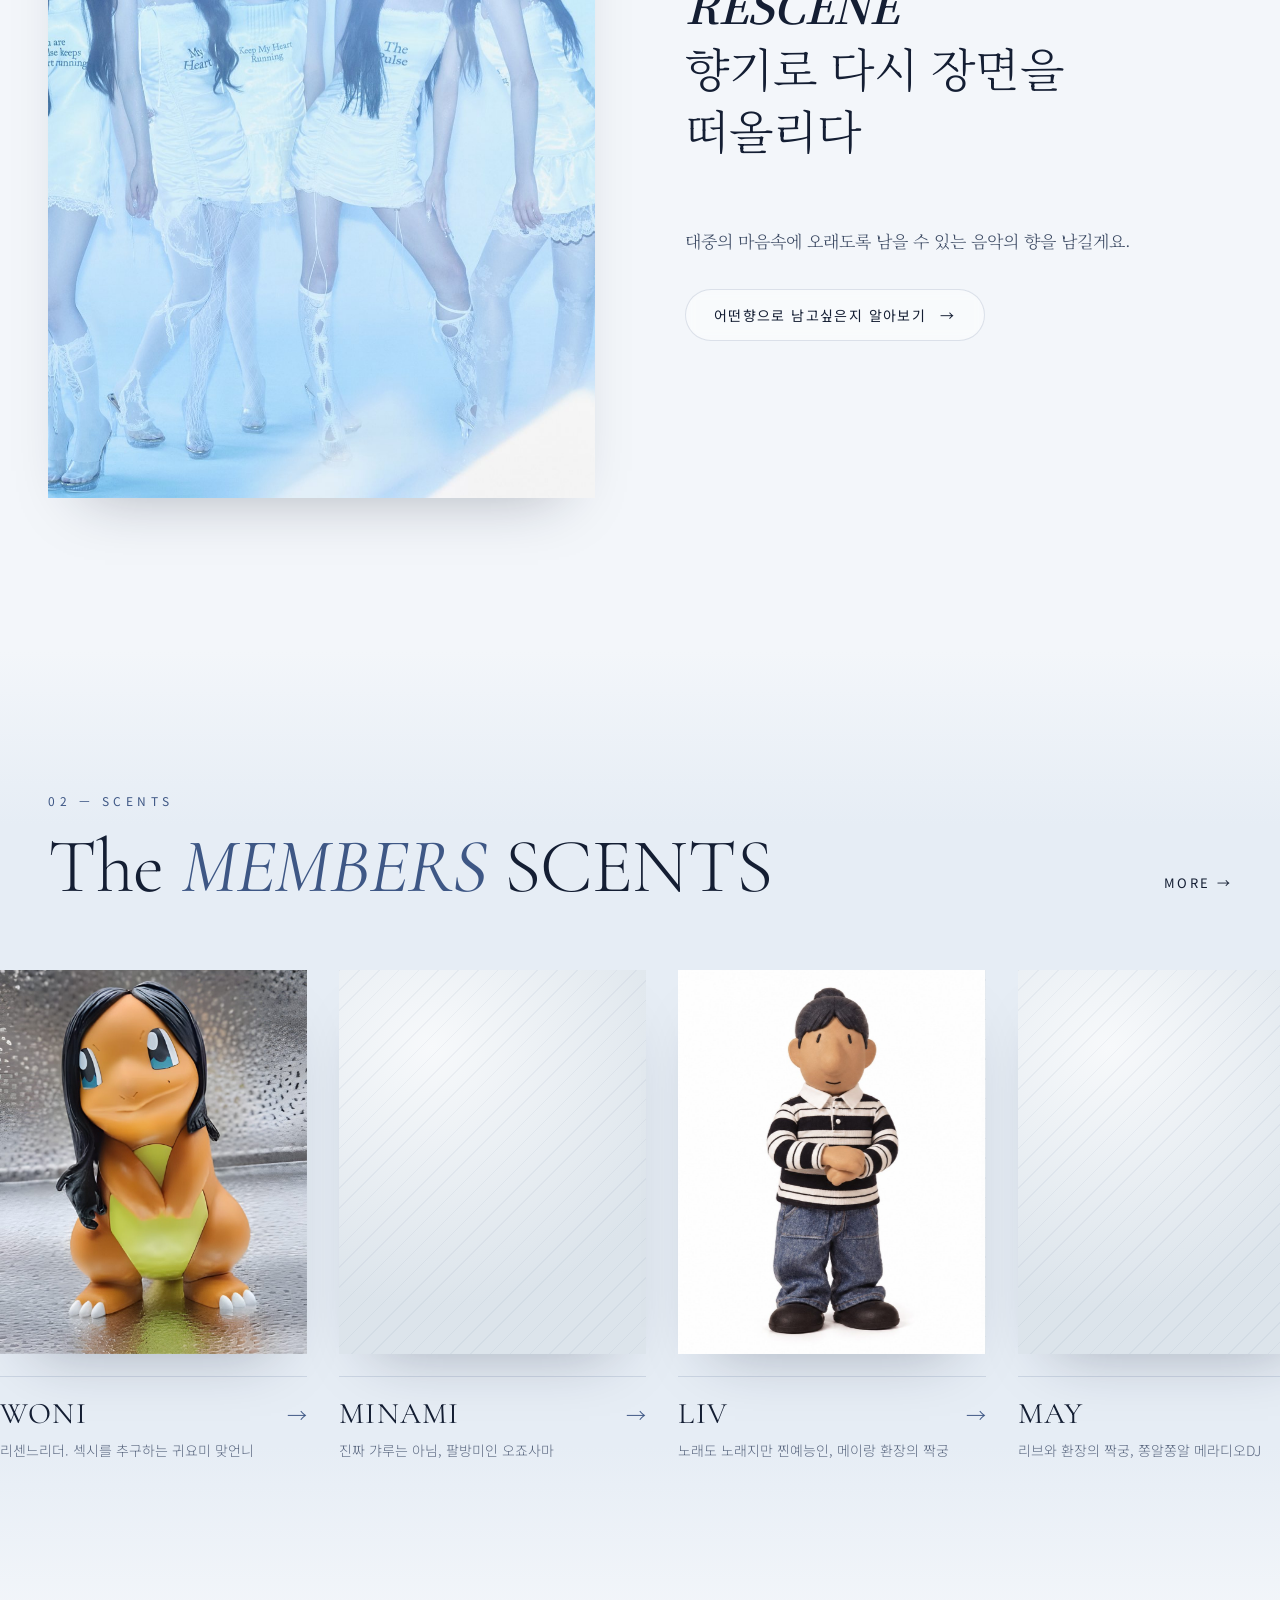
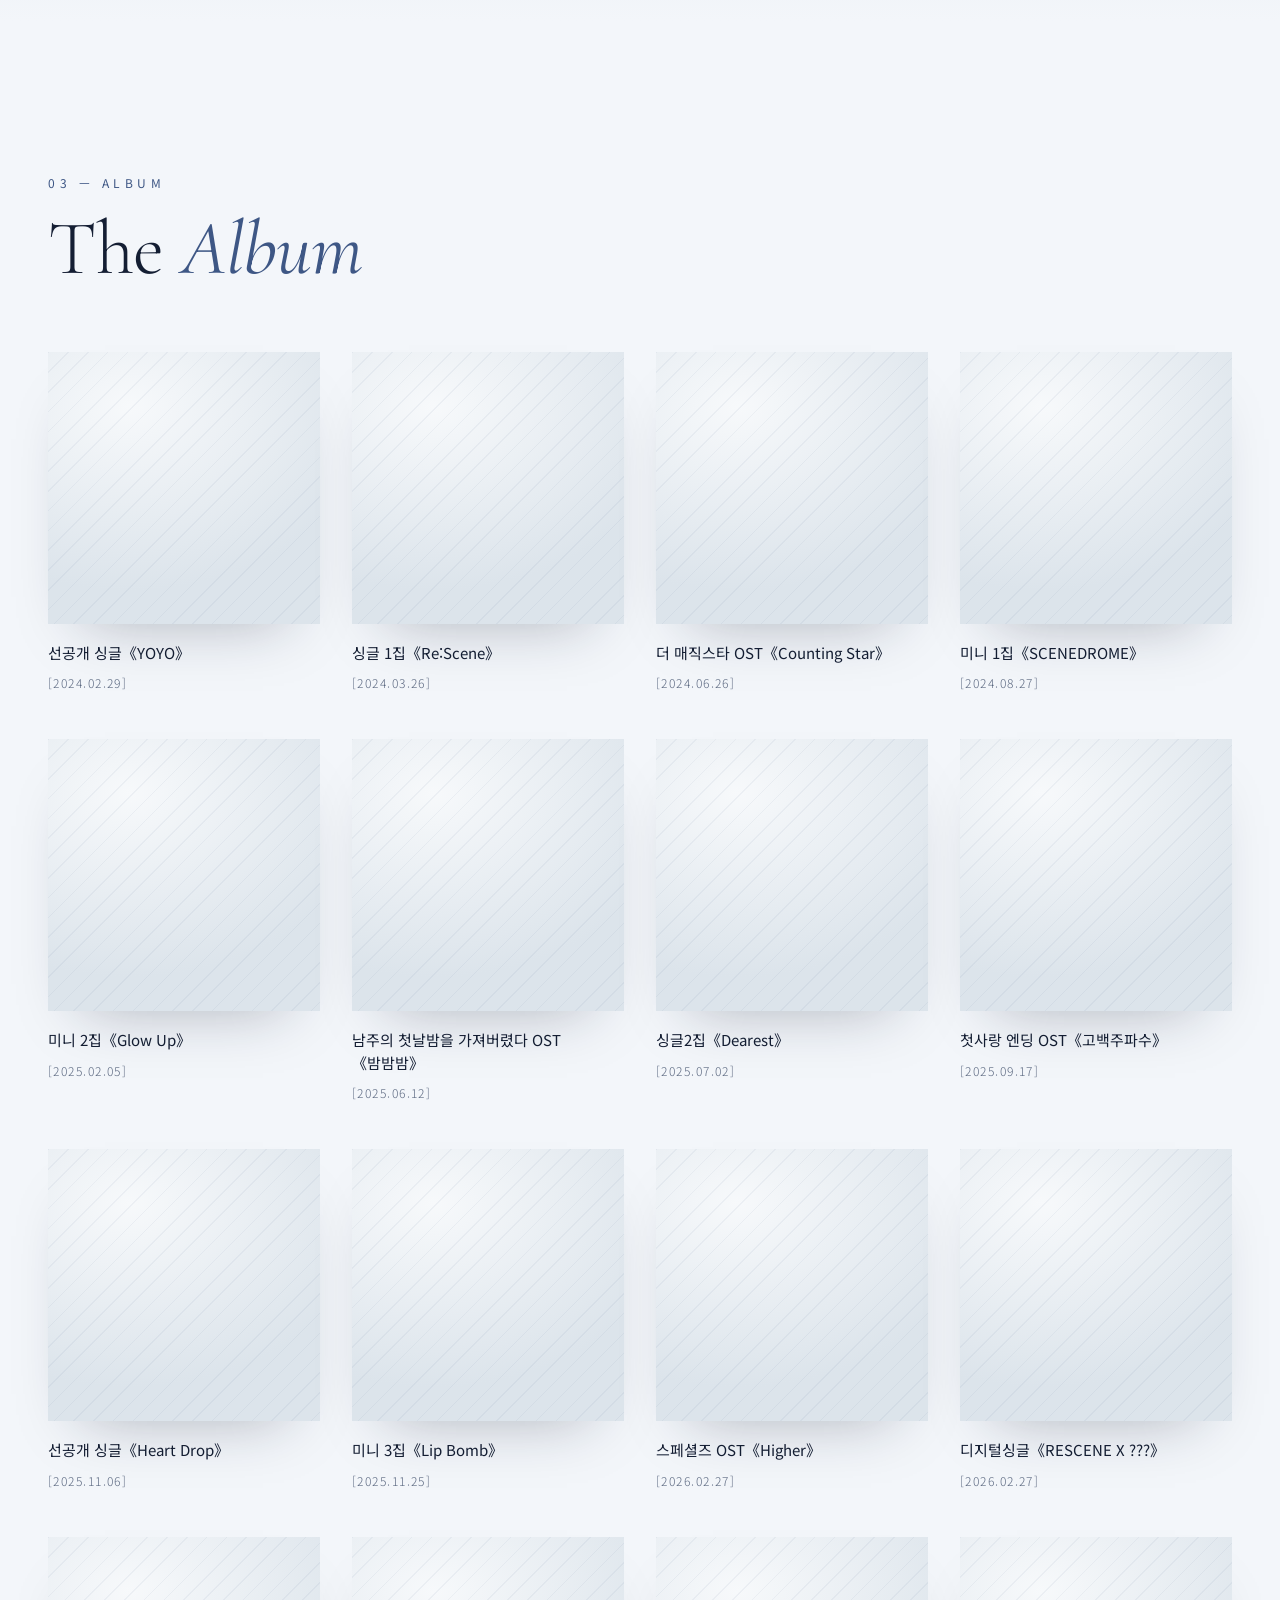
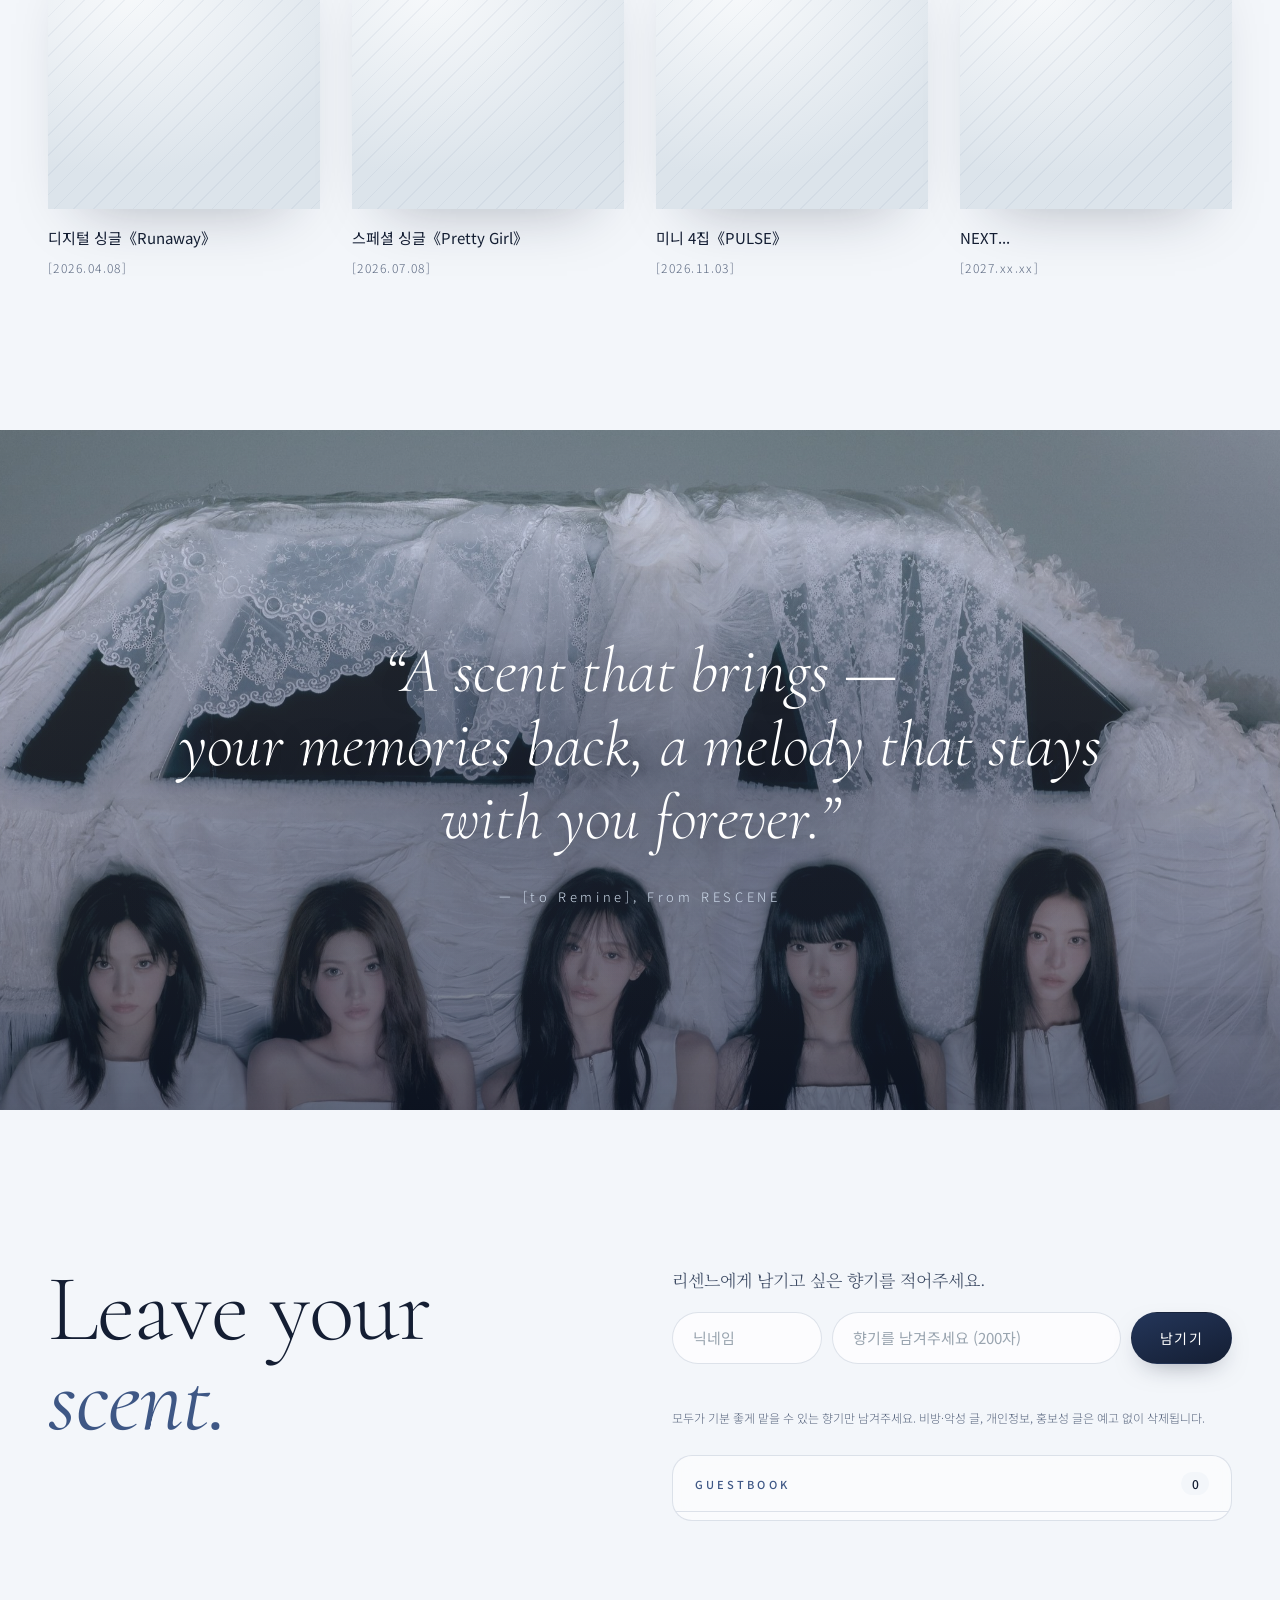
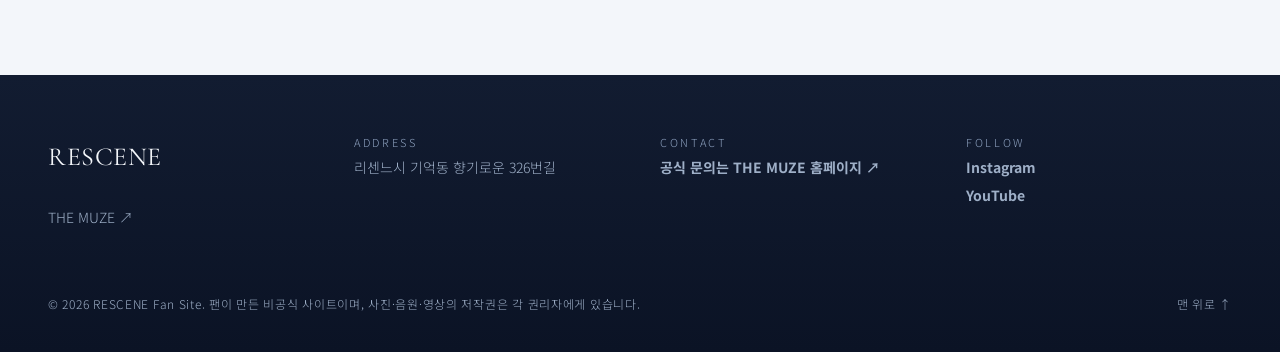
==== commit b198380d: "새 화보 기준으로 색감 재조정, 대문 영상 검은 띠 제거, 사진 용량 최적화 - 팔레트: 슬레이트 그레이 → 미드나잇 네이비(#141E33) + 더스크 코발트(#3E5785)   " ====
--- a/index.html
+++ b/index.html
@@ -20,7 +20,7 @@
   <link rel="preconnect" href="https://fonts.googleapis.com">
   <link rel="preconnect" href="https://fonts.gstatic.com" crossorigin>
   <link rel="stylesheet" href="https://fonts.googleapis.com/css2?family=Cormorant+Garamond:ital,wght@0,300;0,400;0,500;0,600;1,300;1,400;1,500&family=Noto+Serif+KR:wght@300;400;500;700&family=Noto+Sans+KR:wght@300;400;500;600;700&display=swap">
-  <link rel="stylesheet" href="css/style.css?v=21">
+  <link rel="stylesheet" href="css/style.css?v=22">
   <!-- 대문: 사이트에 처음 들어올 때 + 새로고침할 때마다 표시
        (멤버·소개 페이지에서 메인으로 돌아올 때는 건너뜀) -->
   <script>
--- a/css/style.css
+++ b/css/style.css
@@ -3,18 +3,18 @@
    색상은 :root 변수만 바꾸면 전체에 반영됩니다.
    ========================================================= */
 :root {
-  /* ---- Ethereal Guardian 테마 — 저채도 아이스 블루 · 펄 화이트 · 슬레이트 ----
+  /* ---- Ethereal Guardian 테마 — 미드나잇 네이비 · 아이스 블루 · 펄 화이트 ----
      향기 = 보이지 않게 곁에 머무는 것. 안개(헤이즈)와 빛번짐으로 표현합니다. */
-  --ground: #F5F7F9;          /* 기본 배경 (펄 화이트, 살짝 차가운 톤) */
-  --ground-2: #E9EEF2;        /* 구분 섹션 배경 (아이스 헤이즈) */
-  --ink: #232C35;             /* 본문 글자 (딥 슬레이트) */
-  --ink-soft: #4A5562;        /* 보조 글자 */
-  --muted: #5E6A77;           /* 흐린 글자 */
-  --line: rgba(84, 108, 132, .18);   /* 구분선 */
-  --accent: #546C84;          /* 포인트 색상 (더스티 스틸 블루) */
-  --accent-soft: #D3DDE6;     /* 연한 블루 그레이 (배경·장식용) */
-  --halo: #DCD9E8;            /* 라일락 그레이 빛번짐 (이미지 2의 보랏빛) */
-  --placeholder: #E4EAEF;     /* 이미지 자리 배경 */
+  --ground: #F3F6FA;          /* 기본 배경 (펄 화이트, 얼음빛) */
+  --ground-2: #E6EDF5;        /* 구분 섹션 배경 (아이스 헤이즈) */
+  --ink: #141E33;             /* 본문 글자 (미드나잇 네이비 — 프로필 사진의 어둠) */
+  --ink-soft: #3C4A63;        /* 보조 글자 */
+  --muted: #5B6880;           /* 흐린 글자 */
+  --line: rgba(62, 87, 133, .16);   /* 구분선 */
+  --accent: #3E5785;          /* 포인트 색상 (더스크 코발트 — 채도 낮춘 남청) */
+  --accent-soft: #CFDCEC;     /* 연한 블루 그레이 (배경·장식용) */
+  --halo: #DCD9EC;            /* 라일락 그레이 빛번짐 (이미지 2의 보랏빛) */
+  --placeholder: #E2E9F2;     /* 이미지 자리 배경 */
   --logo-filter: brightness(0) saturate(0) opacity(.86);  /* 핑크 로고 → 슬레이트 단색 */
 
   --f-en: 'Cormorant Garamond', 'Cormorant', 'Times New Roman', serif;
@@ -105,7 +105,7 @@
 .ph::before {
   content: ''; position: absolute; inset: 0;
   background:
-    repeating-linear-gradient(135deg, rgba(84, 108, 132,.06) 0 1px, transparent 1px 14px),
+    repeating-linear-gradient(135deg, rgba(62, 87, 133,.06) 0 1px, transparent 1px 14px),
     radial-gradient(120% 90% at 30% 20%, #F7F9FB 0%, #DCE4EB 75%);
 }
 .ph::after {
@@ -187,14 +187,14 @@
 .album { display: flex; flex-direction: column; gap: 10px; }
 .album-cover { aspect-ratio: 1 / 1; margin-bottom: 8px; transition: transform .6s var(--ease-out), box-shadow .6s var(--ease-out); }
 .album-cover::before, .album-cover .ph-media { transition: transform 1.2s var(--ease-out); }
-.album:hover .album-cover { transform: translateY(-6px); box-shadow: 0 24px 48px -24px rgba(84, 108, 132,.45); }
+.album:hover .album-cover { transform: translateY(-6px); box-shadow: 0 24px 48px -24px rgba(62, 87, 133,.45); }
 .album:hover .album-cover::before, .album:hover .album-cover .ph-media { transform: scale(1.05); }
 .album-title { margin: 0; font-family: var(--f-sans); font-size: 15px; font-weight: 500; line-height: 1.5; word-break: keep-all; }   /* 고딕체 */
 .album-date { margin: 0; font-size: 12px; letter-spacing: .12em; color: var(--muted); }
 
 /* ---------- QUOTE ---------- */
 .quote { min-height: 680px; display: flex; align-items: center; justify-content: center; }
-.quote-shade { position: absolute; inset: 0; background: linear-gradient(180deg, rgba(84, 108, 132,.35), rgba(35, 44, 53,.62)); }
+.quote-shade { position: absolute; inset: 0; background: linear-gradient(180deg, rgba(62, 87, 133,.35), rgba(20, 30, 51,.62)); }
 .quote blockquote { position: relative; z-index: 1; margin: 0; padding: 0 24px; max-width: 980px; text-align: center; display: flex; flex-direction: column; gap: 32px; align-items: center; }
 .quote blockquote p { margin: 0; font-size: clamp(36px, 5vw, 72px); line-height: 1.15; font-style: italic; font-weight: 400; }
 .quote cite { font-style: normal; font-size: 13px; letter-spacing: .28em; color: var(--accent); }
@@ -209,7 +209,7 @@
 .contact-title em { color: var(--accent); }
 .field { display: flex; flex-direction: column; gap: 10px; }
 .field label { font-size: 12px; letter-spacing: .2em; color: var(--muted); }
-.field-row { display: flex; flex-wrap: wrap; gap: 12px; border-bottom: 1px solid rgba(35, 44, 53,.28); padding-bottom: 10px; transition: border-color .3s; }
+.field-row { display: flex; flex-wrap: wrap; gap: 12px; border-bottom: 1px solid rgba(20, 30, 51,.28); padding-bottom: 10px; transition: border-color .3s; }
 .field-row:focus-within { border-color: var(--accent); }
 .field input { flex: 1 1 220px; min-height: 48px; background: transparent; border: 0; outline: none; color: var(--ink); font: 300 18px var(--f-sans); }
 .field input::placeholder { color: #9AA5B0; }
@@ -357,7 +357,7 @@
 .intro.is-snapping { transition: transform .5s var(--ease-out); }
 
 .intro-video { position: absolute; inset: 0; width: 100%; height: 100%; object-fit: cover; pointer-events: none; }
-.intro-shade { position: absolute; inset: 0; background: linear-gradient(180deg, rgba(84, 108, 132,.10) 0%, rgba(84, 108, 132,.05) 45%, rgba(35, 44, 53,.55) 100%); pointer-events: none; }
+.intro-shade { position: absolute; inset: 0; background: linear-gradient(180deg, rgba(62, 87, 133,.10) 0%, rgba(62, 87, 133,.05) 45%, rgba(20, 30, 51,.55) 100%); pointer-events: none; }
 
 .intro-center {
   position: absolute; inset: 0; display: flex; flex-direction: column; align-items: center; justify-content: center; gap: 20px;
@@ -402,12 +402,12 @@
 .profile-table th, .profile-table td { padding: 16px 18px; border-bottom: 1px solid var(--line); text-align: left; vertical-align: top; line-height: 1.7; }
 .profile-table th {
   width: 112px; white-space: nowrap;
-  background: rgba(84, 108, 132, .07);              /* 포인트 색을 옅게 */
+  background: rgba(62, 87, 133, .07);              /* 포인트 색을 옅게 */
   color: var(--accent); font-weight: 500; font-size: 13px; letter-spacing: .08em;
 }
 .profile-table td { color: var(--ink); word-break: keep-all; white-space: pre-line; }   /* \n 줄바꿈 반영 */
 .profile-table tr { transition: background .3s; }
-.profile-table tr:hover td { background: rgba(84, 108, 132, .04); }
+.profile-table tr:hover td { background: rgba(62, 87, 133, .04); }
 @media (max-width: 480px) {
   .profile-table th { width: 84px; padding: 14px 12px; }
   .profile-table td { padding: 14px 12px; font-size: 14px; }
@@ -431,7 +431,7 @@
 .quote cite { color: var(--accent-soft); }
 
 /* 대문: 아이스 블루 그라데이션 + 흰 글자 (동영상이 없을 때도 보이도록) */
-.intro-active .intro, .intro.is-leaving { background: linear-gradient(170deg, #E6ECF1 0%, #AEBBC8 50%, #5D6B79 100%); }
+.intro-active .intro, .intro.is-leaving { background: radial-gradient(120% 90% at 50% 30%, #3A5078 0%, #16213A 60%, #0A1124 100%); }
 .intro-center, .intro-tag, .intro-logo .logo-text { color: #fff; }
 .intro-tag { color: rgba(255,255,255,.9); }
 .intro-enter { color: #fff; }
@@ -442,7 +442,7 @@
 /* 멤버 흐름 띠·카드 등 아이스 헤이즈 포인트 */
 .collection { background: var(--ground-2); }
 .marquee { background: var(--ground-2); }
-.badge { box-shadow: 0 10px 30px -12px rgba(84, 108, 132,.35); }
+.badge { box-shadow: 0 10px 30px -12px rgba(62, 87, 133,.35); }
 
 /* =========================================================
    ABOUT PAGE (about.html) — 리센느 소개
@@ -460,7 +460,7 @@
 /* 배경 어둡게 */
 .lp-backdrop {
   position: fixed; inset: 0; z-index: 89;
-  background: rgba(35, 44, 53, .35); backdrop-filter: blur(3px); -webkit-backdrop-filter: blur(3px);
+  background: rgba(20, 30, 51, .35); backdrop-filter: blur(3px); -webkit-backdrop-filter: blur(3px);
   opacity: 0; pointer-events: none; transition: opacity .5s ease;
 }
 .lp.is-open .lp-backdrop { opacity: 1; pointer-events: auto; }
@@ -477,7 +477,7 @@
 }
 /* 곡이 많아 패널이 길어져도 커버·LP 영역이 줄어들지 않게 (줄어들면 커버가 앨범 제목을 덮음) */
 .lp-panel > * { flex-shrink: 0; }
-.lp.is-open .lp-panel { transform: none; visibility: visible; transition: transform .7s var(--ease-io), visibility 0s, box-shadow .7s; box-shadow: -24px 0 60px -30px rgba(84, 108, 132, .45); }
+.lp.is-open .lp-panel { transform: none; visibility: visible; transition: transform .7s var(--ease-io), visibility 0s, box-shadow .7s; box-shadow: -24px 0 60px -30px rgba(62, 87, 133, .45); }
 .lp-close {
   align-self: flex-end; width: 44px; height: 44px; display: grid; place-items: center;
   background: none; border: 1px solid var(--line); border-radius: 50%; color: var(--ink); cursor: pointer;
@@ -490,7 +490,7 @@
 .lp-sleeve {
   position: absolute; left: 0; top: 0; z-index: 2; width: var(--sz); height: var(--sz); overflow: hidden;
   background: linear-gradient(135deg, #C9D4DE, var(--accent));
-  box-shadow: 0 22px 40px -20px rgba(84, 108, 132, .6);
+  box-shadow: 0 22px 40px -20px rgba(62, 87, 133, .6);
 }
 .lp-sleeve-img, .lp-label-img, .lp-mini-img { width: 100%; height: 100%; object-fit: cover; display: block; }
 
@@ -549,7 +549,7 @@
 .lp-btn { display: grid; place-items: center; width: 44px; height: 44px; border-radius: 50%; border: 0; background: none; color: var(--ink); cursor: pointer; }
 .lp-btn svg { width: 20px; height: 20px; }
 .lp-btn:hover { color: var(--accent); }
-.lp-play { width: 56px; height: 56px; background: var(--accent); color: #fff; box-shadow: 0 10px 22px -10px rgba(84, 108, 132, .8); }
+.lp-play { width: 56px; height: 56px; background: var(--accent); color: #fff; box-shadow: 0 10px 22px -10px rgba(62, 87, 133, .8); }
 .lp-play:hover { background: var(--ink); color: #fff; }
 .lp-play svg { width: 24px; height: 24px; }
 .lp-status { margin: 0; font-size: 12px; color: var(--accent); word-break: break-all; }
@@ -597,7 +597,7 @@
   display: none; align-items: center; gap: 12px; max-width: min(260px, calc(100vw - 40px));
   min-height: 56px; padding: 6px 18px 6px 6px; border-radius: 999px;
   background: rgba(255, 255, 255, .92); border: 1px solid var(--line); cursor: pointer;
-  box-shadow: 0 16px 36px -18px rgba(84, 108, 132, .6); backdrop-filter: blur(10px);
+  box-shadow: 0 16px 36px -18px rgba(62, 87, 133, .6); backdrop-filter: blur(10px);
   animation: fadeUp .6s var(--ease-out) both;
 }
 .lp.has-track:not(.is-open) .lp-mini { display: inline-flex; }
@@ -672,7 +672,7 @@
   transition: border-color .3s, box-shadow .3s;
 }
 .gb-row input::placeholder { color: #9AA5B0; }
-.gb-row input:focus { border-color: var(--accent); box-shadow: 0 0 0 4px rgba(84, 108, 132, .12); }
+.gb-row input:focus { border-color: var(--accent); box-shadow: 0 0 0 4px rgba(62, 87, 133, .12); }
 .gb-name { flex: 0 1 150px; min-width: 0; }
 .gb-msg { flex: 1 1 260px; min-width: 0; }
 .gb-submit:disabled { opacity: .6; cursor: wait; }
@@ -732,7 +732,7 @@
 body {
   background:
     radial-gradient(60vw 50vw at 88% -6%, rgba(220, 217, 232, .55), transparent 70%),   /* 라일락 빛번짐 */
-    radial-gradient(55vw 45vw at -8% 38%, rgba(200, 214, 226, .45), transparent 70%),   /* 아이스 블루 안개 */
+    radial-gradient(55vw 45vw at -8% 38%, rgba(196, 222, 242, .45), transparent 70%),   /* 아이스 블루 안개 */
     var(--ground);
   background-attachment: fixed;
 }
@@ -753,8 +753,8 @@
 
 /* 버튼 — 꽉 찬 색 대신 반투명 유리 + 빛 */
 .btn { font-weight: 400; letter-spacing: .1em; }
-.btn-solid { background: var(--ink); box-shadow: 0 10px 28px -14px rgba(35, 44, 53, .55); }
-.btn-solid:hover { background: var(--accent); box-shadow: 0 12px 32px -10px rgba(84, 108, 132, .6); }
+.btn-solid { background: var(--ink); box-shadow: 0 10px 28px -14px rgba(20, 30, 51, .55); }
+.btn-solid:hover { background: var(--accent); box-shadow: 0 12px 32px -10px rgba(62, 87, 133, .6); }
 .btn-ghost { background: rgba(255, 255, 255, .45); backdrop-filter: blur(6px); -webkit-backdrop-filter: blur(6px); }
 
 /* 헤더 — 반투명 안개 유리 */
@@ -769,22 +769,22 @@
   filter: blur(24px);
 }
 .hero-img, .story > .ph, .card .ph, .album-cover, .member-photo, .about-photo, .gallery-grid figure {
-  box-shadow: 0 30px 60px -36px rgba(35, 44, 53, .35);
-}
-.album:hover .album-cover { box-shadow: 0 28px 56px -24px rgba(84, 108, 132, .5), 0 0 0 1px rgba(255, 255, 255, .6); }
-.badge { background: rgba(250, 251, 252, .9); backdrop-filter: blur(8px); -webkit-backdrop-filter: blur(8px); box-shadow: 0 0 0 1px rgba(255,255,255,.8), 0 16px 40px -16px rgba(84, 108, 132, .45); }
+  box-shadow: 0 30px 60px -36px rgba(20, 30, 51, .35);
+}
+.album:hover .album-cover { box-shadow: 0 28px 56px -24px rgba(62, 87, 133, .5), 0 0 0 1px rgba(255, 255, 255, .6); }
+.badge { background: rgba(250, 251, 252, .9); backdrop-filter: blur(8px); -webkit-backdrop-filter: blur(8px); box-shadow: 0 0 0 1px rgba(255,255,255,.8), 0 16px 40px -16px rgba(62, 87, 133, .45); }
 
 /* 구분 띠 — 위아래로 흐려지는 안개 */
 .marquee { background: linear-gradient(180deg, rgba(233, 238, 242, .4), var(--ground-2) 50%, rgba(233, 238, 242, .4)); }
 .collection { background: linear-gradient(180deg, var(--ground) 0%, var(--ground-2) 18%, var(--ground-2) 82%, var(--ground) 100%); }
 
 /* 인용문 — 차가운 새벽빛 */
-.quote-shade { background: linear-gradient(180deg, rgba(210, 222, 232, .28), rgba(35, 44, 53, .66)); }
+.quote-shade { background: linear-gradient(180deg, rgba(210, 222, 232, .28), rgba(20, 30, 51, .66)); }
 
 /* 대문 — 로고를 흰 빛으로 */
 .intro-logo .logo-img { filter: brightness(0) invert(1) drop-shadow(0 0 18px rgba(255, 255, 255, .55)); }
-.intro-tag { font-size: clamp(18px, 2vw, 26px); letter-spacing: .04em; text-shadow: 0 1px 14px rgba(35, 44, 53, .35); }
-.intro-shade { background: linear-gradient(180deg, rgba(220, 228, 236, .18) 0%, rgba(200, 212, 224, .08) 45%, rgba(35, 44, 53, .55) 100%); }
+.intro-tag { font-size: clamp(18px, 2vw, 26px); letter-spacing: .04em; text-shadow: 0 1px 14px rgba(20, 30, 51, .35); }
+.intro-shade { background: linear-gradient(180deg, rgba(220, 228, 236, .18) 0%, rgba(200, 212, 224, .08) 45%, rgba(20, 30, 51, .55) 100%); }
 
 /* 방명록 */
 .gb-board { background: rgba(255, 255, 255, .55); backdrop-filter: blur(10px); -webkit-backdrop-filter: blur(10px); }
@@ -792,18 +792,37 @@
 .gb-avatar { background: linear-gradient(140deg, #EEF2F6, var(--accent-soft)); }
 
 /* LP 플레이어 */
-.lp-sleeve, .lp-label { background: linear-gradient(135deg, #DDE4EB, var(--accent)); }
+.lp-sleeve, .lp-label { background: linear-gradient(135deg, #BFD9EE, var(--accent) 60%, var(--ink)); }
 .lp-play { background: var(--ink); }
 .lp-play:hover { background: var(--accent); }
 .lp-mini { background: rgba(250, 251, 252, .9); }
 /* 대문 사운드 버튼 — 밝은 영상 위에서도 보이도록 */
-.intro-sound { background: rgba(35, 44, 53, .28); border-color: rgba(255, 255, 255, .7); backdrop-filter: blur(6px); -webkit-backdrop-filter: blur(6px); }
+.intro-sound { background: rgba(20, 30, 51, .28); border-color: rgba(255, 255, 255, .7); backdrop-filter: blur(6px); -webkit-backdrop-filter: blur(6px); }
 /* 밝은 화보(흰 의상·푸른 안개)가 배경에 녹아 경계가 사라지지 않도록 얇은 테두리 */
-.hero-img, .story > .ph, .card .ph, .member-photo, .about-photo, .gallery-grid figure { outline: 1px solid rgba(84, 108, 132, .12); outline-offset: -1px; }
+.hero-img, .story > .ph, .card .ph, .member-photo, .about-photo, .gallery-grid figure { outline: 1px solid rgba(62, 87, 133, .12); outline-offset: -1px; }
 /* 인용문 — 밝은 레이스·흰 배경 위에서도 글자가 읽히도록 가운데를 한 겹 더 어둡게 */
 .quote-shade {
   background:
-    radial-gradient(70% 55% at 50% 50%, rgba(30, 38, 47, .38), transparent 75%),
-    linear-gradient(180deg, rgba(210, 222, 232, .22), rgba(35, 44, 53, .62));
-}
-.quote blockquote p { text-shadow: 0 2px 24px rgba(20, 26, 33, .35); }
+    radial-gradient(70% 55% at 50% 50%, rgba(14, 22, 42, .38), transparent 75%),
+    linear-gradient(180deg, rgba(210, 222, 232, .22), rgba(20, 30, 51, .62));
+}
+.quote blockquote p { text-shadow: 0 2px 24px rgba(10, 16, 32, .35); }
+
+/* =========================================================
+   새 화보 기준 보정 (프로필: 미드나잇 네이비 + 아이스 하이라이트)
+   ========================================================= */
+/* 버튼 — 네이비 바탕에 얼음빛 하이라이트 */
+.btn-solid { background: linear-gradient(160deg, #24365A, var(--ink)); }
+.btn-solid:hover { background: linear-gradient(160deg, #4A6496, var(--accent)); }
+.hero-title em, .contact-title em, .h2-en em { color: var(--accent); }
+
+/* 사진 그림자 — 남색 계열로 (회색 그림자는 푸른 사진 옆에서 탁해 보임) */
+.album:hover .album-cover { box-shadow: 0 28px 56px -24px rgba(62, 87, 133, .55), 0 0 0 1px rgba(255, 255, 255, .6); }
+
+/* 하단 — 프로필 사진의 깊은 어둠을 받아 한 번 가라앉히기 */
+.footer { background: linear-gradient(180deg, #121C31, #0B1325); border-top: 0; color: #C9D6E8; }
+.footer .footer-col, .footer .footer-col a, .footer .footer-sns a, .footer .footer-bottom, .footer .footer-bottom a, .footer .footer-brand { color: #9FB0C8; }
+.footer .footer-col a:hover, .footer .footer-sns a:hover, .footer .footer-bottom a:hover, .footer .footer-brand:hover { color: #FFFFFF; }
+.footer .footer-label { color: #8EA2C0; }
+.footer .logo-img { filter: brightness(0) invert(1) opacity(.92); }
+.footer .logo-text { color: #F3F6FA; }
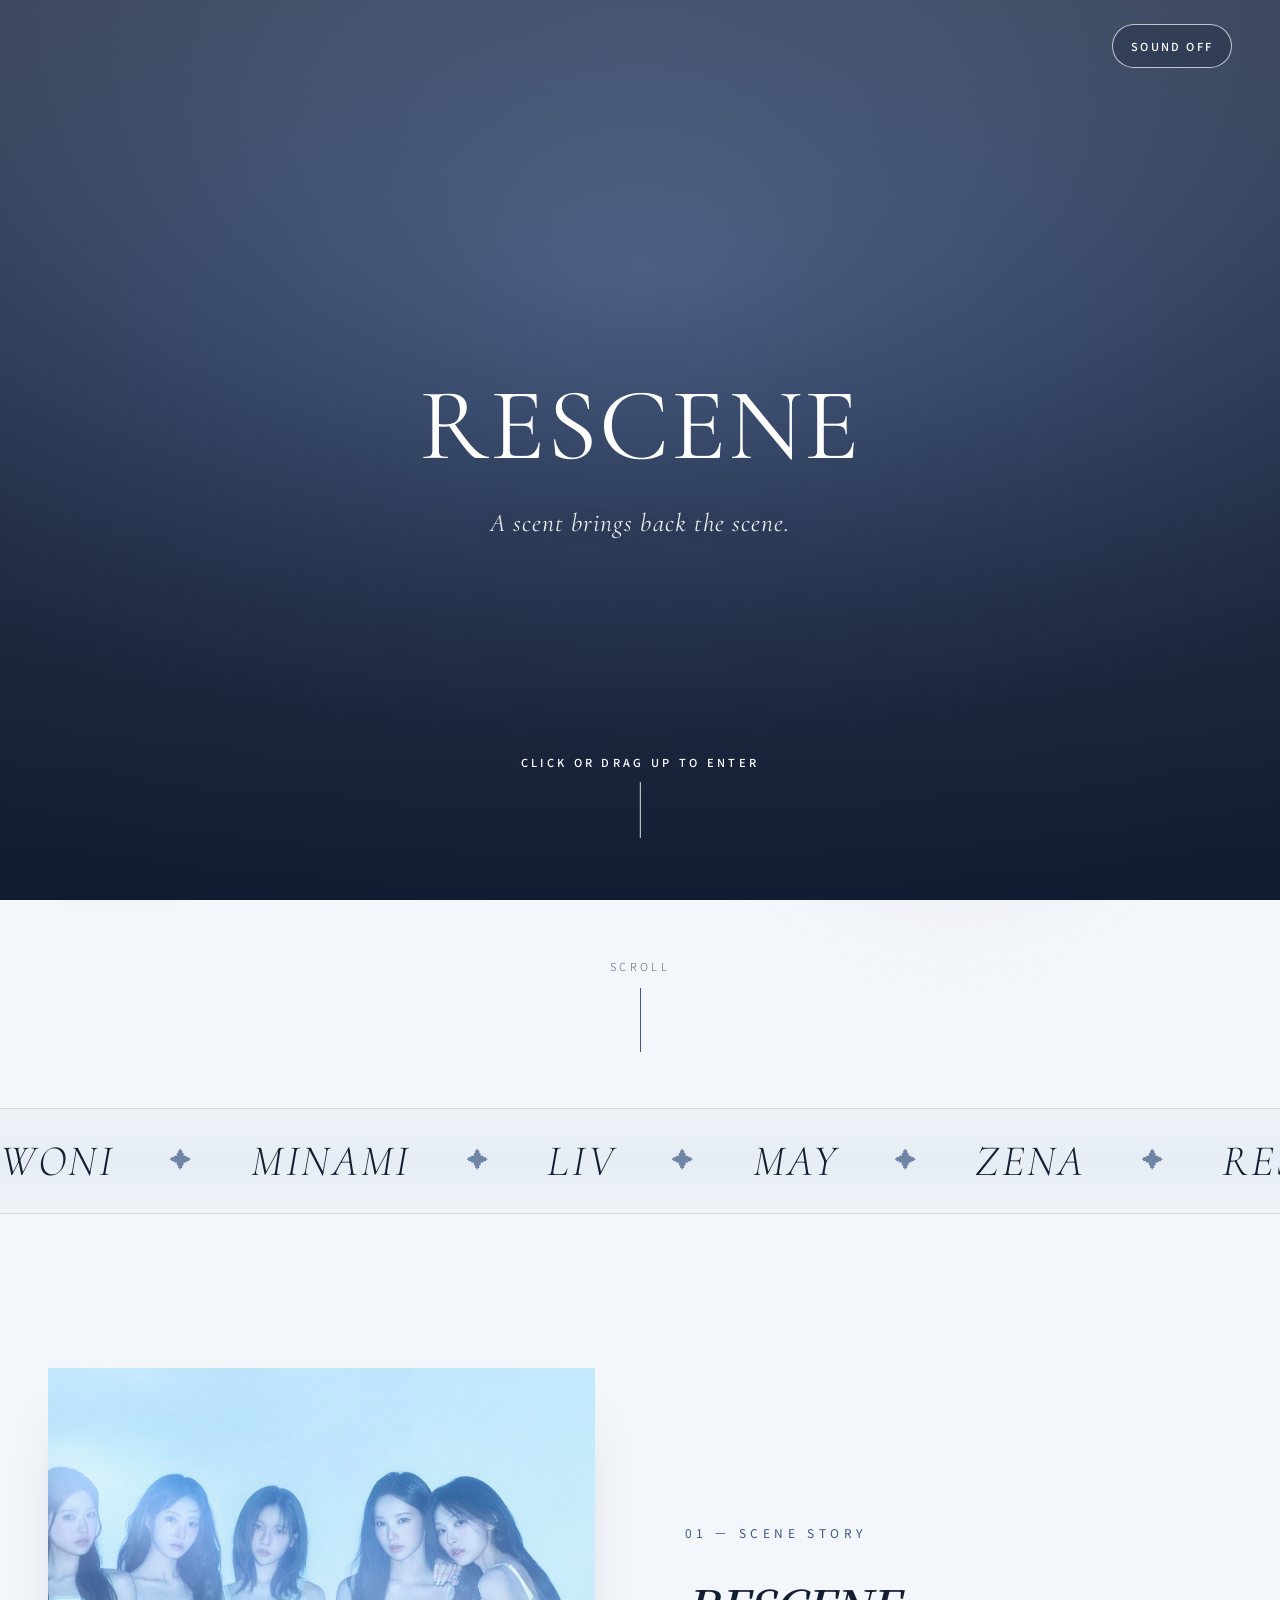
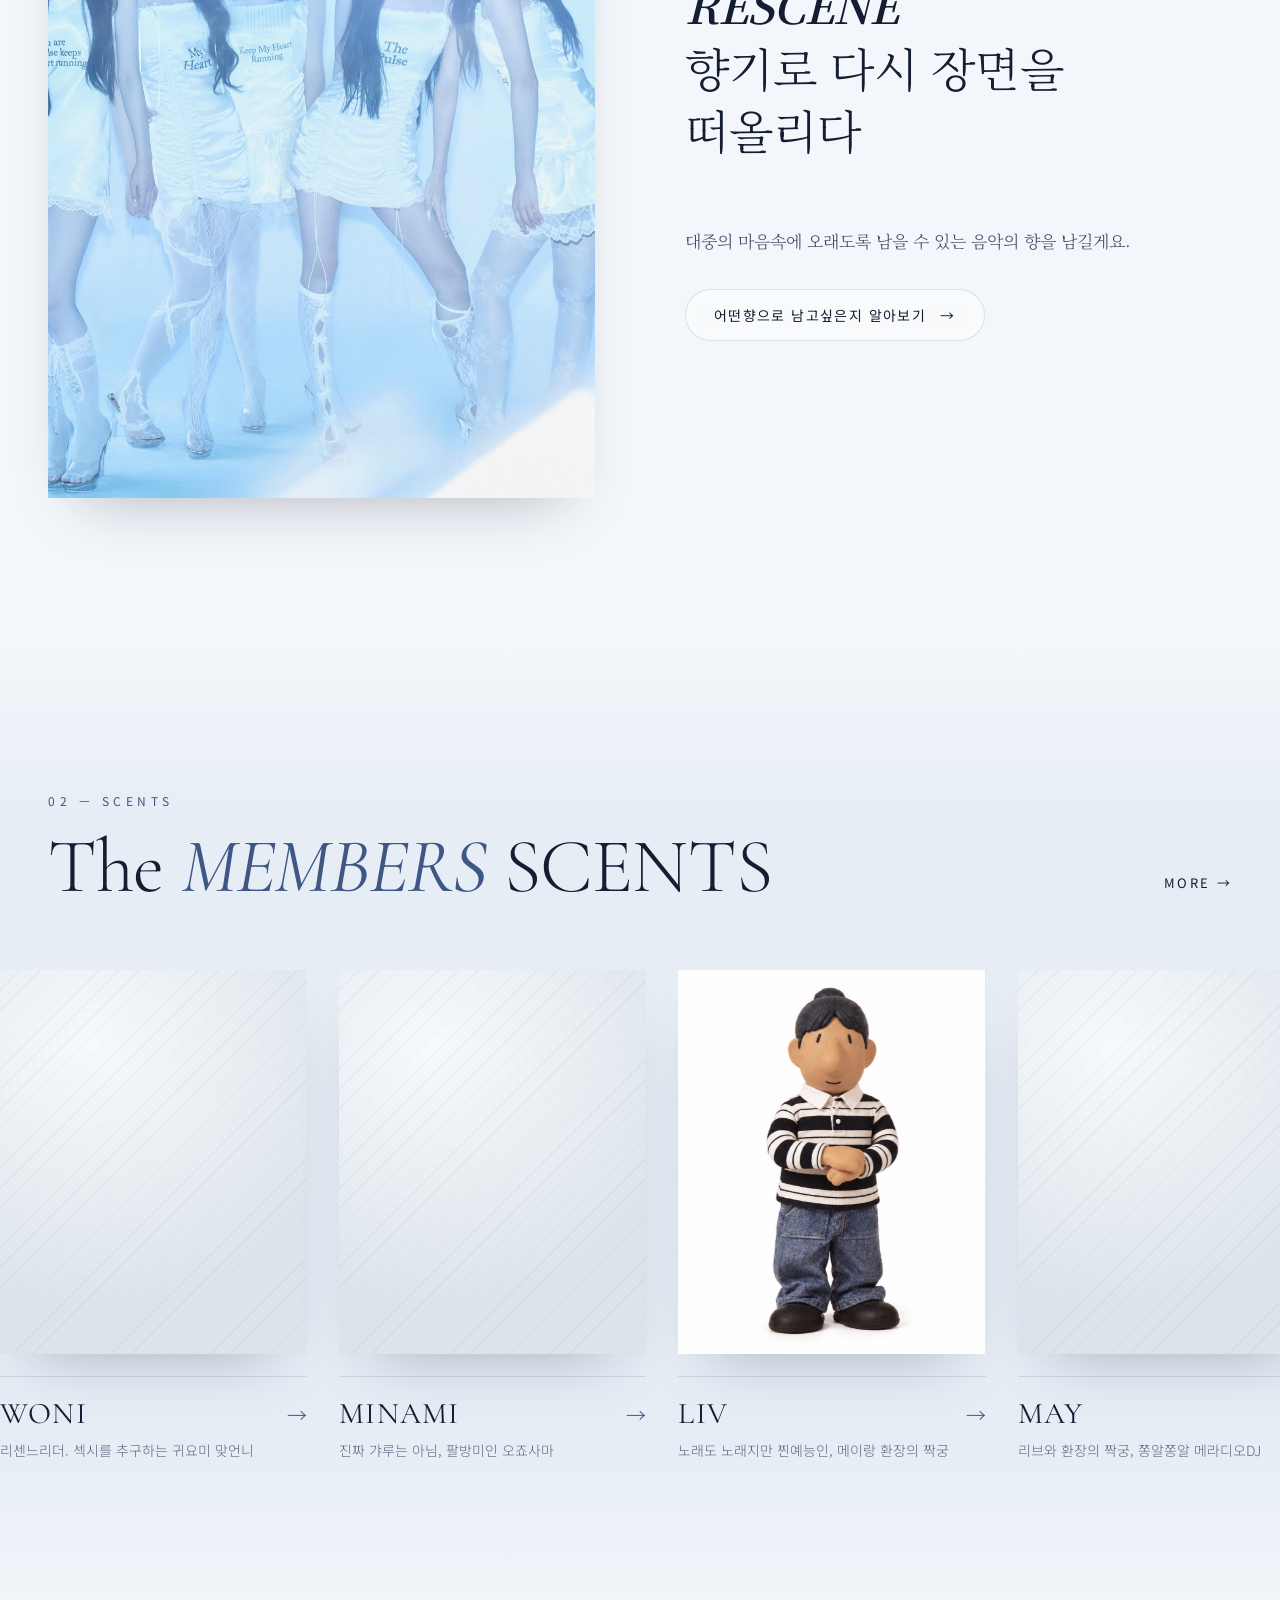
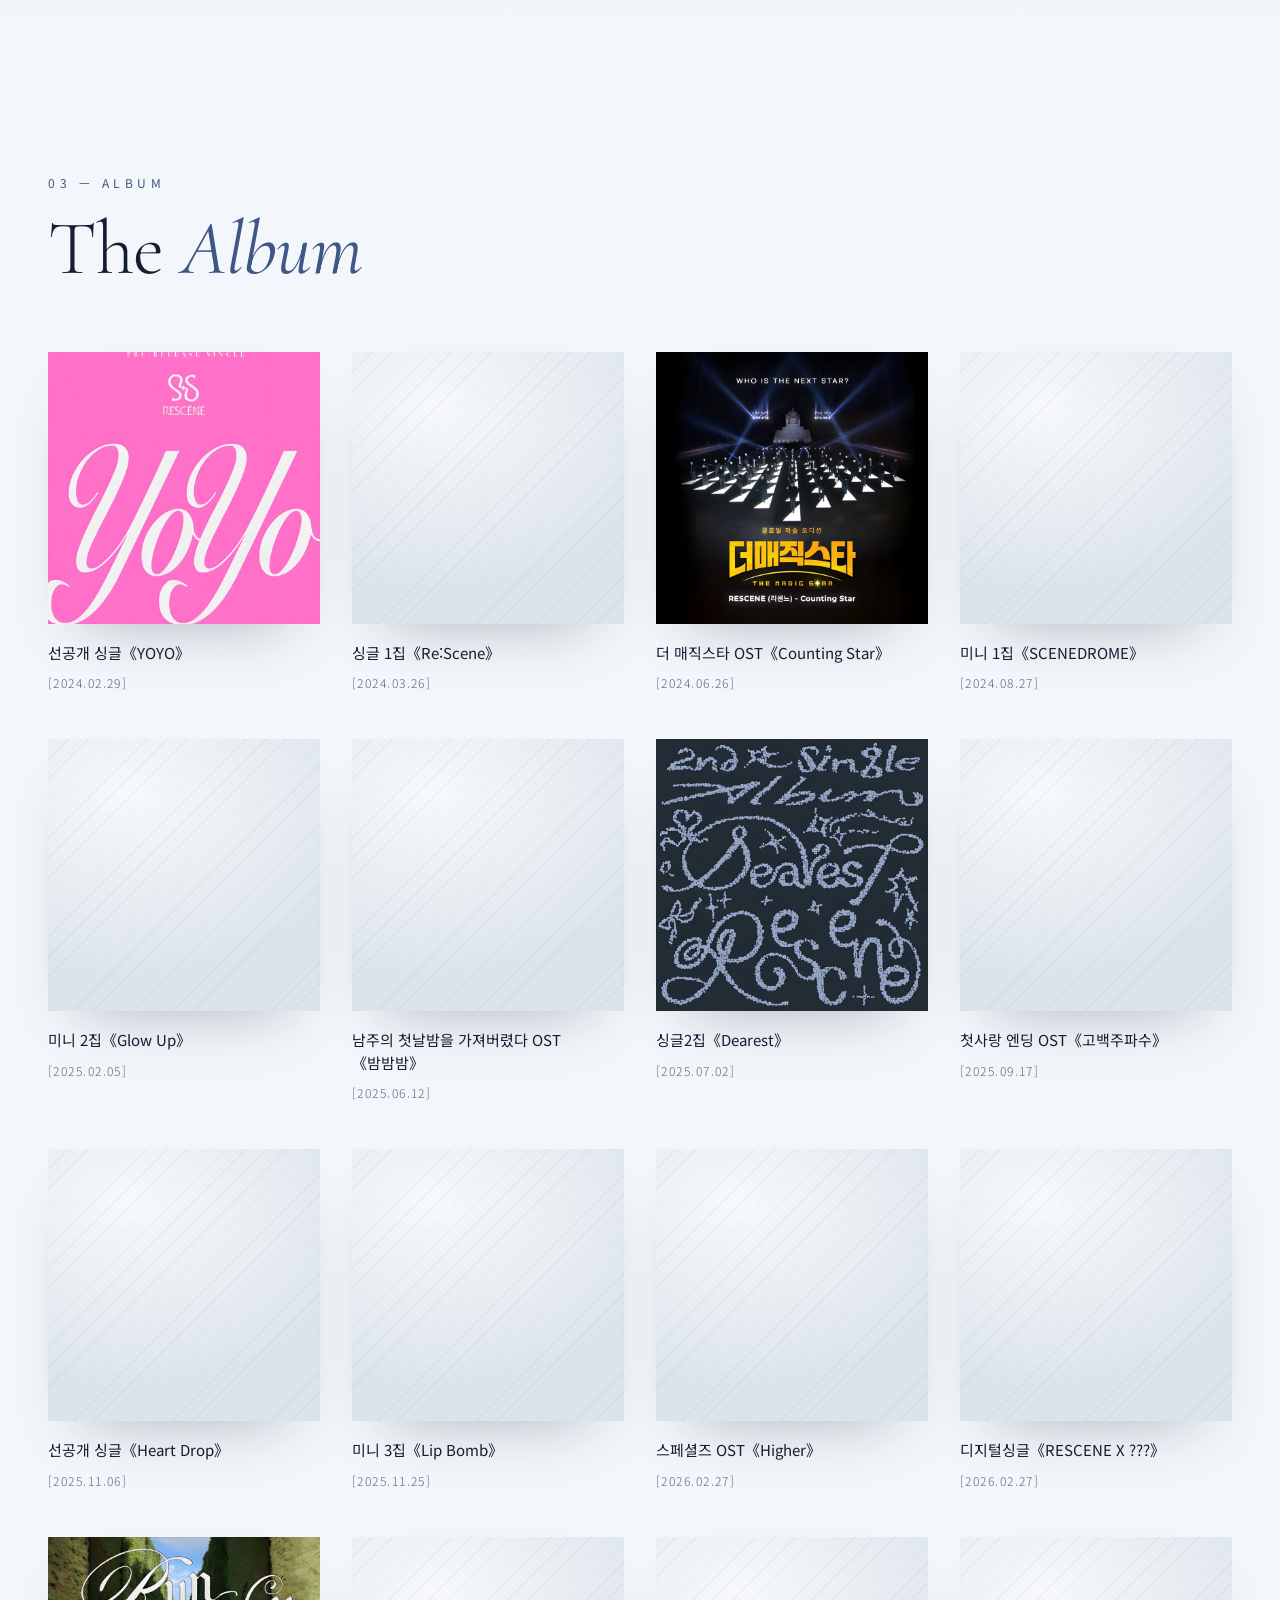
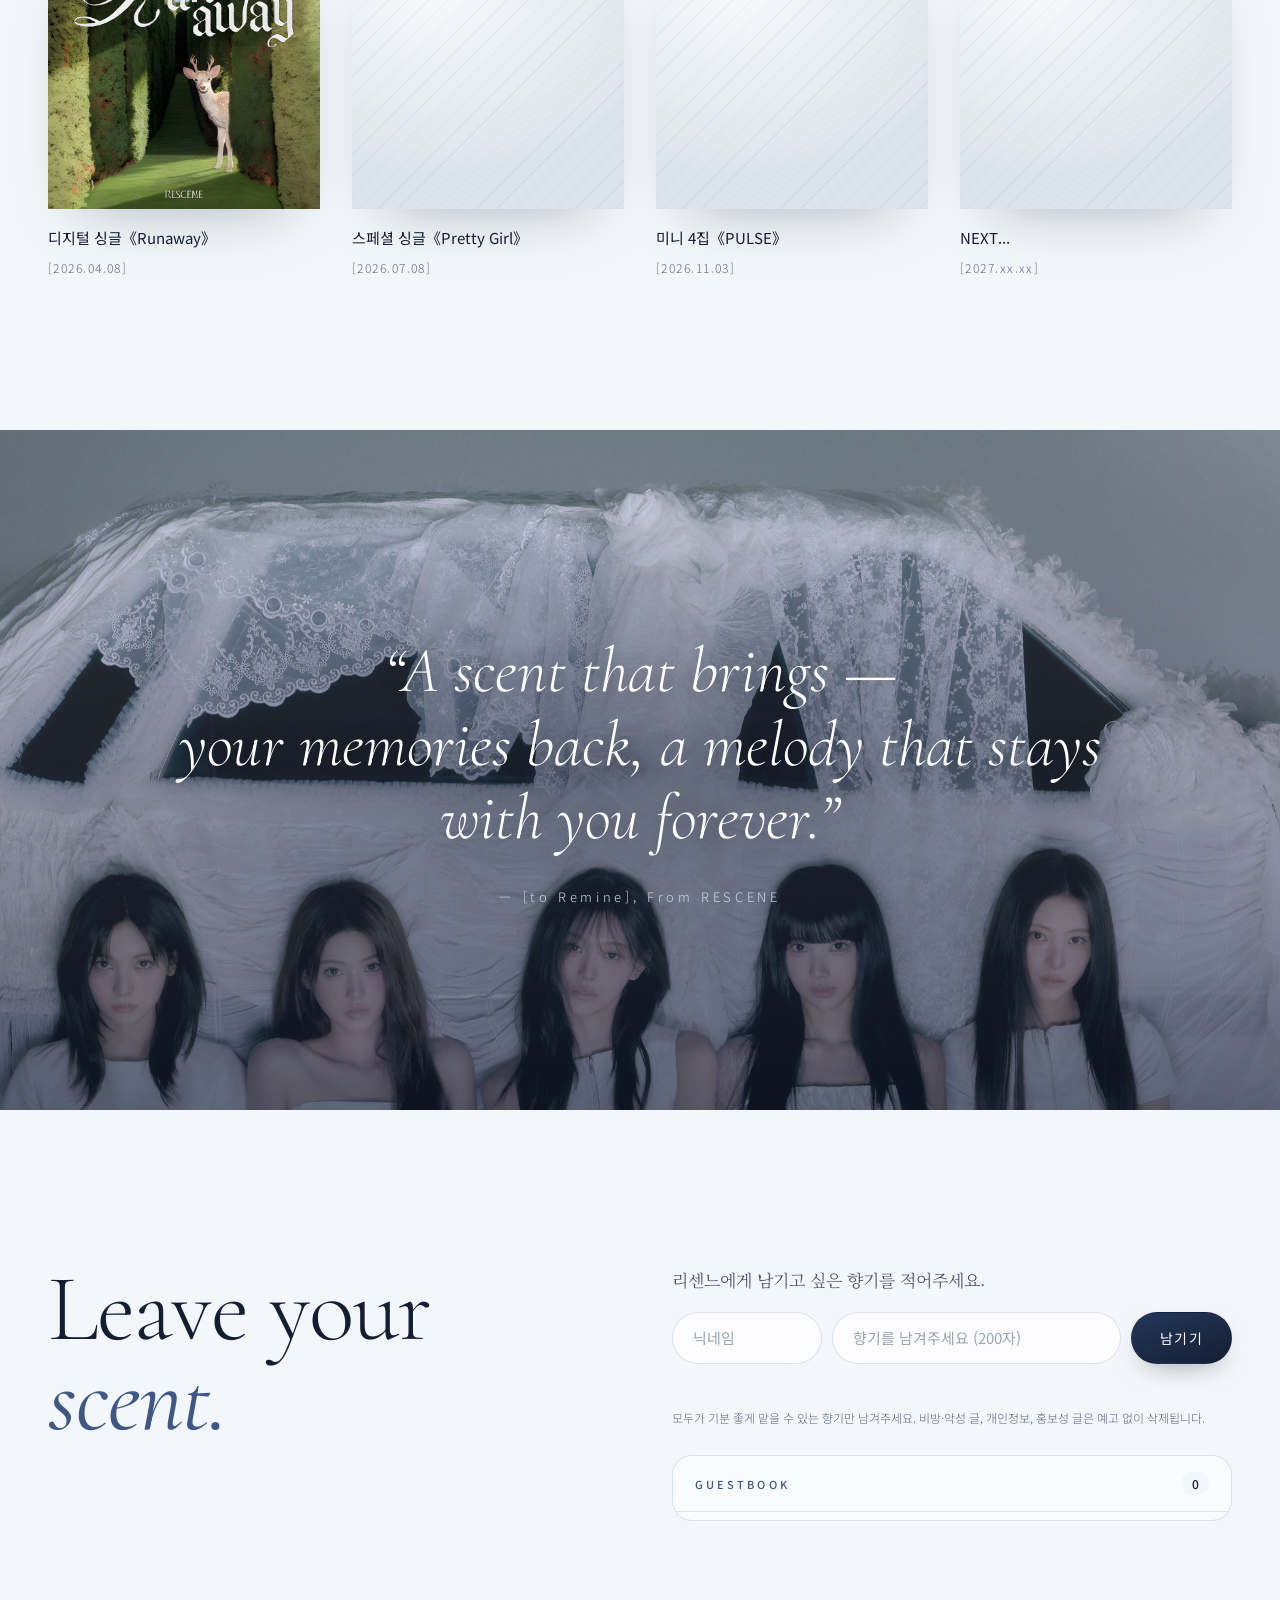
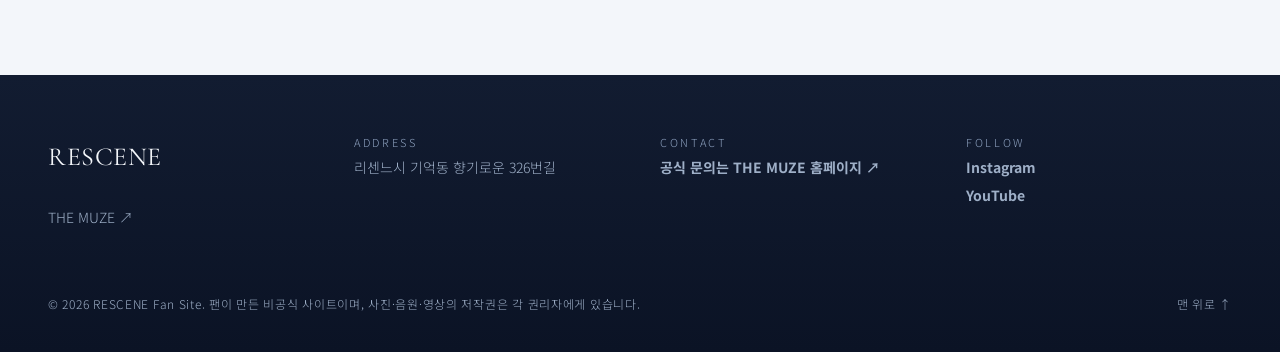
==== commit b53fff5e: "미니 4집《PULSE》WITH 뮤직비디오 링크 추가 Co-Authored-By: Claude Opus 5.5 <noreply@anthropic.com> Claude-Session:" ====
--- a/index.html
+++ b/index.html
@@ -495,7 +495,7 @@
 
   <script src="js/main.js?v=13"></script>
   <!-- 앨범 수록곡 · LP 플레이어 -->
-  <script src="js/albums.js?v=13"></script>
+  <script src="js/albums.js?v=14"></script>
   <script src="js/player.js?v=12"></script>
   <!-- 방명록 -->
   <script src="js/guestbook.js?v=12"></script>
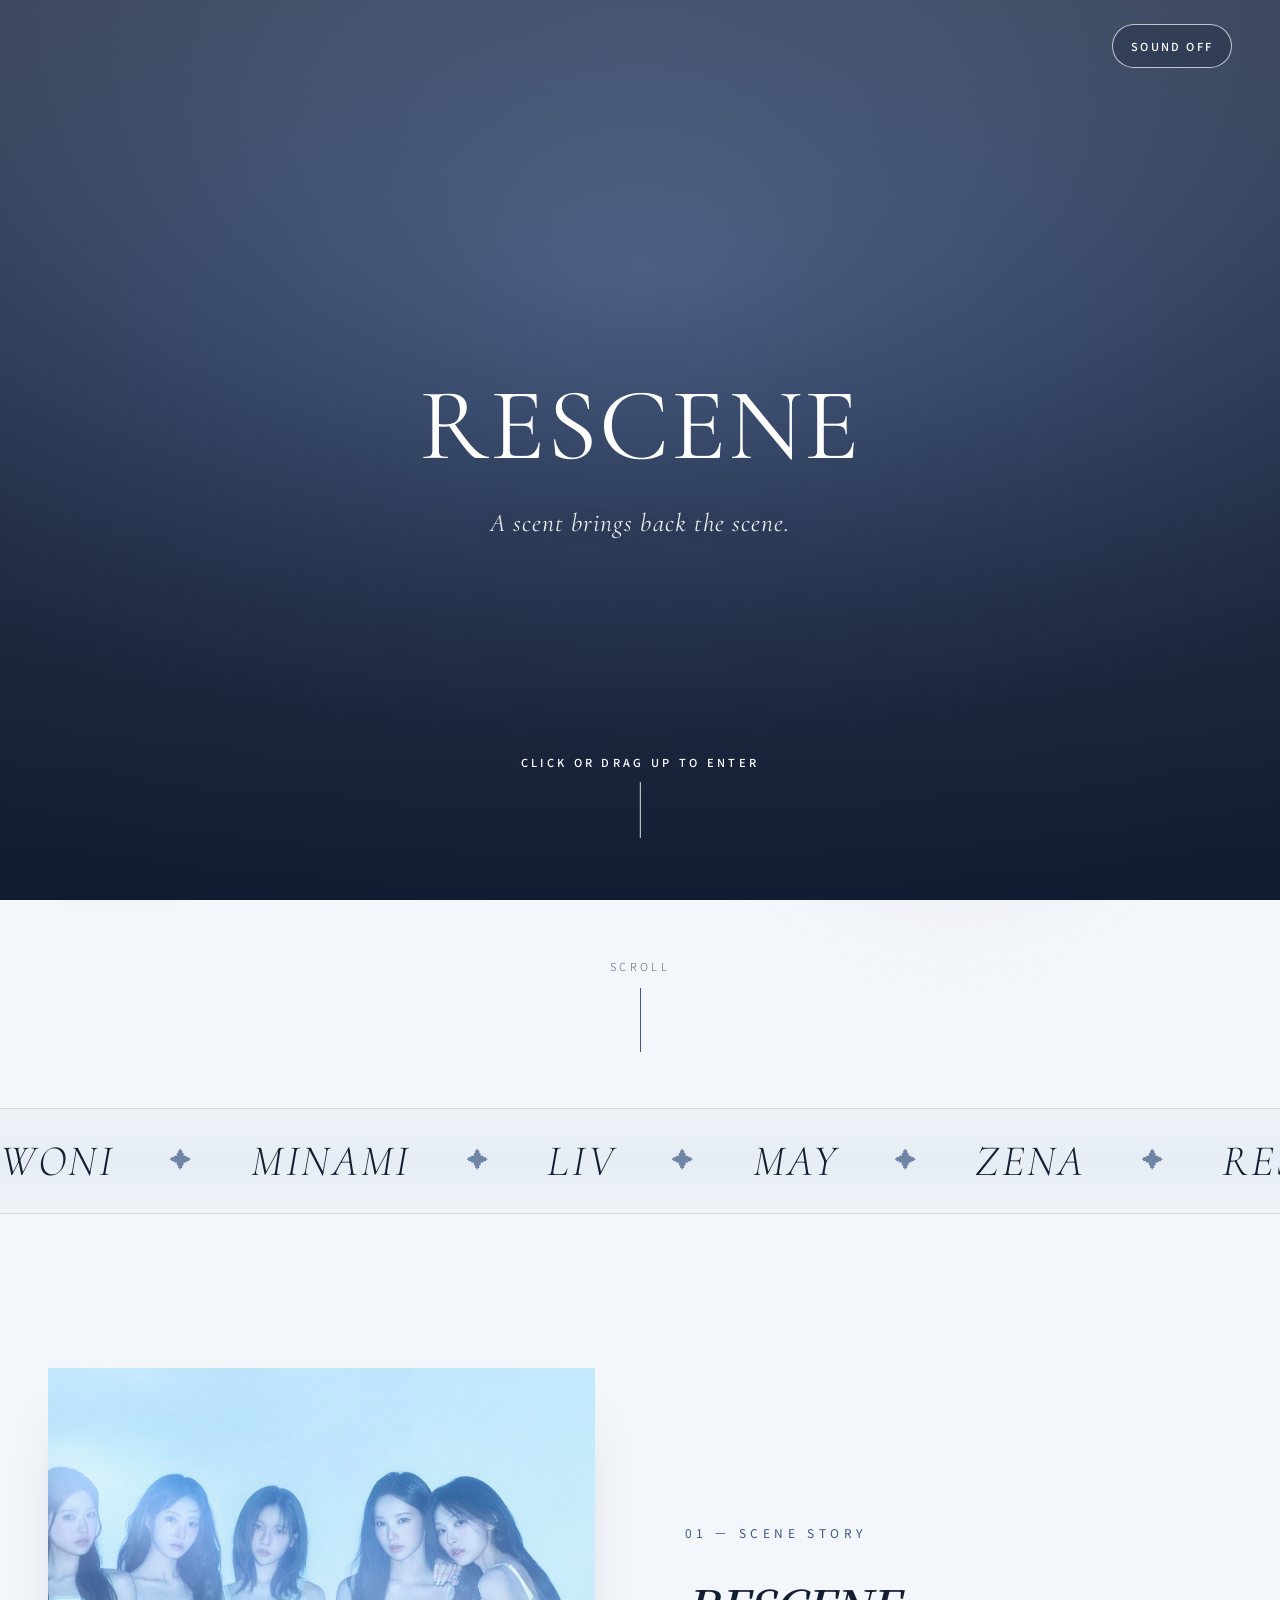
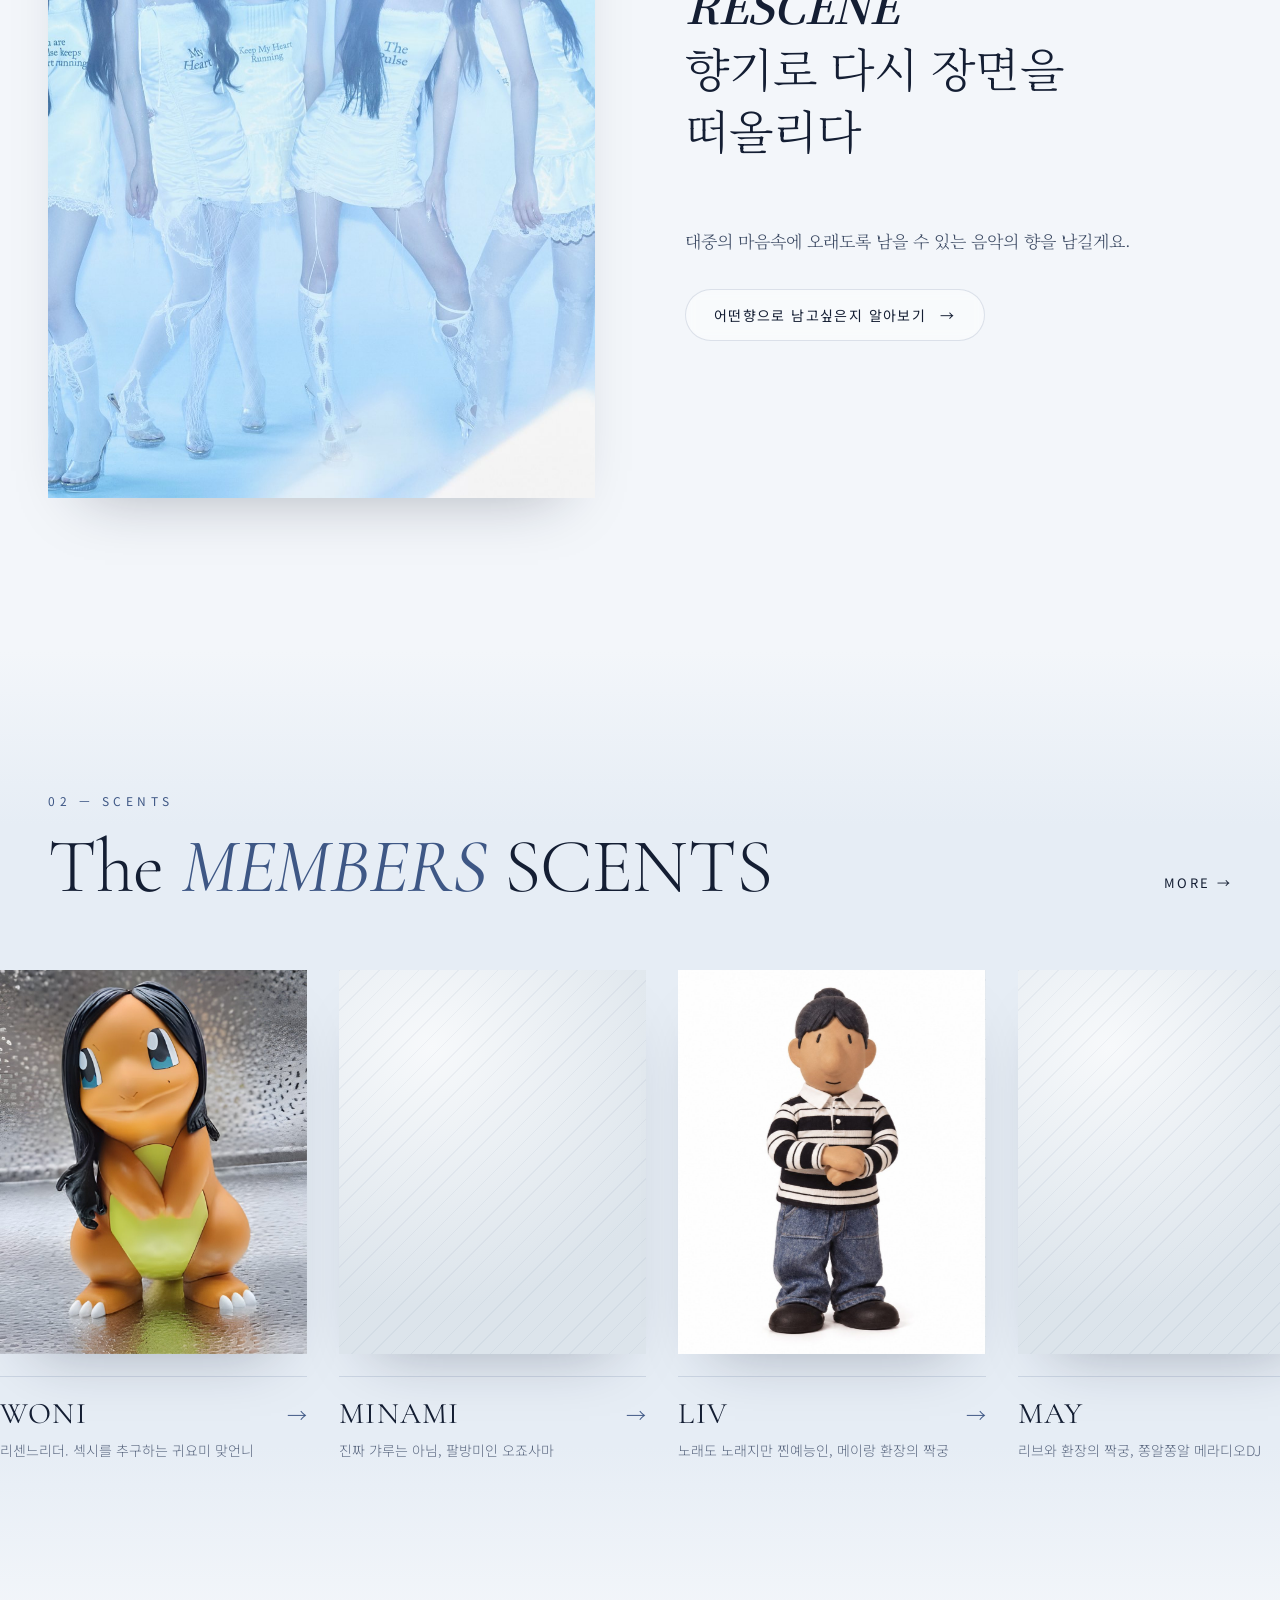
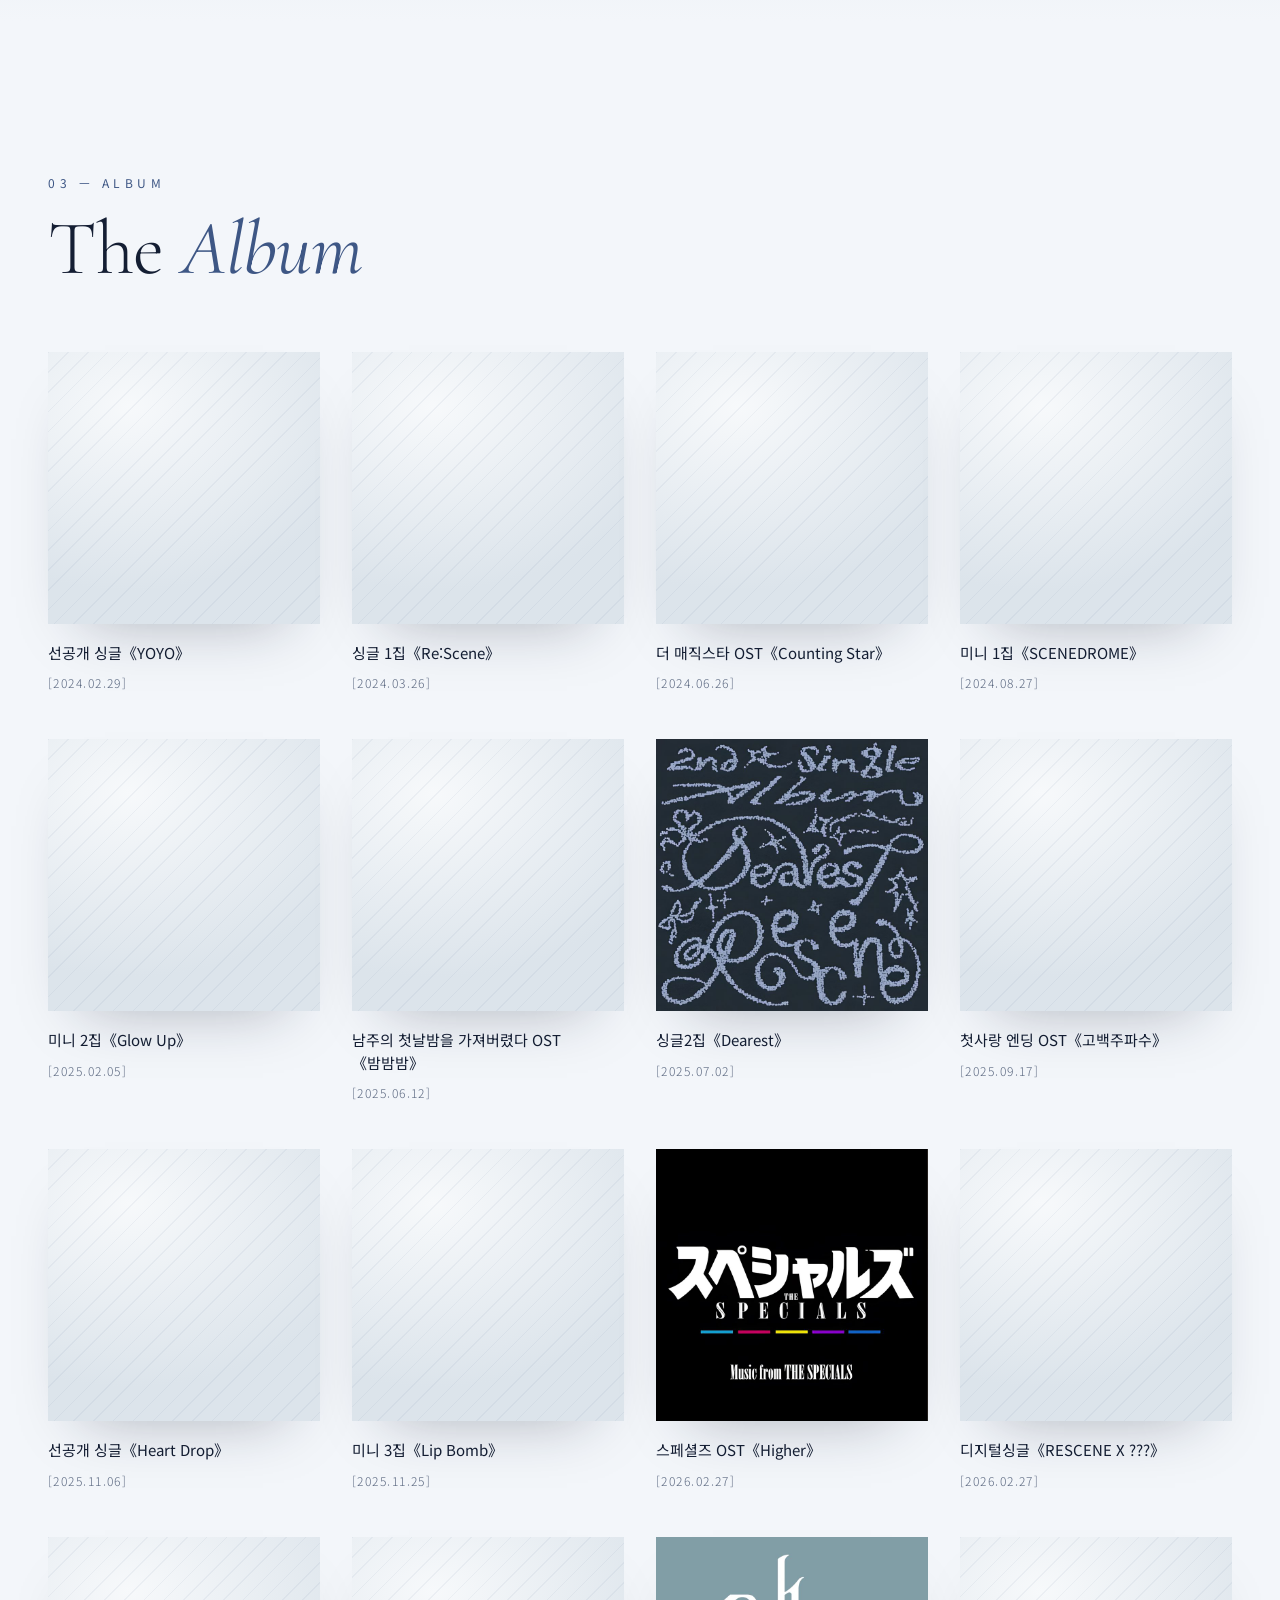
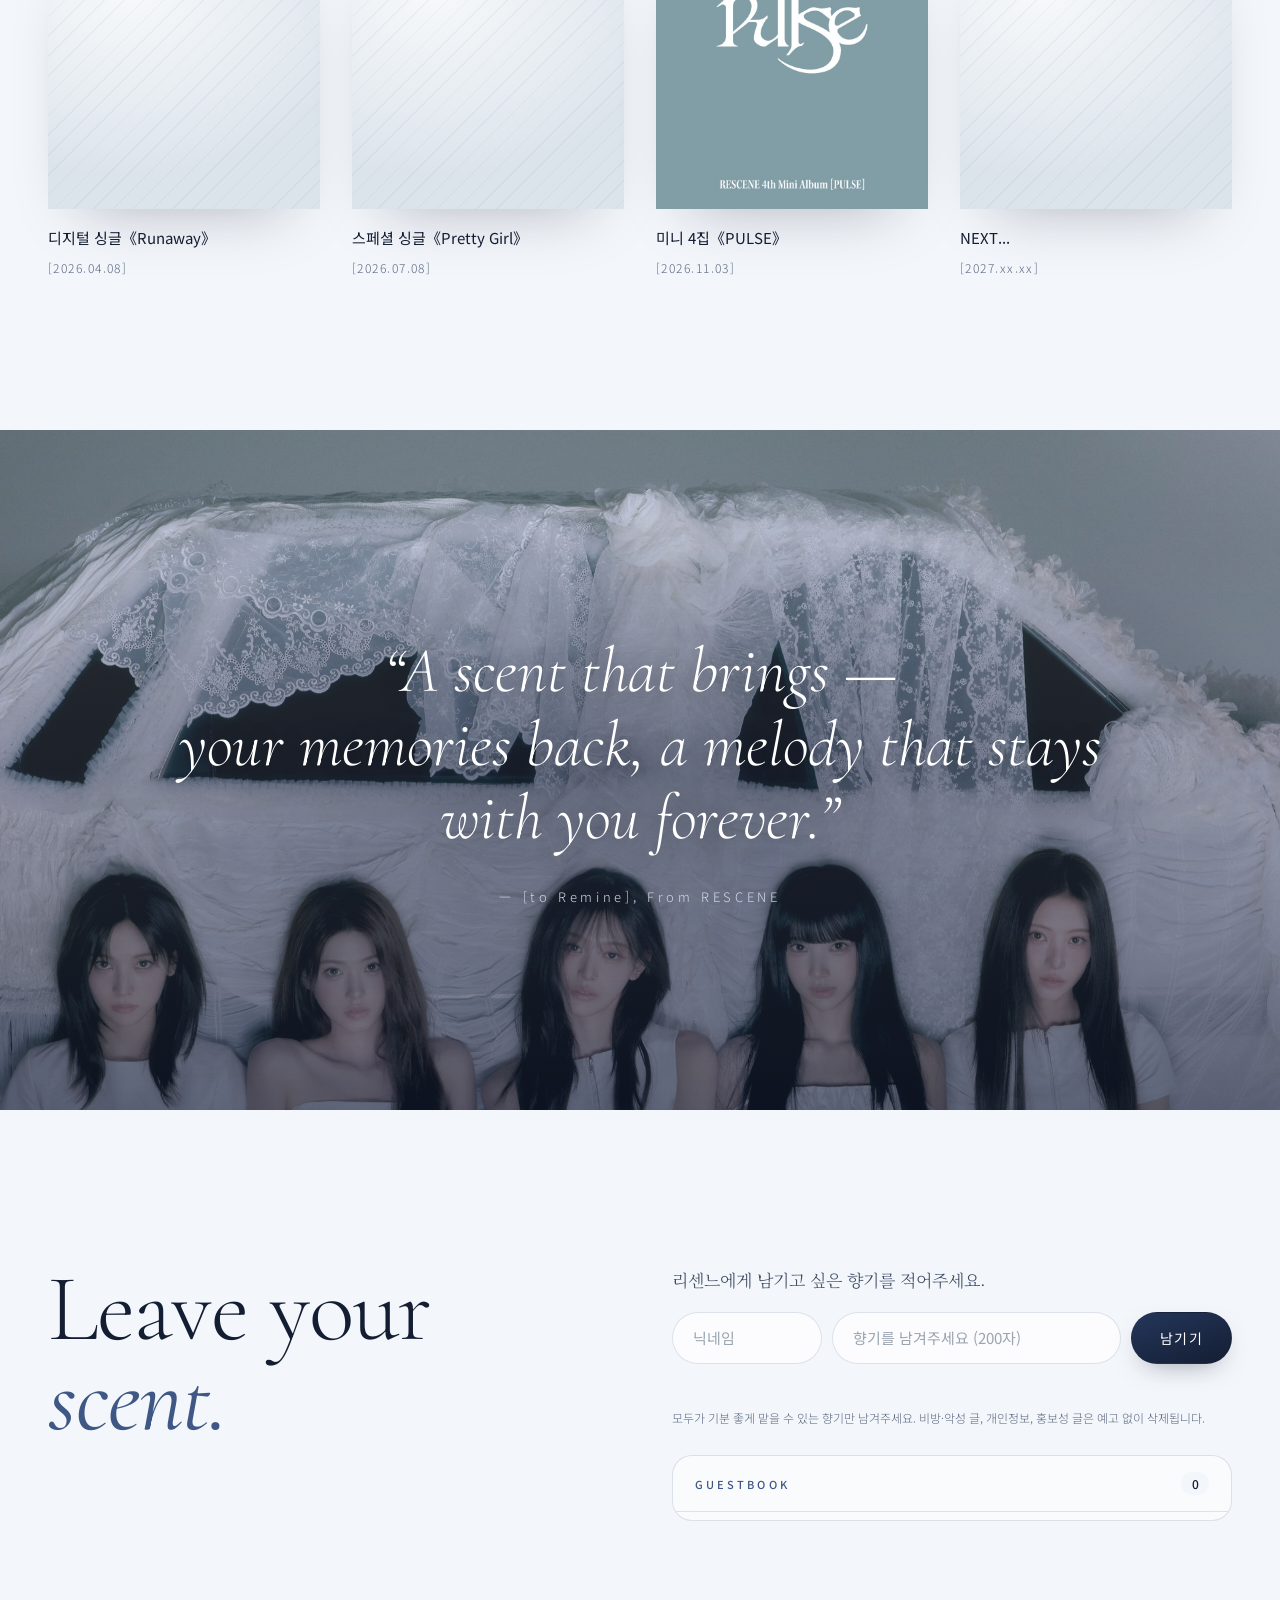
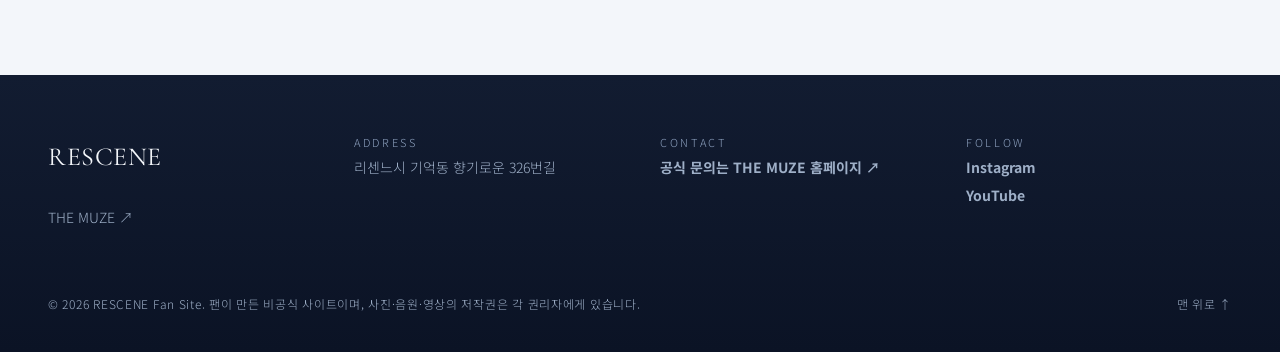
==== commit ae4f34df: "멤버 상세 페이지에 사진 썸네일 추가 - 큰 사진 아래 썸네일 줄, 누르면 큰 사진이 바뀜 (첫 칸은 프로필 사진) - 큰 사진 클릭 = 캐릭터 전환은 그대로, 캐릭터 상태에서 썸" ====
--- a/index.html
+++ b/index.html
@@ -20,7 +20,7 @@
   <link rel="preconnect" href="https://fonts.googleapis.com">
   <link rel="preconnect" href="https://fonts.gstatic.com" crossorigin>
   <link rel="stylesheet" href="https://fonts.googleapis.com/css2?family=Cormorant+Garamond:ital,wght@0,300;0,400;0,500;0,600;1,300;1,400;1,500&family=Noto+Serif+KR:wght@300;400;500;700&family=Noto+Sans+KR:wght@300;400;500;600;700&display=swap">
-  <link rel="stylesheet" href="css/style.css?v=22">
+  <link rel="stylesheet" href="css/style.css?v=23">
   <!-- 대문: 사이트에 처음 들어올 때 + 새로고침할 때마다 표시
        (멤버·소개 페이지에서 메인으로 돌아올 때는 건너뜀) -->
   <script>
--- a/css/style.css
+++ b/css/style.css
@@ -826,3 +826,33 @@
 .footer .footer-label { color: #8EA2C0; }
 .footer .logo-img { filter: brightness(0) invert(1) opacity(.92); }
 .footer .logo-text { color: #F3F6FA; }
+
+/* =========================================================
+   멤버 사진 썸네일 (member.html) — js/member.js · js/members.js 의 gallery
+   ========================================================= */
+.member-visual { display: flex; flex-direction: column; gap: 14px; min-width: 0; }
+.member-thumbs {
+  --gap: 12px;
+  display: flex; gap: var(--gap); overflow-x: auto; padding: 4px 2px 6px;   /* 6장 넘으면 옆으로 넘김 */
+  scroll-snap-type: x mandatory; scrollbar-width: thin; scrollbar-color: var(--accent-soft) transparent;
+}
+.member-thumbs[hidden] { display: none; }
+.member-thumb {
+  flex: 0 0 calc((100% - var(--gap) * 5) / 6); min-width: 52px; aspect-ratio: 1 / 1;
+  position: relative; padding: 0; border: 0; border-radius: 4px; overflow: hidden; cursor: pointer;
+  background: var(--placeholder); scroll-snap-align: start;
+  opacity: .55; transition: opacity .35s, transform .35s var(--ease-out), box-shadow .35s;
+}
+.member-thumb[hidden] { display: none; }
+.member-thumb img { width: 100%; height: 100%; object-fit: cover; display: block; }
+.member-thumb:hover { opacity: .9; transform: translateY(-2px); }
+.member-thumb[aria-pressed="true"] { opacity: 1; box-shadow: 0 0 0 2px var(--ground), 0 0 0 3px var(--accent); }
+.member-thumb:focus-visible { outline: 2px solid var(--accent); outline-offset: 3px; opacity: 1; }
+.member-photo .ph-media.is-swapping { opacity: .12; transition-duration: .22s; }
+/* 캐릭터를 보고 있을 때는 썸네일 선택 표시를 흐리게 (누르면 사진으로 돌아옴) */
+.member-visual:has(.is-char) .member-thumb[aria-pressed="true"] { opacity: .7; box-shadow: none; }
+/* 노트북(1440×900 등)에서 큰 사진이 화면을 다 차지해 썸네일이 아래로 밀리지 않도록,
+   썸네일이 있을 때만 사진+썸네일이 한 화면에 들어오게 폭을 제한 */
+@media (min-width: 861px) {
+  .member-visual:has(.member-thumbs:not([hidden])) { width: min(100%, calc((100svh - 220px) / 1.42)); justify-self: center; align-self: start; }
+}
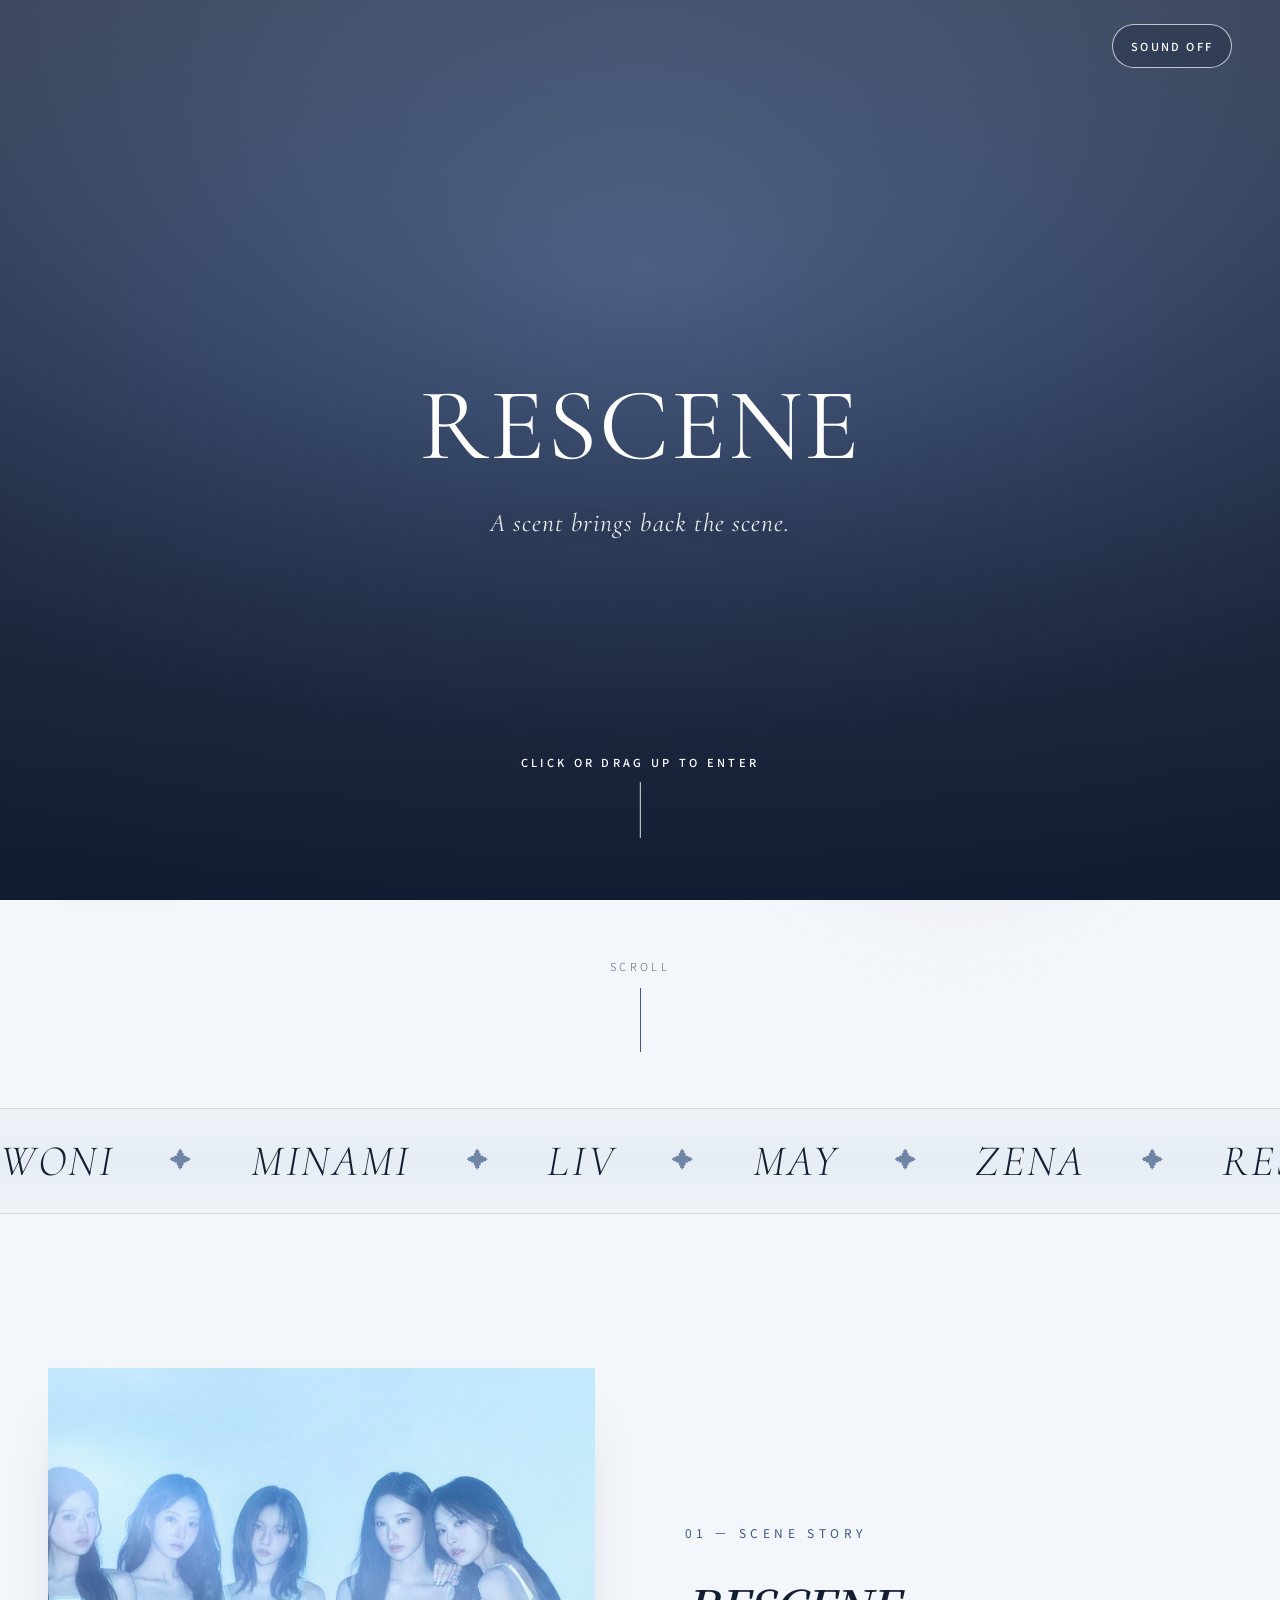
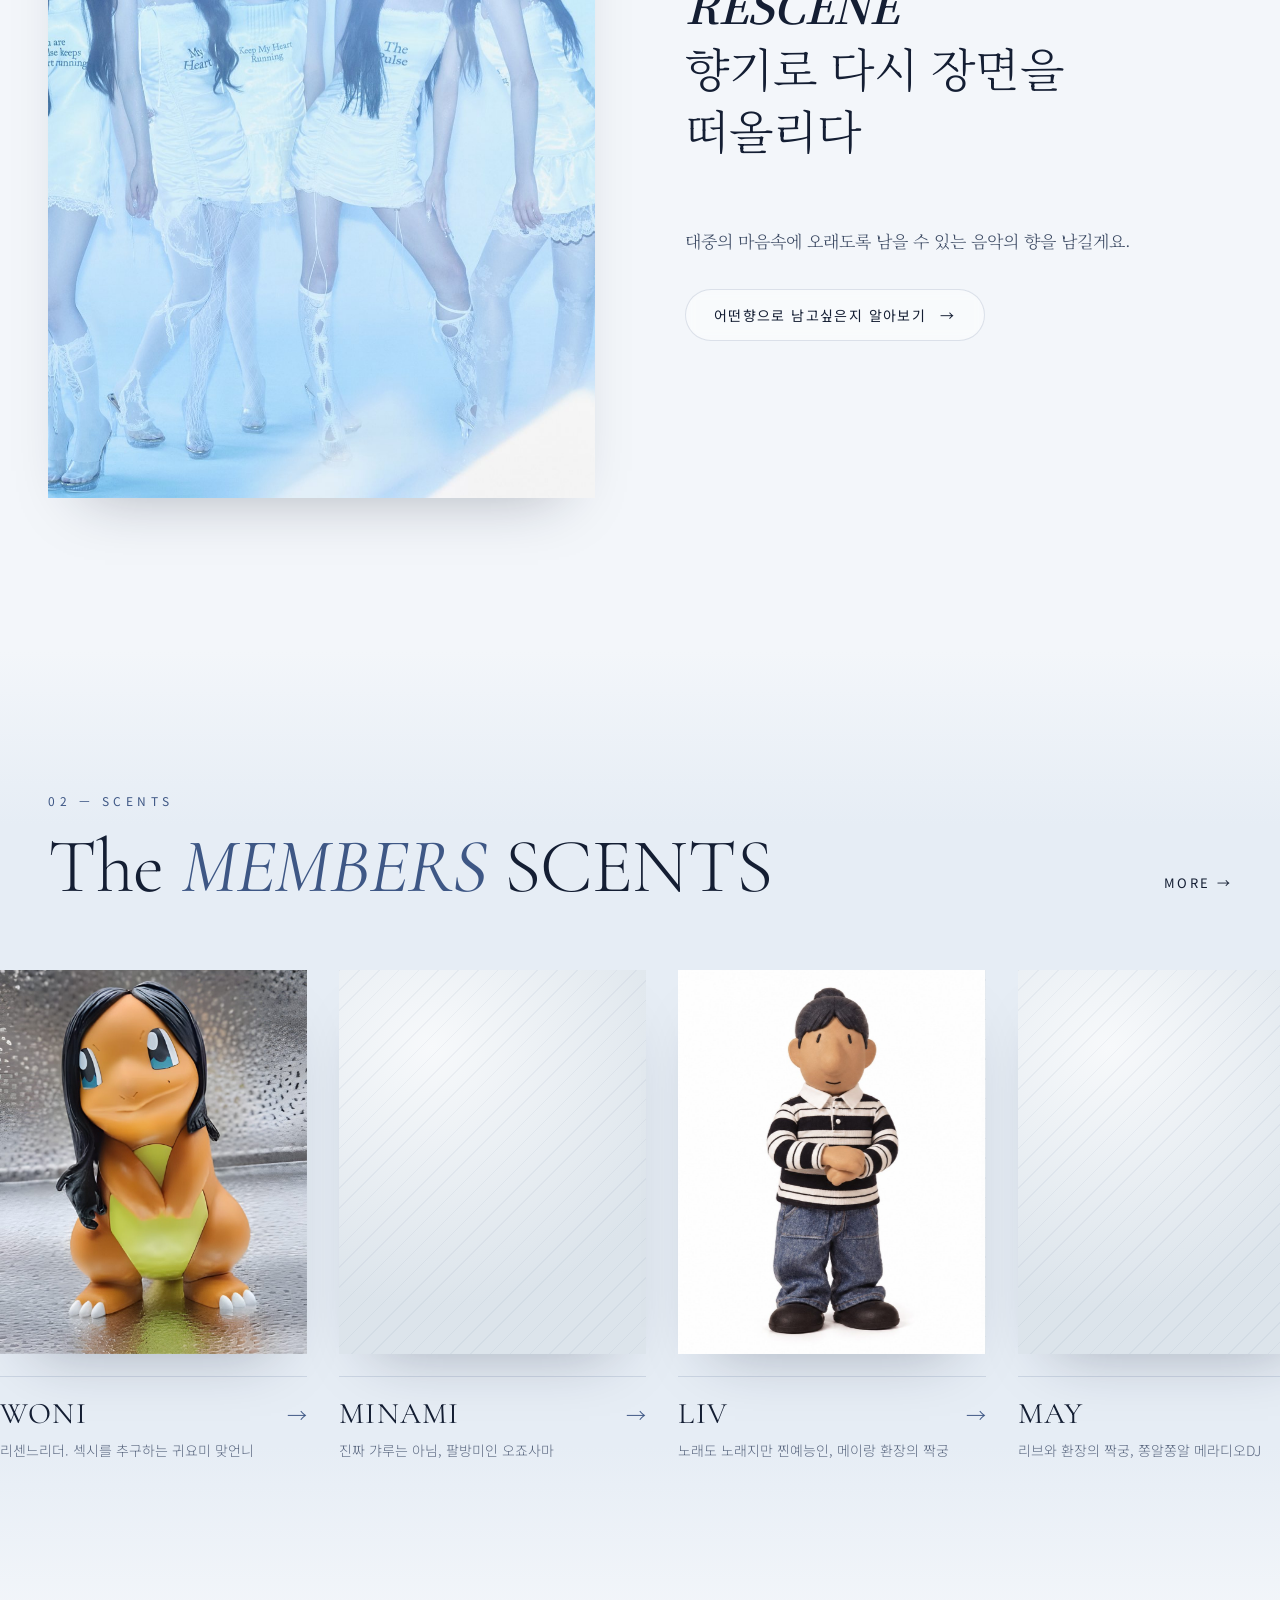
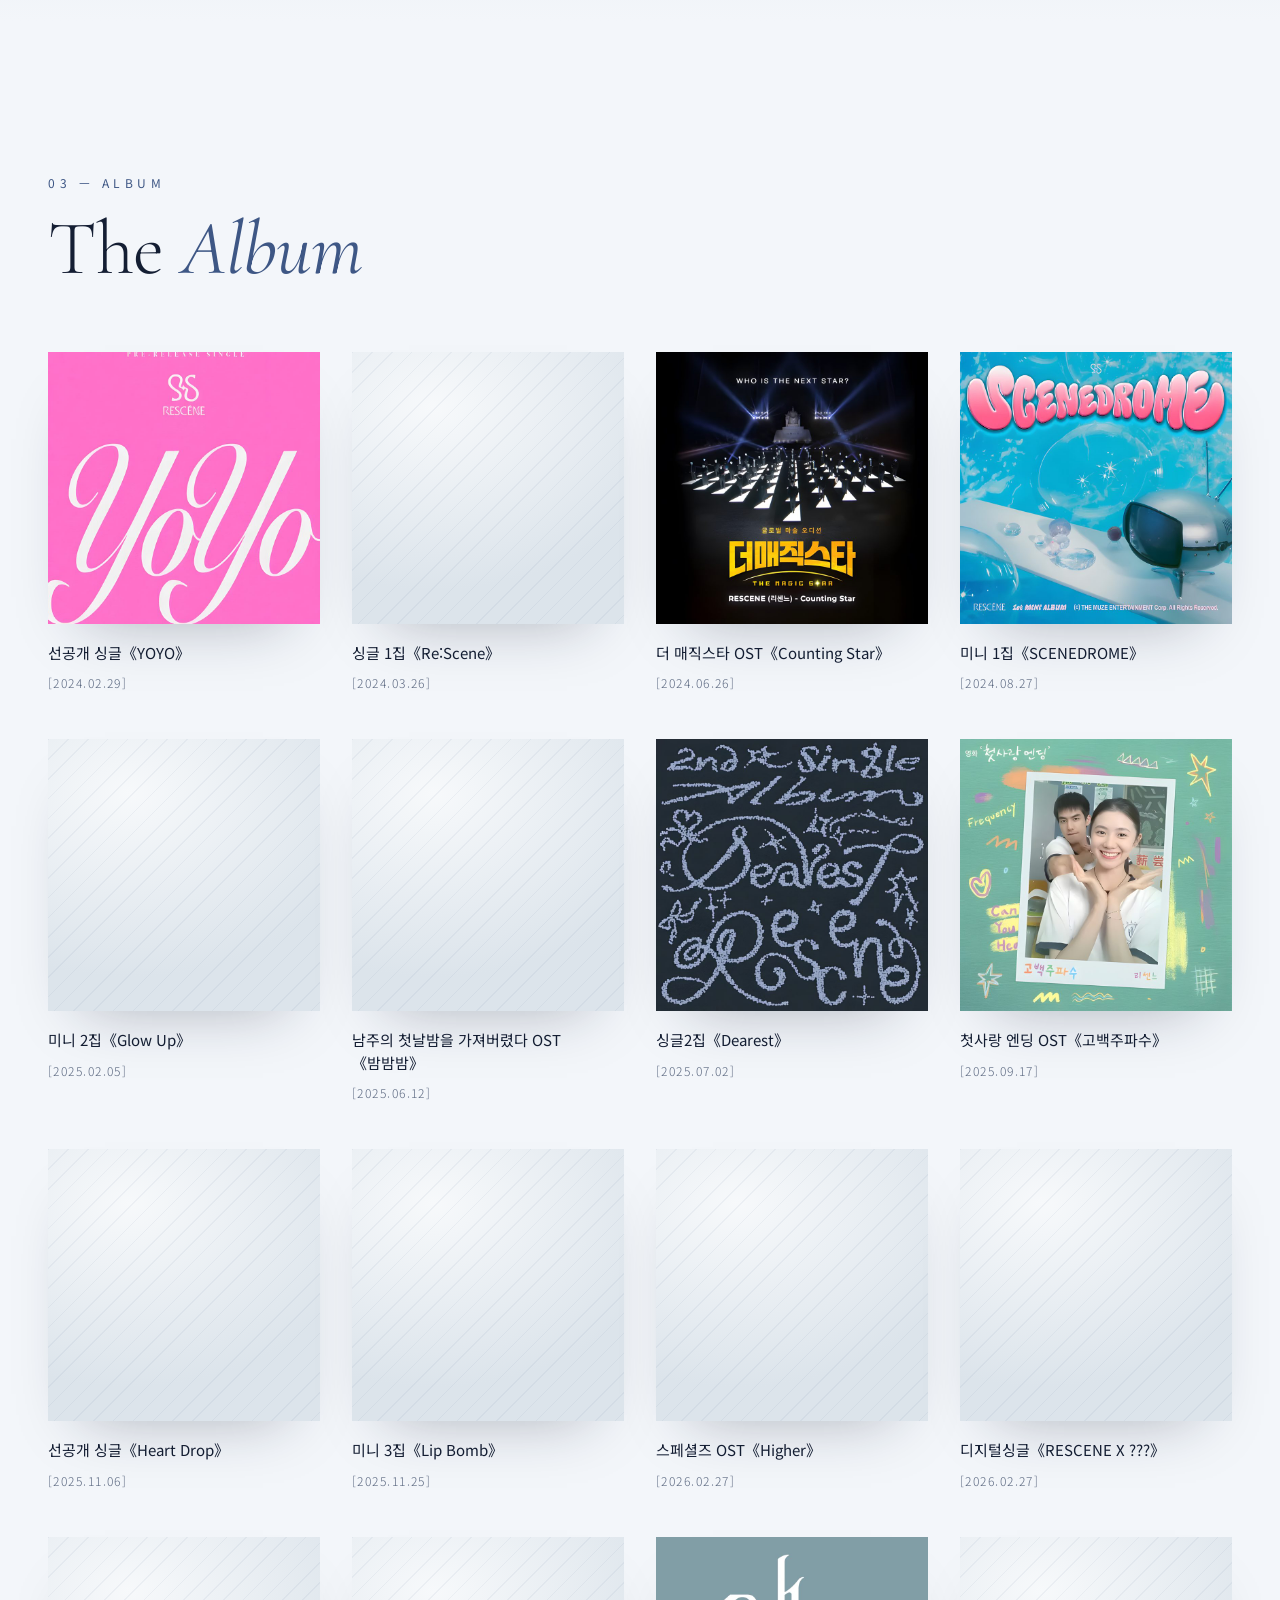
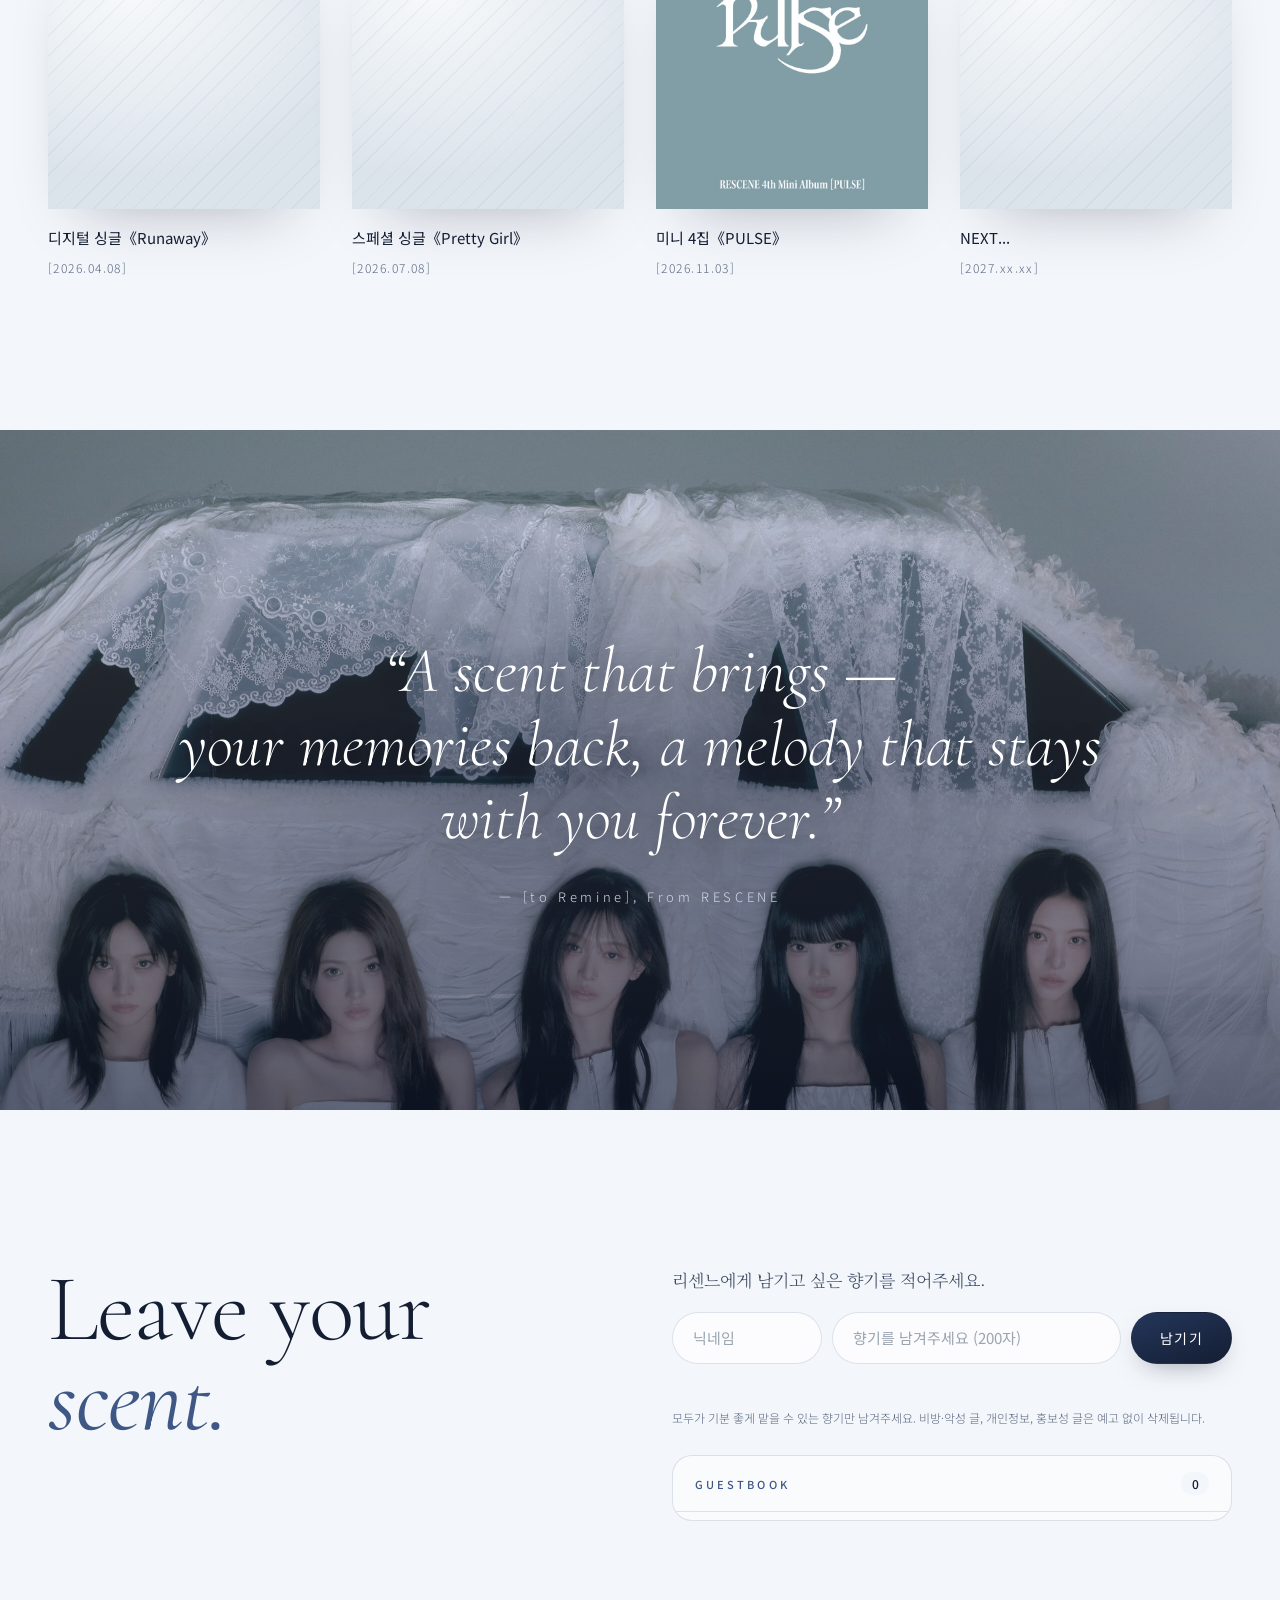
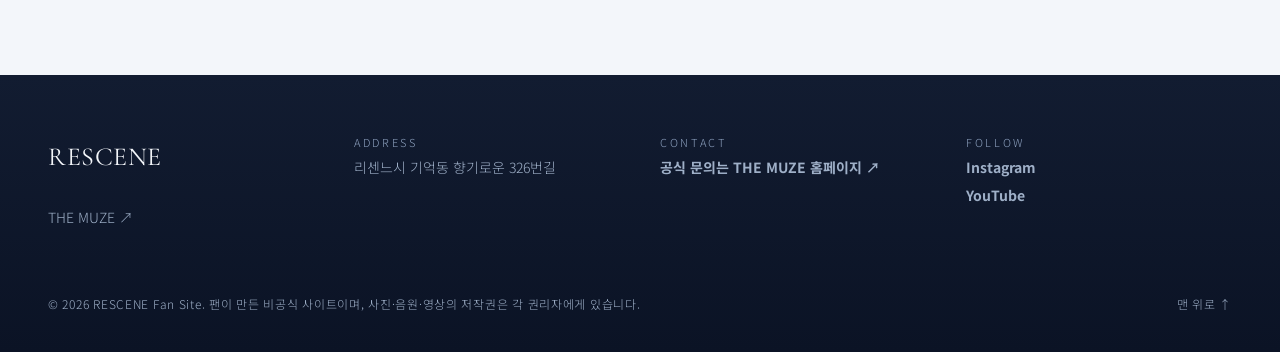
==== commit 7eaea32b: "소개 갤러리에 PULSE 단체 사진 2장 추가, 멤버 썸네일 경로 수정 - product-06(가로), product-07(정사각형) 추가 — 데스크톱 3열 / 모바일 빈칸 없이 " ====
--- a/index.html
+++ b/index.html
@@ -20,7 +20,7 @@
   <link rel="preconnect" href="https://fonts.googleapis.com">
   <link rel="preconnect" href="https://fonts.gstatic.com" crossorigin>
   <link rel="stylesheet" href="https://fonts.googleapis.com/css2?family=Cormorant+Garamond:ital,wght@0,300;0,400;0,500;0,600;1,300;1,400;1,500&family=Noto+Serif+KR:wght@300;400;500;700&family=Noto+Sans+KR:wght@300;400;500;600;700&display=swap">
-  <link rel="stylesheet" href="css/style.css?v=23">
+  <link rel="stylesheet" href="css/style.css?v=24">
   <!-- 대문: 사이트에 처음 들어올 때 + 새로고침할 때마다 표시
        (멤버·소개 페이지에서 메인으로 돌아올 때는 건너뜀) -->
   <script>
--- a/css/style.css
+++ b/css/style.css
@@ -856,3 +856,6 @@
 @media (min-width: 861px) {
   .member-visual:has(.member-thumbs:not([hidden])) { width: min(100%, calc((100svh - 220px) / 1.42)); justify-self: center; align-self: start; }
 }
+/* 소개 갤러리 — 빈칸 없이 채우기, 정사각형 사진(product-07)은 모바일에서 한 줄 전체 */
+.gallery-grid { grid-auto-flow: row dense; }
+@media (max-width: 860px) { .gallery-grid .gallery-feature { grid-column: 1 / -1; aspect-ratio: 2000 / 1867 !important; } }
